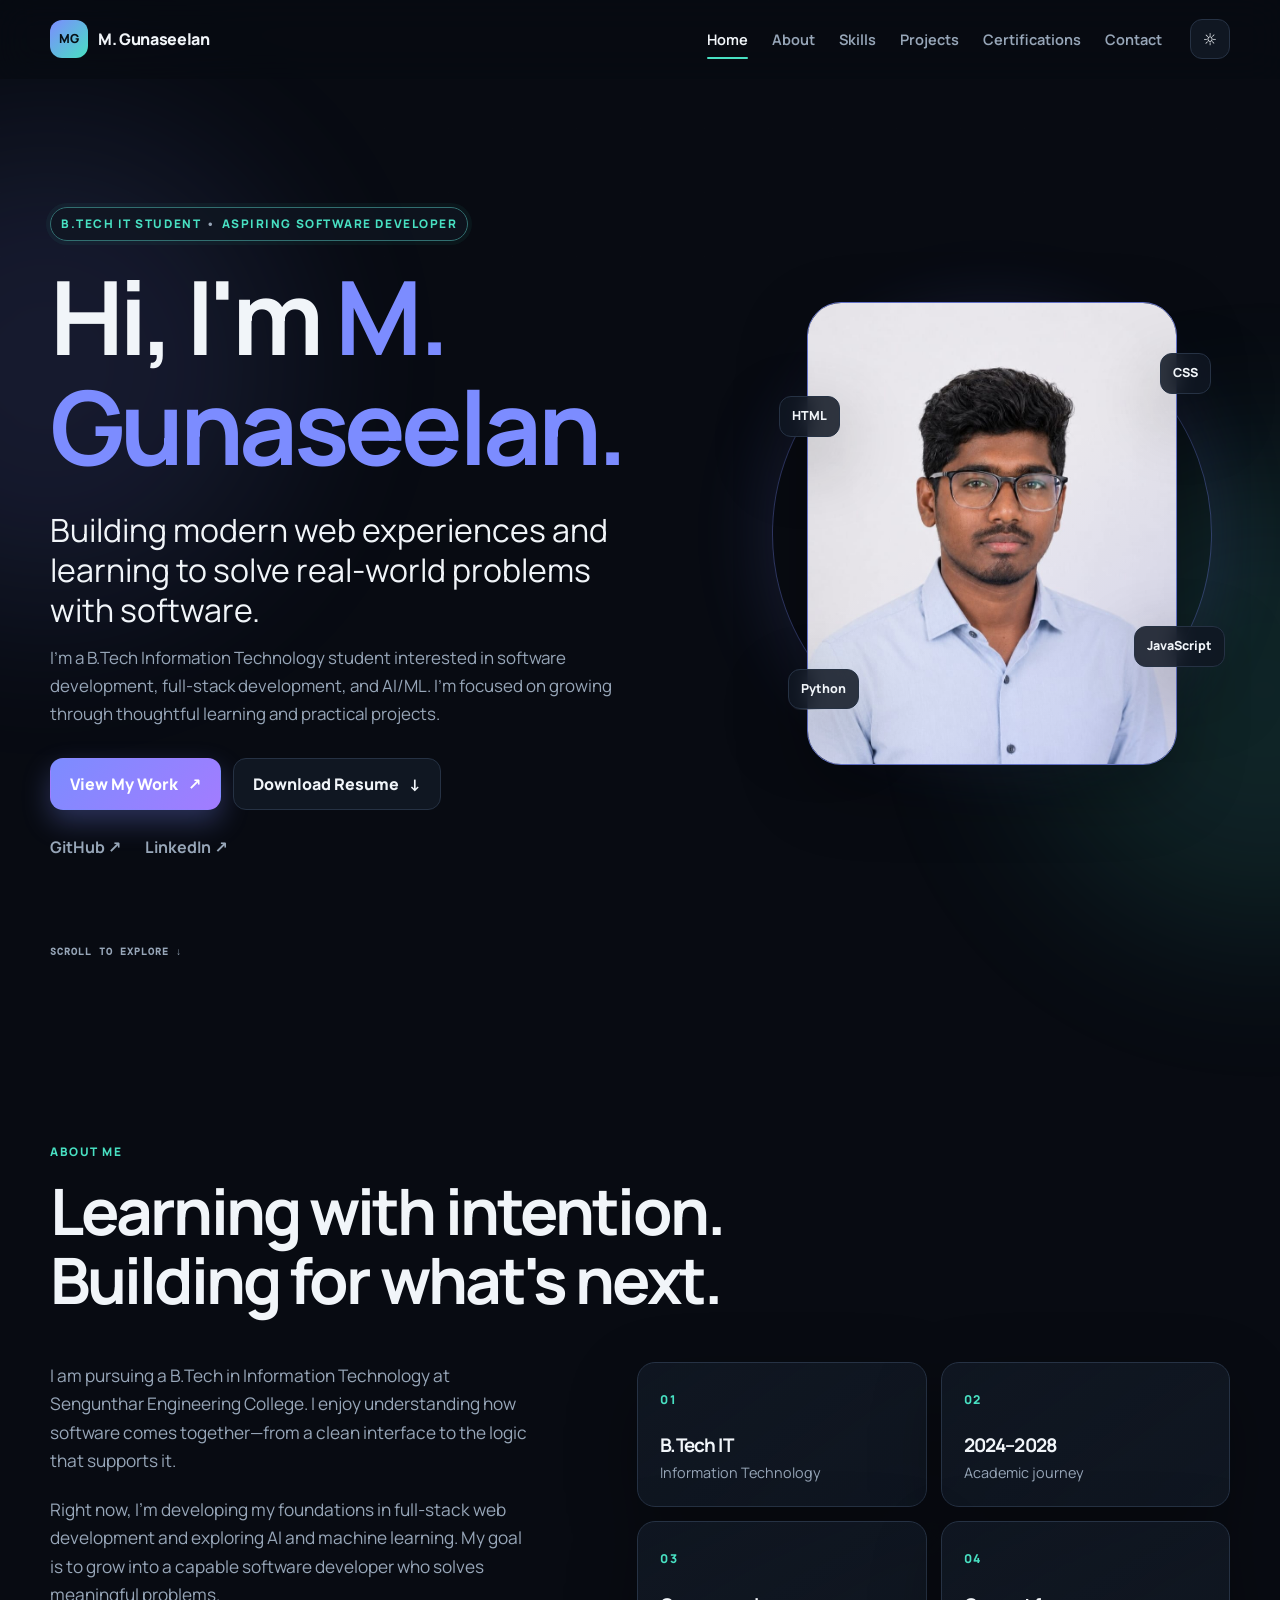
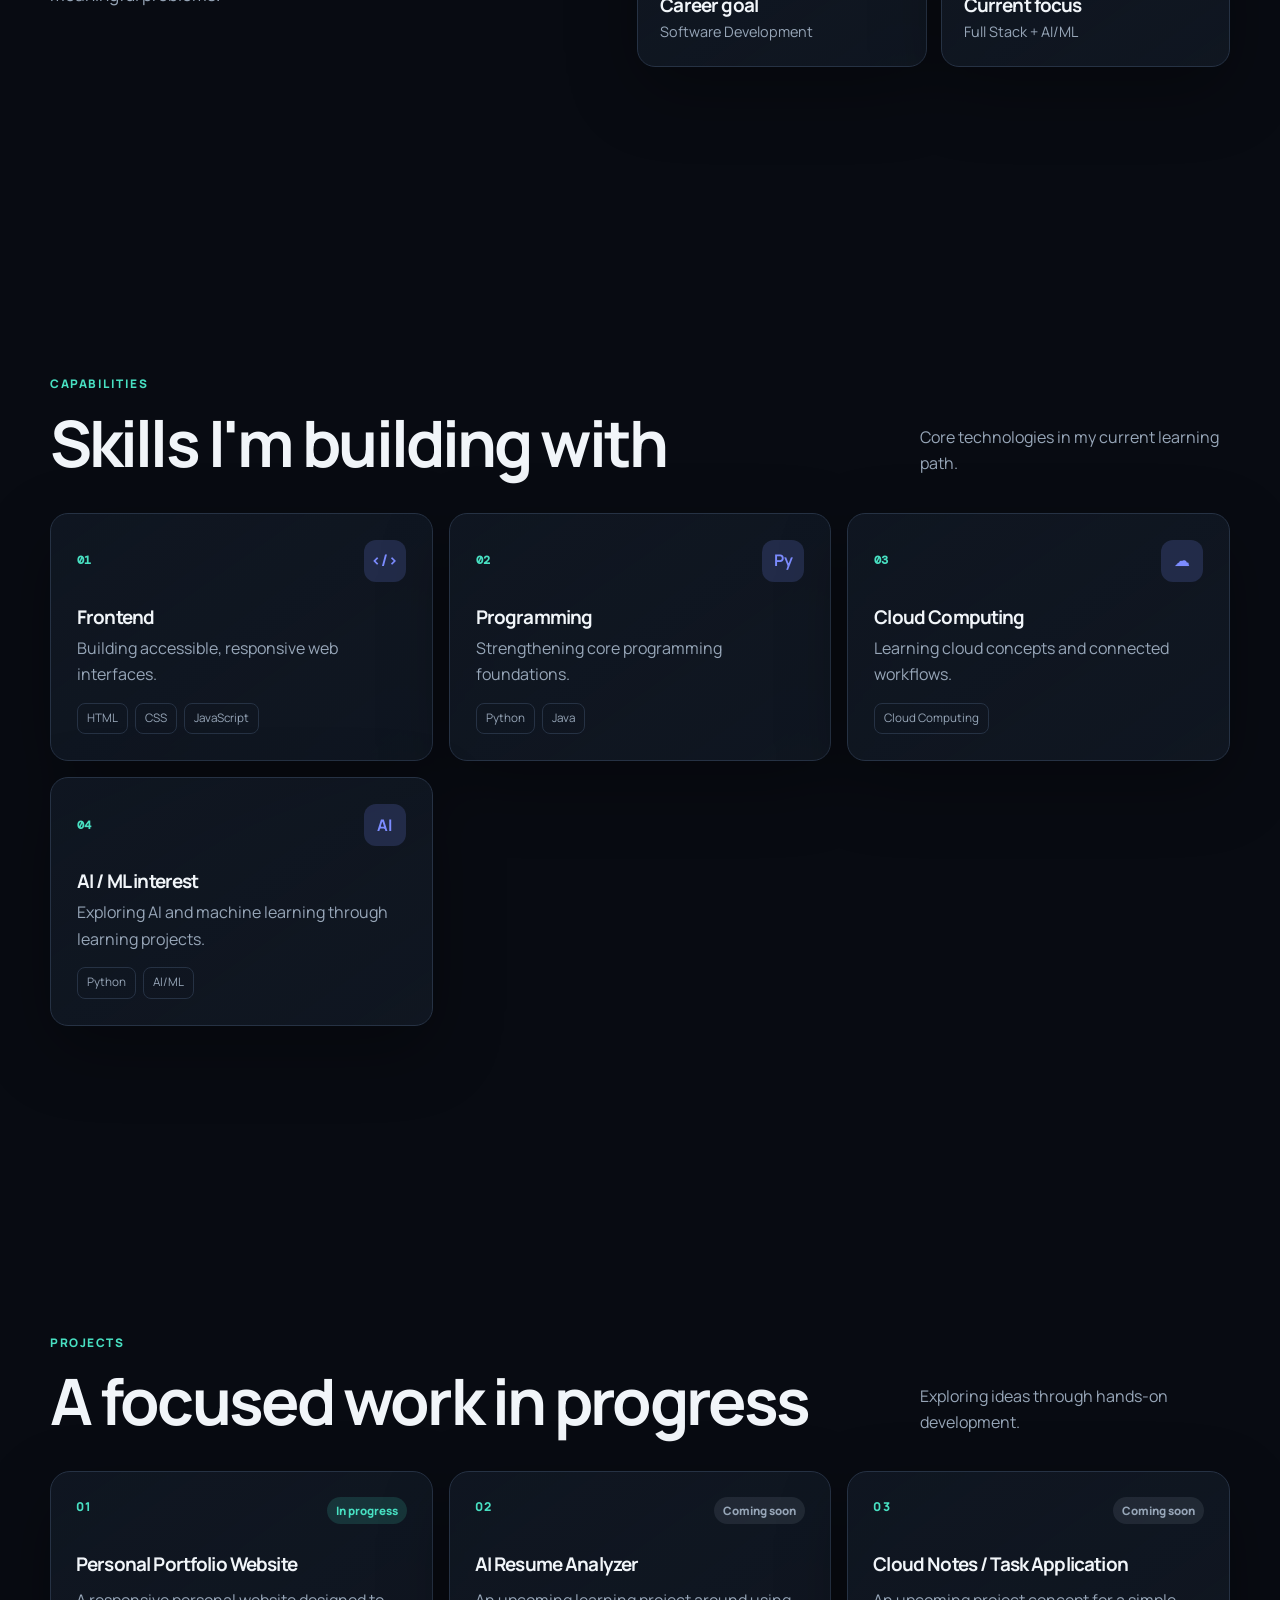
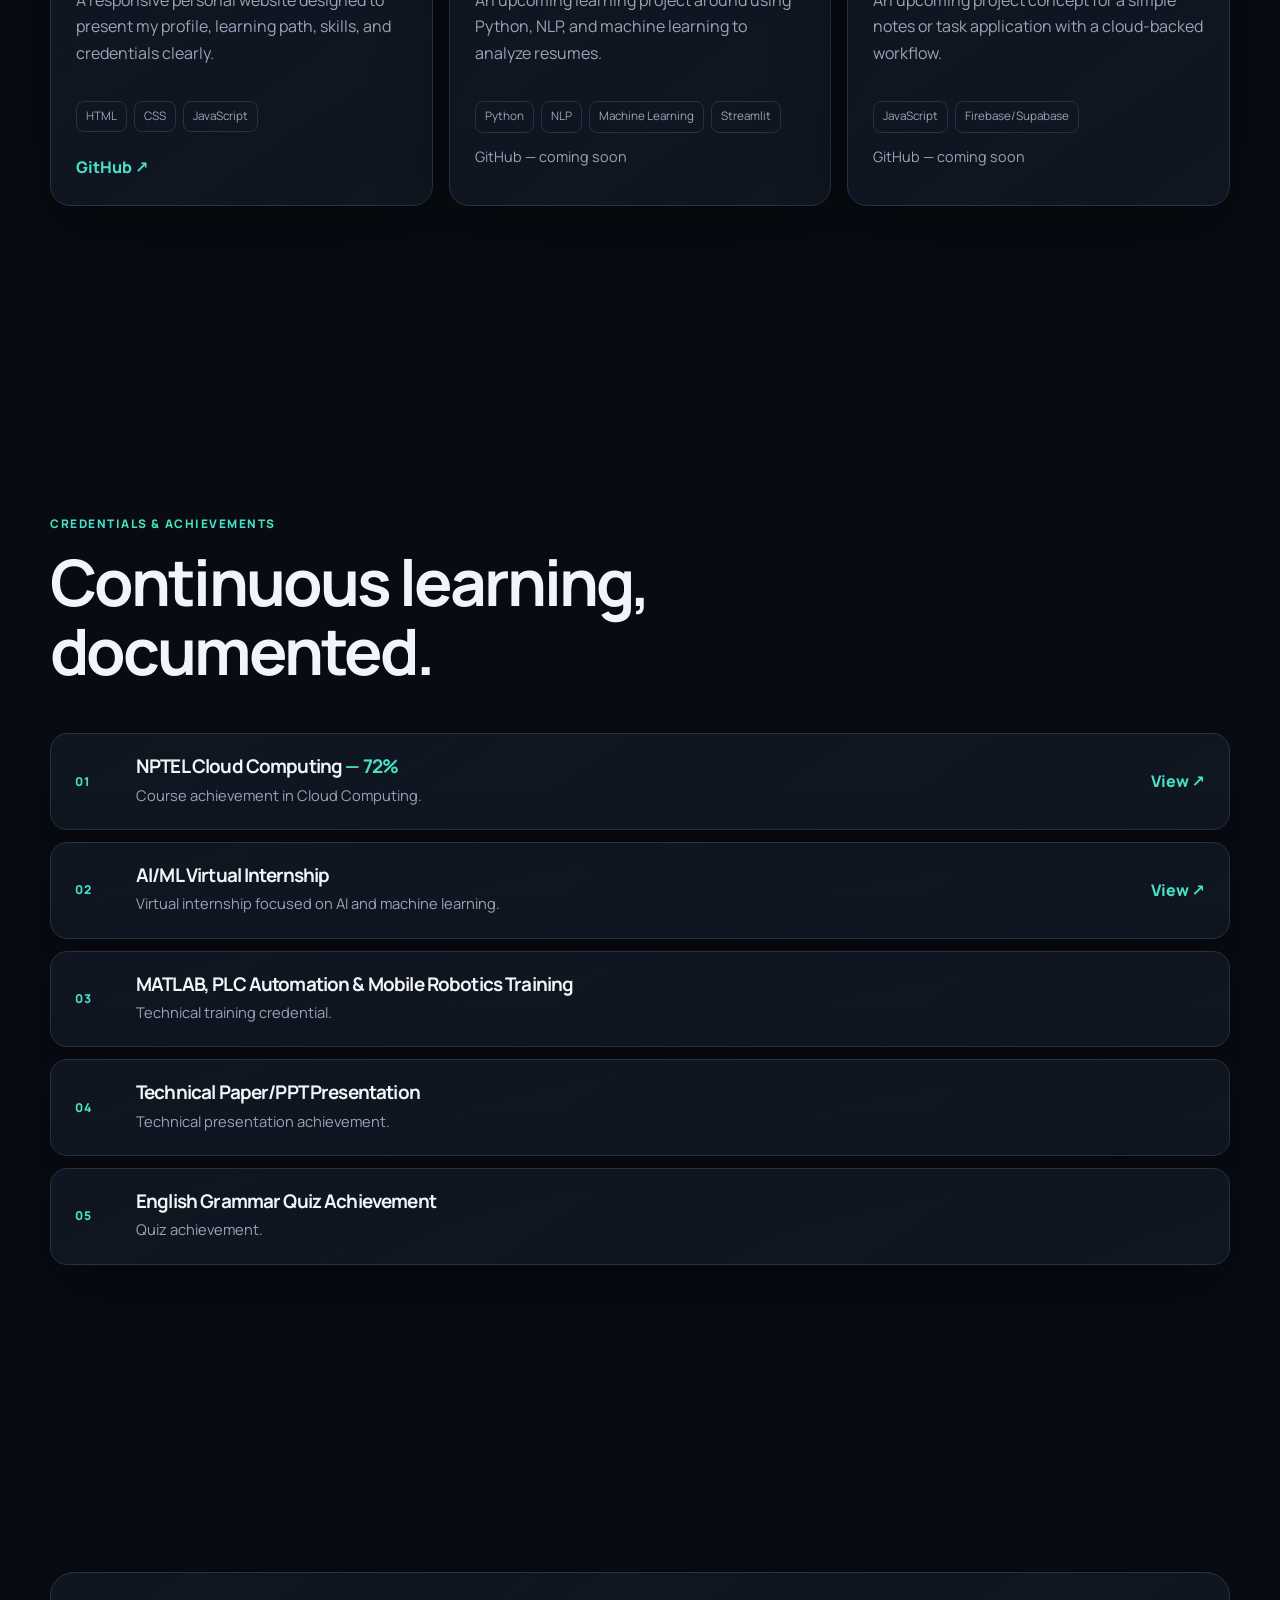
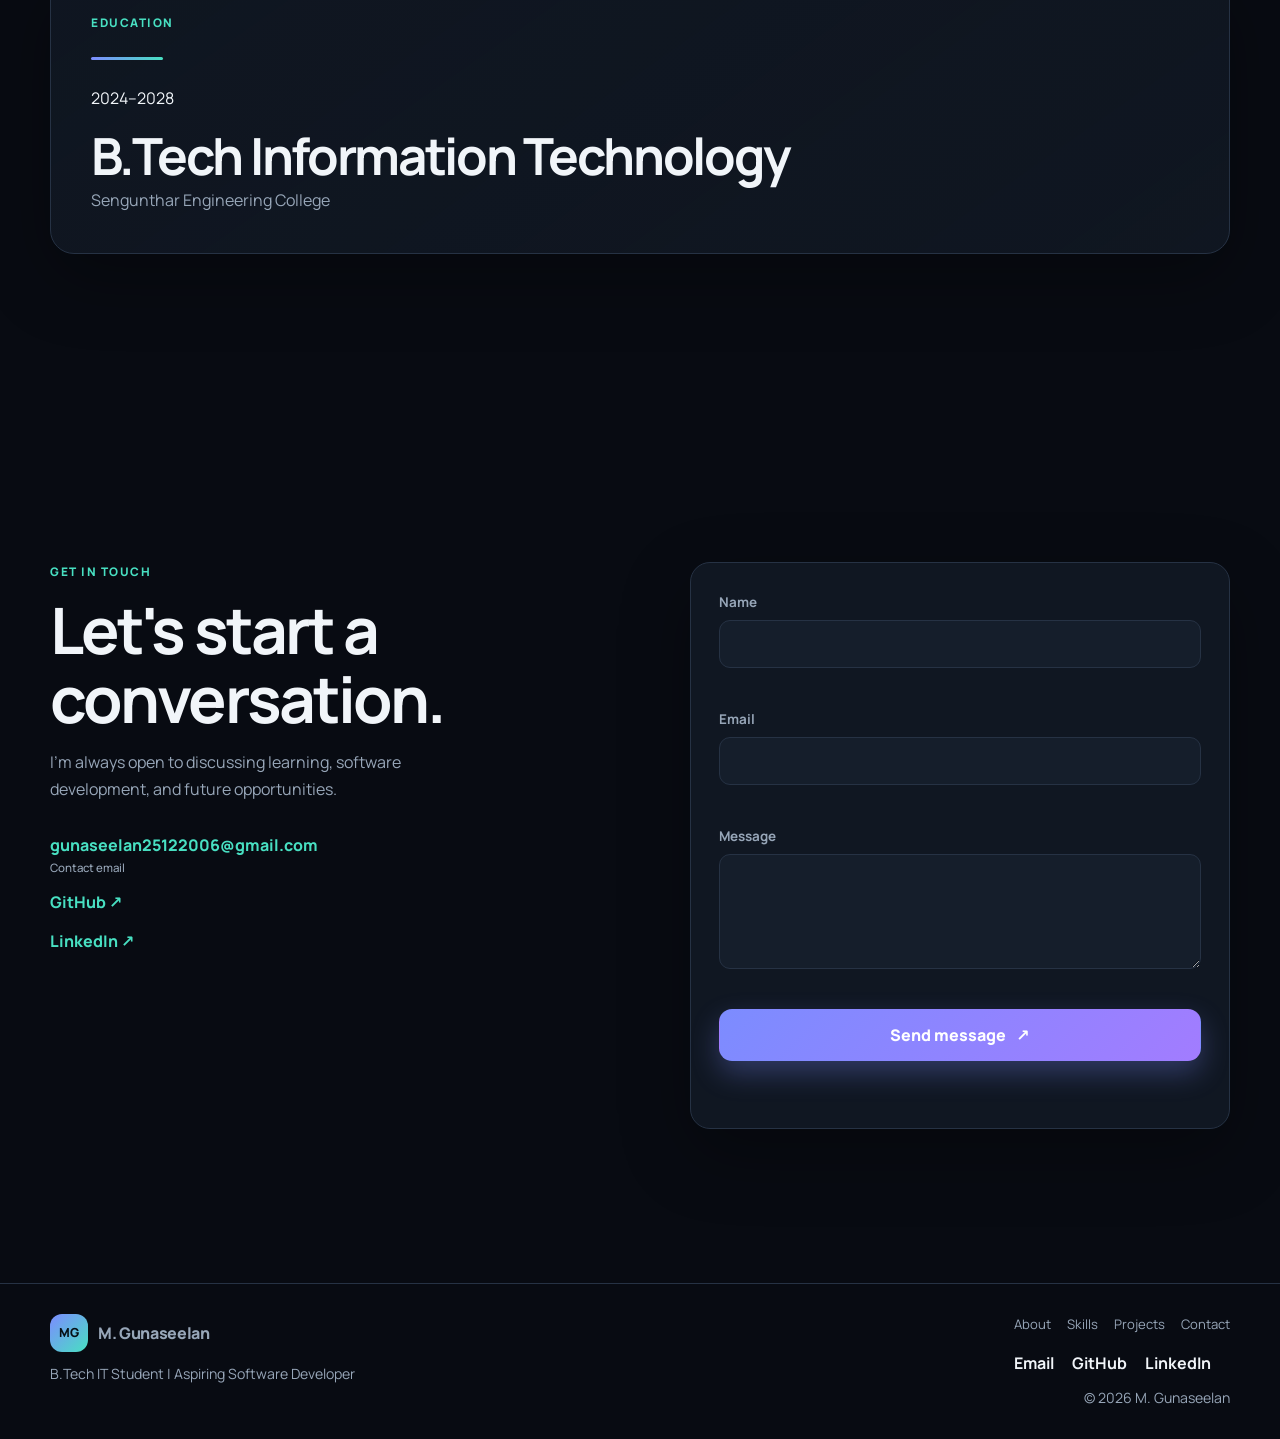
==== index.html @ 649015e6 "Initial portfolio upload" ====
<!doctype html>
<html lang="en">
  <head>
    <meta charset="UTF-8" />
    <meta name="viewport" content="width=device-width, initial-scale=1" />
    <meta
      name="description"
      content="M. Gunaseelan — B.Tech Information Technology student and aspiring software developer."
    />
    <title>M. Gunaseelan | Software Developer</title>
    <link rel="preconnect" href="https://fonts.googleapis.com" />
    <link rel="preconnect" href="https://fonts.gstatic.com" crossorigin />
    <link
      href="https://fonts.googleapis.com/css2?family=DM+Mono:wght@400;500;700&family=Manrope:wght@400;500;600;700;800&display=swap"
      rel="stylesheet"
    />
    <link rel="stylesheet" href="style.css" />
  </head>
  <body>
    <div class="scroll-progress" aria-hidden="true"><span></span></div>
    <div class="ambient ambient-one" aria-hidden="true"></div>
    <div class="ambient ambient-two" aria-hidden="true"></div>
    <header class="site-header">
      <nav class="nav container" aria-label="Primary navigation">
        <a class="brand" href="#home"
          ><span class="brand-mark">MG</span><span>M. Gunaseelan</span></a
        >
        <button
          class="menu-toggle"
          type="button"
          aria-label="Open navigation menu"
          aria-expanded="false"
          aria-controls="nav-menu"
        >
          <span></span><span></span><span></span>
        </button>
        <div class="nav-menu" id="nav-menu">
          <a class="nav-link active" href="#home">Home</a
          ><a class="nav-link" href="#about">About</a
          ><a class="nav-link" href="#skills">Skills</a
          ><a class="nav-link" href="#projects">Projects</a
          ><a class="nav-link" href="#certifications">Certifications</a
          ><a class="nav-link" href="#contact">Contact</a>
        </div>
        <button class="theme-toggle" type="button" aria-label="Switch theme">
          <span class="theme-icon">☼</span>
        </button>
      </nav>
    </header>
    <main>
      <section class="hero container" id="home">
        <div class="hero-copy">
          <p class="eyebrow reveal hero-enter">
            B.Tech IT Student <span>•</span> Aspiring Software Developer
          </p>
          <h1 class="reveal hero-enter">Hi, I'm <span>M. Gunaseelan.</span></h1>
          <p class="hero-statement reveal hero-enter">
            Building modern web experiences and learning to solve real-world
            problems with software.
          </p>
          <p class="intro reveal hero-enter">
            I'm a B.Tech Information Technology student interested in software
            development, full-stack development, and AI/ML. I'm focused on
            growing through thoughtful learning and practical projects.
          </p>
          <div class="hero-actions reveal hero-enter">
            <a class="button primary" href="#projects"
              >View My Work <span>↗</span></a
            ><a class="button secondary" href="resume.pdf" download
              >Download Resume <span>↓</span></a
            >
          </div>
          <div class="socials reveal hero-enter">
            <a
              href="https://github.com/gunaseelan25122006-hash"
              target="_blank"
              rel="noopener noreferrer"
              >GitHub ↗</a
            ><a
              href="https://www.linkedin.com/in/gunaseelan-m-55933233a"
              target="_blank"
              rel="noopener noreferrer"
              >LinkedIn ↗</a
            >
          </div>
        </div>
        <div class="hero-visual reveal hero-enter">
          <div class="photo-orbit" aria-hidden="true"></div>
          <div class="photo-frame">
            <img
              src="assets/profile-photo.jpg"
              alt="Portrait of M. Gunaseelan"
            />
          </div>
          <span class="tech-badge html-b">HTML</span
          ><span class="tech-badge css-b">CSS</span
          ><span class="tech-badge js-b">JavaScript</span
          ><span class="tech-badge py-b">Python</span>
        </div>
      </section>
      <section class="section container" id="about">
        <div class="section-title reveal">
          <p class="eyebrow">About me</p>
          <h2>Learning with intention.<br />Building for what's next.</h2>
        </div>
        <div class="about-grid">
          <div class="about-copy reveal">
            <p>
              I am pursuing a B.Tech in Information Technology at Sengunthar
              Engineering College. I enjoy understanding how software comes
              together—from a clean interface to the logic that supports it.
            </p>
            <p>
              Right now, I'm developing my foundations in full-stack web
              development and exploring AI and machine learning. My goal is to
              grow into a capable software developer who solves meaningful
              problems.
            </p>
          </div>
          <div class="info-grid">
            <article class="info-card reveal">
              <span>01</span>
              <h3>B.Tech IT</h3>
              <p>Information Technology</p>
            </article>
            <article class="info-card reveal">
              <span>02</span>
              <h3>2024–2028</h3>
              <p>Academic journey</p>
            </article>
            <article class="info-card reveal">
              <span>03</span>
              <h3>Career goal</h3>
              <p>Software Development</p>
            </article>
            <article class="info-card reveal">
              <span>04</span>
              <h3>Current focus</h3>
              <p>Full Stack + AI/ML</p>
            </article>
          </div>
        </div>
      </section>
      <section class="section container" id="skills">
        <div class="section-head reveal">
          <div>
            <p class="eyebrow">Capabilities</p>
            <h2>Skills I'm building with</h2>
          </div>
          <p>Core technologies in my current learning path.</p>
        </div>
        <div class="skills-grid">
          <article class="skill-card skill-category reveal">
            <div class="category-top"><span>01</span><b>&lt;/&gt;</b></div>
            <h3>Frontend</h3>
            <p>Building accessible, responsive web interfaces.</p>
            <div class="tags">
              <span>HTML</span><span>CSS</span><span>JavaScript</span>
            </div>
          </article>
          <article class="skill-card skill-category reveal">
            <div class="category-top"><span>02</span><b>Py</b></div>
            <h3>Programming</h3>
            <p>Strengthening core programming foundations.</p>
            <div class="tags"><span>Python</span><span>Java</span></div>
          </article>
          <article class="skill-card skill-category reveal">
            <div class="category-top"><span>03</span><b>☁</b></div>
            <h3>Cloud Computing</h3>
            <p>Learning cloud concepts and connected workflows.</p>
            <div class="tags"><span>Cloud Computing</span></div>
          </article>
          <article class="skill-card skill-category reveal">
            <div class="category-top"><span>04</span><b>AI</b></div>
            <h3>AI / ML interest</h3>
            <p>Exploring AI and machine learning through learning projects.</p>
            <div class="tags"><span>Python</span><span>AI/ML</span></div>
          </article>
        </div>
      </section>
      <section class="section container" id="projects">
        <div class="section-head reveal">
          <div>
            <p class="eyebrow">Projects</p>
            <h2>A focused work in progress</h2>
          </div>
          <p>Exploring ideas through hands-on development.</p>
        </div>
        <div class="projects-grid">
          <article class="project-card reveal">
            <div class="project-meta">
              <span>01</span><span class="status live">In progress</span>
            </div>
            <h3>Personal Portfolio Website</h3>
            <p>
              A responsive personal website designed to present my profile,
              learning path, skills, and credentials clearly.
            </p>
            <div class="tags">
              <span>HTML</span><span>CSS</span><span>JavaScript</span>
            </div>
            <a
              href="https://github.com/gunaseelan25122006-hash"
              target="_blank"
              rel="noopener noreferrer"
              >GitHub ↗</a
            >
          </article>
          <article class="project-card reveal">
            <div class="project-meta">
              <span>02</span><span class="status">Coming soon</span>
            </div>
            <h3>AI Resume Analyzer</h3>
            <p>
              An upcoming learning project around using Python, NLP, and machine
              learning to analyze resumes.
            </p>
            <div class="tags">
              <span>Python</span><span>NLP</span><span>Machine Learning</span
              ><span>Streamlit</span>
            </div>
            <p class="muted">GitHub — coming soon</p>
          </article>
          <article class="project-card reveal">
            <div class="project-meta">
              <span>03</span><span class="status">Coming soon</span>
            </div>
            <h3>Cloud Notes / Task Application</h3>
            <p>
              An upcoming project concept for a simple notes or task application
              with a cloud-backed workflow.
            </p>
            <div class="tags">
              <span>JavaScript</span><span>Firebase/Supabase</span>
            </div>
            <p class="muted">GitHub — coming soon</p>
          </article>
        </div>
      </section>
      <section class="section container" id="certifications">
        <div class="section-title reveal">
          <p class="eyebrow">Credentials & achievements</p>
          <h2>Continuous learning,<br />documented.</h2>
        </div>
        <div class="credential-list">
          <article class="credential reveal">
            <span>01</span>
            <div>
              <h3>NPTEL Cloud Computing <em>— 72%</em></h3>
              <p>Course achievement in Cloud Computing.</p>
            </div>
            <a
              href="certificates/nptel26cs55.pdf"
              target="_blank"
              rel="noopener noreferrer"
              >View ↗</a
            >
          </article>
          <article class="credential reveal">
            <span>02</span>
            <div>
              <h3>AI/ML Virtual Internship</h3>
              <p>Virtual internship focused on AI and machine learning.</p>
            </div>
            <a
              href="certificates/ai-ml-virtual-internship.pdf"
              target="_blank"
              rel="noopener noreferrer"
              >View ↗</a
            >
          </article>
          <article class="credential reveal">
            <span>03</span>
            <div>
              <h3>MATLAB, PLC Automation & Mobile Robotics Training</h3>
              <p>Technical training credential.</p>
            </div>
          </article>
          <article class="credential reveal">
            <span>04</span>
            <div>
              <h3>Technical Paper/PPT Presentation</h3>
              <p>Technical presentation achievement.</p>
            </div>
          </article>
          <article class="credential reveal">
            <span>05</span>
            <div>
              <h3>English Grammar Quiz Achievement</h3>
              <p>Quiz achievement.</p>
            </div>
          </article>
        </div>
      </section>
      <section class="section container" id="education">
        <div class="education-card reveal">
          <p class="eyebrow">Education</p>
          <span class="education-line"></span>
          <p>2024–2028</p>
          <h2>B.Tech Information Technology</h2>
          <p>Sengunthar Engineering College</p>
        </div>
      </section>
      <section class="section container contact" id="contact">
        <div class="contact-intro reveal">
          <p class="eyebrow">Get in touch</p>
          <h2>Let's start a conversation.</h2>
          <p>
            I'm always open to discussing learning, software development, and
            future opportunities.
          </p>
          <div class="contact-links">
            <a href="mailto:gunaseelan25122006@gmail.com"
              >gunaseelan25122006@gmail.com <small>Contact email</small></a
            ><a
              href="https://github.com/gunaseelan25122006-hash"
              target="_blank"
              rel="noopener noreferrer"
              >GitHub ↗</a
            ><a
              href="https://www.linkedin.com/in/gunaseelan-m-55933233a"
              target="_blank"
              rel="noopener noreferrer"
              >LinkedIn ↗</a
            >
          </div>
        </div>
        <form class="contact-form reveal" novalidate>
          <label for="name"
            >Name<input
              id="name"
              name="name"
              autocomplete="name"
              required /><small></small></label
          ><label for="email"
            >Email<input
              id="email"
              name="email"
              type="email"
              autocomplete="email"
              required /><small></small></label
          ><label for="message"
            >Message<textarea
              id="message"
              name="message"
              rows="4"
              required
            ></textarea
            ><small></small></label
          ><button class="button primary" type="submit">
            Send message <span>↗</span>
          </button>
          <p class="form-message" role="status"></p>
        </form>
      </section>
    </main>
    <footer>
      <div class="container footer-content">
        <div>
          <a class="brand" href="#home"
            ><span class="brand-mark">MG</span><span>M. Gunaseelan</span></a
          >
          <p>B.Tech IT Student | Aspiring Software Developer</p>
        </div>
        <div class="footer-right">
          <nav class="footer-nav" aria-label="Footer navigation">
            <a href="#about">About</a><a href="#skills">Skills</a
            ><a href="#projects">Projects</a><a href="#contact">Contact</a>
          </nav>
          <div>
            <a href="mailto:gunaseelan25122006@gmail.com">Email</a
            ><a
              href="https://github.com/gunaseelan25122006-hash"
              target="_blank"
              rel="noopener noreferrer"
              >GitHub</a
            ><a
              href="https://www.linkedin.com/in/gunaseelan-m-55933233a"
              target="_blank"
              rel="noopener noreferrer"
              >LinkedIn</a
            >
          </div>
          <p>© <span id="year"></span> M. Gunaseelan</p>
        </div>
      </div>
    </footer>
    <button class="back-top" type="button" aria-label="Back to top">↑</button>
    <script src="script.js"></script>
  </body>
</html>
---- style.css ----
:root {
  color-scheme: dark;
  --bg: #080b12;
  --surface: #101722;
  --surface-2: #151e2b;
  --text: #f1f5f9;
  --muted: #97a6b8;
  --line: #263244;
  --primary: #7c8cff;
  --accent: #48e0c2;
  --shadow: 0 24px 70px rgba(0, 0, 0, 0.3);
}
[data-theme="light"] {
  color-scheme: light;
  --bg: #f5f7fb;
  --surface: #fff;
  --surface-2: #edf1f8;
  --text: #111827;
  --muted: #536174;
  --line: #d9e0ec;
  --primary: #4f5fe6;
  --accent: #0e9f88;
  --shadow: 0 20px 55px rgba(37, 52, 85, 0.12);
}
* {
  box-sizing: border-box;
}
html {
  scroll-behavior: smooth;
}
body {
  margin: 0;
  background: var(--bg);
  color: var(--text);
  font:
    16px/1.65 Inter,
    ui-sans-serif,
    system-ui,
    -apple-system,
    "Segoe UI",
    sans-serif;
  overflow-x: hidden;
}
body:before {
  content: "";
  position: fixed;
  inset: 0;
  pointer-events: none;
  opacity: 0.2;
  background-image:
    linear-gradient(rgba(255, 255, 255, 0.03) 1px, transparent 1px),
    linear-gradient(90deg, rgba(255, 255, 255, 0.03) 1px, transparent 1px);
  background-size: 64px 64px;
  mask-image: linear-gradient(to bottom, black, transparent 75%);
}
a {
  color: inherit;
  text-decoration: none;
}
button,
input,
textarea {
  font: inherit;
}
.container {
  width: min(1180px, calc(100% - 48px));
  margin-inline: auto;
}
.scroll-progress {
  position: fixed;
  inset: 0 0 auto;
  height: 3px;
  z-index: 100;
}
.scroll-progress span {
  display: block;
  height: 100%;
  transform: scaleX(0);
  transform-origin: left;
  background: linear-gradient(90deg, var(--primary), var(--accent));
}
.ambient {
  position: fixed;
  width: 30rem;
  height: 30rem;
  border-radius: 50%;
  filter: blur(90px);
  opacity: 0.12;
  pointer-events: none;
  z-index: -1;
}
.ambient-one {
  background: var(--primary);
  top: 8rem;
  left: -12rem;
  animation: drift 18s ease-in-out infinite alternate;
}
.ambient-two {
  background: var(--accent);
  right: -14rem;
  top: 50%;
  animation: drift 22s ease-in-out infinite alternate-reverse;
}
@keyframes drift {
  to {
    transform: translate(55px, 35px) scale(1.08);
  }
}
.site-header {
  position: sticky;
  top: 0;
  z-index: 20;
  border-bottom: 1px solid transparent;
  background: rgba(8, 11, 18, 0.58);
  backdrop-filter: blur(18px);
  transition: 0.25s;
}
.site-header.scrolled {
  background: color-mix(in srgb, var(--bg) 88%, transparent);
  border-color: var(--line);
}
.nav {
  min-height: 78px;
  display: flex;
  align-items: center;
  gap: 28px;
}
.brand {
  display: inline-flex;
  align-items: center;
  gap: 10px;
  font-weight: 800;
  letter-spacing: -0.02em;
}
.brand-mark {
  display: grid;
  place-items: center;
  width: 38px;
  height: 38px;
  border-radius: 12px;
  background: linear-gradient(135deg, var(--primary), var(--accent));
  color: #071016;
  font-size: 0.78rem;
}
.nav-menu {
  display: flex;
  align-items: center;
  gap: 24px;
  margin-left: auto;
  color: var(--muted);
  font-size: 0.91rem;
  font-weight: 650;
}
.nav-link {
  position: relative;
  padding: 8px 0;
  transition: color 0.2s;
}
.nav-link:hover,
.nav-link.active {
  color: var(--text);
}
.nav-link.active:after {
  content: "";
  position: absolute;
  left: 0;
  right: 0;
  bottom: 0;
  height: 2px;
  border-radius: 2px;
  background: var(--accent);
}
.theme-toggle,
.menu-toggle {
  border: 1px solid var(--line);
  background: var(--surface);
  color: var(--text);
  cursor: pointer;
}
.theme-toggle {
  width: 40px;
  height: 40px;
  border-radius: 12px;
}
.menu-toggle {
  display: none;
  width: 42px;
  height: 40px;
  border-radius: 12px;
  padding: 9px;
}
.menu-toggle span {
  display: block;
  height: 2px;
  background: currentColor;
  margin: 4px 0;
  transition: 0.2s;
}
.hero {
  min-height: calc(100vh - 78px);
  display: grid;
  grid-template-columns: 1.12fr 0.88fr;
  align-items: center;
  gap: clamp(35px, 8vw, 100px);
  padding-block: clamp(72px, 10vw, 140px);
}
.eyebrow {
  margin: 0 0 14px;
  color: var(--accent);
  font-size: 0.74rem;
  font-weight: 800;
  letter-spacing: 0.13em;
  text-transform: uppercase;
}
.eyebrow span {
  color: var(--muted);
  padding: 0 5px;
}
h1,
h2,
h3,
p {
  overflow-wrap: break-word;
}
h1,
h2,
h3 {
  margin: 0;
  line-height: 1.08;
  letter-spacing: -0.045em;
}
h1 {
  max-width: 10ch;
  font-size: clamp(3.5rem, 8vw, 7.3rem);
}
h1 span {
  color: var(--primary);
}
h2 {
  font-size: clamp(2.2rem, 5vw, 4.3rem);
}
h3 {
  font-size: 1.18rem;
}
.hero-statement {
  max-width: 650px;
  margin: 28px 0 14px;
  font-size: clamp(1.35rem, 2.5vw, 2rem);
  line-height: 1.25;
}
.intro {
  max-width: 620px;
  margin: 0;
  color: var(--muted);
  font-size: 1.06rem;
}
.hero-actions,
.socials {
  display: flex;
  flex-wrap: wrap;
  align-items: center;
  gap: 12px;
}
.hero-actions {
  margin-top: 30px;
}
.socials {
  margin-top: 24px;
  gap: 24px;
  color: var(--muted);
  font-weight: 700;
}
.socials a:hover {
  color: var(--accent);
}
.button {
  display: inline-flex;
  align-items: center;
  justify-content: center;
  gap: 10px;
  min-height: 48px;
  padding: 12px 19px;
  border: 1px solid transparent;
  border-radius: 13px;
  font-weight: 800;
  cursor: pointer;
  transition:
    transform 0.2s,
    box-shadow 0.2s;
}
.button:hover {
  transform: translateY(-3px);
}
.button.primary {
  background: linear-gradient(135deg, var(--primary), #a27cff);
  color: #fff;
  box-shadow: 0 12px 28px color-mix(in srgb, var(--primary) 30%, transparent);
}
.button.secondary {
  border-color: var(--line);
  background: var(--surface);
  color: var(--text);
}
.hero-visual {
  position: relative;
  min-height: 475px;
  display: grid;
  place-items: center;
}
.photo-frame {
  position: relative;
  width: min(370px, 74vw);
  aspect-ratio: 4/5;
  border: 1px solid color-mix(in srgb, var(--primary) 70%, var(--line));
  border-radius: 34px;
  overflow: hidden;
  background: var(--surface);
  box-shadow: var(--shadow);
  animation: float 7s ease-in-out infinite;
}
.photo-frame:after {
  content: "";
  position: absolute;
  inset: 0;
  background: linear-gradient(
    145deg,
    transparent 45%,
    rgba(124, 140, 255, 0.18)
  );
  pointer-events: none;
}
.photo-frame img {
  display: block;
  width: 100%;
  height: 100%;
  object-fit: cover;
  object-position: center top;
}
.photo-orbit {
  position: absolute;
  width: min(440px, 85vw);
  aspect-ratio: 1;
  border: 1px solid color-mix(in srgb, var(--primary) 35%, transparent);
  border-radius: 50%;
  transform: rotate(-20deg);
  box-shadow: 0 0 80px color-mix(in srgb, var(--primary) 17%, transparent);
}
.photo-orbit:after {
  content: "";
  position: absolute;
  width: 9px;
  height: 9px;
  right: 9%;
  top: 18%;
  border-radius: 50%;
  background: var(--accent);
  box-shadow: 0 0 18px var(--accent);
}
.tech-badge {
  position: absolute;
  padding: 9px 12px;
  border: 1px solid var(--line);
  border-radius: 12px;
  background: color-mix(in srgb, var(--surface) 86%, transparent);
  backdrop-filter: blur(10px);
  font-size: 0.78rem;
  font-weight: 800;
  box-shadow: var(--shadow);
}
.html-b {
  left: 5%;
  top: 21%;
}
.css-b {
  right: 4%;
  top: 12%;
}
.js-b {
  right: 1%;
  bottom: 22%;
}
.py-b {
  left: 7%;
  bottom: 13%;
}
@keyframes float {
  50% {
    transform: translateY(-9px);
  }
}
.section {
  padding-block: clamp(95px, 12vw, 160px);
  scroll-margin-top: 78px;
}
.section-title {
  margin-bottom: 48px;
}
.section-head {
  display: flex;
  align-items: end;
  justify-content: space-between;
  gap: 30px;
  margin-bottom: 36px;
}
.section-head > p {
  max-width: 310px;
  margin: 0;
  color: var(--muted);
}
.about-grid {
  display: grid;
  grid-template-columns: 0.9fr 1.1fr;
  gap: clamp(35px, 8vw, 110px);
}
.about-copy {
  color: var(--muted);
  font-size: 1.08rem;
}
.about-copy p {
  margin: 0 0 20px;
}
.info-grid {
  display: grid;
  grid-template-columns: repeat(2, 1fr);
  gap: 14px;
}
.info-card,
.skill-card,
.project-card,
.credential,
.education-card {
  border: 1px solid var(--line);
  background: linear-gradient(
    145deg,
    color-mix(in srgb, var(--surface) 94%, transparent),
    color-mix(in srgb, var(--surface-2) 60%, transparent)
  );
  box-shadow: var(--shadow);
}
.info-card {
  padding: 22px;
  border-radius: 18px;
}
.info-card span,
.project-meta > span:first-child,
.credential > span {
  color: var(--accent);
  font-size: 0.76rem;
  font-weight: 800;
  letter-spacing: 0.12em;
}
.info-card h3 {
  margin-top: 24px;
}
.info-card p {
  margin: 5px 0 0;
  color: var(--muted);
  font-size: 0.9rem;
}
.skills-grid {
  display: grid;
  grid-template-columns: repeat(3, 1fr);
  gap: 16px;
}
.skill-card {
  padding: 26px;
  border-radius: 18px;
  transition:
    transform 0.25s,
    border-color 0.25s;
}
.skill-card:hover,
.project-card:hover,
.info-card:hover {
  transform: translateY(-5px);
  border-color: color-mix(in srgb, var(--primary) 70%, var(--line));
}
.skill-card b {
  display: grid;
  place-items: center;
  width: 42px;
  height: 42px;
  margin-bottom: 24px;
  border-radius: 12px;
  background: color-mix(in srgb, var(--primary) 18%, transparent);
  color: var(--primary);
}
.skill-card p {
  margin: 8px 0 15px;
  color: var(--muted);
}
.skill-card small {
  color: var(--accent);
  font-weight: 750;
}
.projects-grid {
  display: grid;
  grid-template-columns: repeat(3, 1fr);
  gap: 16px;
}
.project-card {
  min-height: 335px;
  display: flex;
  flex-direction: column;
  padding: 25px;
  border-radius: 20px;
  transition:
    transform 0.25s,
    border-color 0.25s;
}
.project-meta {
  display: flex;
  justify-content: space-between;
  gap: 12px;
}
.status {
  padding: 4px 9px;
  border-radius: 99px;
  background: color-mix(in srgb, var(--muted) 13%, transparent);
  color: var(--muted);
  font-size: 0.72rem;
  font-weight: 800;
}
.status.live {
  background: color-mix(in srgb, var(--accent) 15%, transparent);
  color: var(--accent);
}
.project-card h3 {
  margin-top: 30px;
}
.project-card > p {
  margin: 12px 0;
  color: var(--muted);
}
.tags {
  display: flex;
  flex-wrap: wrap;
  gap: 7px;
  margin-top: auto;
  padding-top: 22px;
}
.tags span {
  padding: 5px 9px;
  border: 1px solid var(--line);
  border-radius: 8px;
  color: var(--muted);
  font-size: 0.73rem;
}
.project-card > a {
  margin-top: 22px;
  color: var(--accent);
  font-weight: 800;
}
.muted {
  color: var(--muted) !important;
  font-size: 0.9rem;
}
.credential-list {
  display: grid;
  gap: 12px;
}
.credential {
  display: grid;
  grid-template-columns: 45px 1fr auto;
  align-items: center;
  gap: 16px;
  padding: 22px 24px;
  border-radius: 17px;
}
.credential h3 em {
  font-style: normal;
  color: var(--accent);
}
.credential p {
  margin: 6px 0 0;
  color: var(--muted);
  font-size: 0.92rem;
}
.credential a {
  color: var(--accent);
  font-weight: 800;
}
.education-card {
  padding: 40px;
  border-radius: 24px;
}
.education-line {
  display: block;
  width: 72px;
  height: 3px;
  margin: 25px 0;
  background: linear-gradient(90deg, var(--primary), var(--accent));
  border-radius: 3px;
}
.education-card h2 {
  margin: 8px 0 4px;
  font-size: clamp(2rem, 4vw, 3.4rem);
}
.education-card > p:last-child {
  margin: 0;
  color: var(--muted);
}
.contact {
  display: grid;
  grid-template-columns: 1fr 1fr;
  gap: clamp(35px, 8vw, 100px);
  align-items: start;
}
.contact-intro > p:not(.eyebrow) {
  color: var(--muted);
  max-width: 450px;
}
.contact-links {
  display: grid;
  gap: 12px;
  margin-top: 30px;
}
.contact-links a {
  color: var(--accent);
  font-weight: 750;
}
.contact-links small {
  display: block;
  color: var(--muted);
  font-size: 0.72rem;
  font-weight: 500;
}
.contact-form {
  display: grid;
  gap: 17px;
  padding: 28px;
  border: 1px solid var(--line);
  border-radius: 20px;
  background: var(--surface);
  box-shadow: var(--shadow);
}
label {
  display: grid;
  gap: 7px;
  color: var(--muted);
  font-size: 0.84rem;
  font-weight: 700;
}
input,
textarea {
  width: 100%;
  border: 1px solid var(--line);
  border-radius: 11px;
  background: var(--surface-2);
  color: var(--text);
  padding: 12px 14px;
  outline: 0;
  transition:
    border 0.2s,
    box-shadow 0.2s;
  resize: vertical;
}
input:focus,
textarea:focus {
  border-color: var(--primary);
  box-shadow: 0 0 0 3px color-mix(in srgb, var(--primary) 20%, transparent);
}
label small {
  min-height: 16px;
  color: #fb7185;
  font-size: 0.75rem;
}
.form-message {
  min-height: 22px;
  margin: 0;
  color: var(--accent);
  font-size: 0.85rem;
}
footer {
  border-top: 1px solid var(--line);
  padding: 30px 0;
  color: var(--muted);
}
.footer-content {
  display: flex;
  justify-content: space-between;
  gap: 24px;
}
.footer-content p {
  margin: 10px 0 0;
  font-size: 0.88rem;
}
.footer-right {
  text-align: right;
}
.footer-right > div {
  display: flex;
  gap: 18px;
  color: var(--text);
  font-weight: 700;
}
.footer-right a:hover {
  color: var(--accent);
}
.back-top {
  position: fixed;
  right: 22px;
  bottom: 22px;
  width: 44px;
  height: 44px;
  border: 1px solid var(--line);
  border-radius: 13px;
  background: var(--surface);
  color: var(--text);
  cursor: pointer;
  opacity: 0;
  transform: translateY(14px);
  pointer-events: none;
  transition: 0.25s;
  z-index: 15;
}
.back-top.visible {
  opacity: 1;
  transform: none;
  pointer-events: auto;
}
.reveal {
  opacity: 0;
  transform: translateY(18px);
  transition:
    opacity 0.65s ease,
    transform 0.65s ease;
}
.reveal.is-visible {
  opacity: 1;
  transform: none;
}
@media (max-width: 900px) {
  .container {
    width: min(100% - 36px, 700px);
  }
  .nav {
    min-height: 70px;
  }
  .menu-toggle {
    display: block;
    order: 2;
    margin-left: auto;
  }
  .theme-toggle {
    order: 3;
  }
  .nav-menu {
    position: absolute;
    top: 70px;
    left: 18px;
    right: 18px;
    display: grid;
    gap: 4px;
    padding: 10px;
    border: 1px solid var(--line);
    border-radius: 16px;
    background: var(--surface);
    box-shadow: var(--shadow);
    opacity: 0;
    transform: translateY(-8px);
    pointer-events: none;
    transition: 0.2s;
  }
  .nav-menu.open {
    opacity: 1;
    transform: none;
    pointer-events: auto;
  }
  .nav-link {
    padding: 11px 12px;
    border-radius: 10px;
  }
  .nav-link.active:after {
    display: none;
  }
  .nav-link.active {
    background: color-mix(in srgb, var(--primary) 12%, transparent);
  }
  .hero {
    grid-template-columns: 1fr;
    min-height: auto;
    padding-block: 95px 80px;
  }
  .hero-visual {
    order: -1;
    min-height: 380px;
  }
  .photo-frame {
    width: min(310px, 72vw);
  }
  .photo-orbit {
    width: min(370px, 86vw);
  }
  .about-grid,
  .contact {
    grid-template-columns: 1fr;
  }
  .skills-grid,
  .projects-grid {
    grid-template-columns: repeat(2, 1fr);
  }
  .section-head {
    align-items: start;
    flex-direction: column;
  }
  .section {
    padding-block: 88px;
  }
}
@media (max-width: 560px) {
  .container {
    width: calc(100% - 32px);
  }
  .brand > span:last-child {
    display: none;
  }
  h1 {
    font-size: clamp(3rem, 15vw, 4.5rem);
  }
  .hero-statement {
    font-size: 1.3rem;
  }
  .hero-visual {
    min-height: 315px;
  }
  .photo-frame {
    width: min(260px, 74vw);
    border-radius: 26px;
  }
  .photo-orbit {
    width: min(310px, 90vw);
  }
  .tech-badge {
    padding: 7px 9px;
    font-size: 0.68rem;
  }
  .html-b {
    left: 0;
  }
  .css-b {
    right: 0;
  }
  .js-b {
    right: -2%;
    bottom: 16%;
  }
  .py-b {
    left: 1%;
    bottom: 8%;
  }
  .hero-actions .button {
    width: 100%;
  }
  .skills-grid,
  .projects-grid,
  .info-grid {
    grid-template-columns: 1fr;
  }
  .credential {
    grid-template-columns: 30px 1fr;
  }
  .credential > a {
    grid-column: 2;
  }
  .footer-content {
    flex-direction: column;
  }
  .footer-right {
    text-align: left;
  }
  .footer-right > div {
    justify-content: flex-start;
  }
}
@media (prefers-reduced-motion: reduce) {
  *,
  *:before {
    scroll-behavior: auto !important;
    animation: none !important;
    transition: none !important;
  }
  .reveal {
    opacity: 1;
    transform: none;
  }
}
@media (pointer: fine) and (prefers-reduced-motion: no-preference) {
  body.cursor-enabled {
    cursor: none;
  }
  body.cursor-enabled a,
  body.cursor-enabled button,
  body.cursor-enabled input,
  body.cursor-enabled textarea {
    cursor: none;
  }
  .cursor-dot,
  .cursor-ring {
    position: fixed;
    pointer-events: none;
    z-index: 200;
    border-radius: 50%;
    transform: translate(-50%, -50%);
    opacity: 0;
    transition:
      opacity 0.2s,
      transform 0.2s;
  }
  .cursor-dot {
    width: 6px;
    height: 6px;
    background: var(--accent);
  }
  .cursor-ring {
    width: 30px;
    height: 30px;
    border: 1px solid color-mix(in srgb, var(--accent) 75%, transparent);
    background: color-mix(in srgb, var(--accent) 8%, transparent);
  }
  .cursor-ring.hover {
    transform: translate(-50%, -50%) scale(1.55);
    background: color-mix(in srgb, var(--accent) 14%, transparent);
  }
}
.hero-copy:before {
  content: "AVAILABLE FOR INTERNSHIP";
  display: inline-flex;
  align-items: center;
  gap: 8px;
  margin-bottom: 16px;
  padding: 6px 10px;
  border: 1px solid color-mix(in srgb, var(--accent) 35%, var(--line));
  border-radius: 999px;
  color: var(--accent);
  font:
    700 0.68rem "DM Mono",
    monospace;
  letter-spacing: 0.08em;
}
.hero-copy:before {
  box-shadow: 0 0 0 4px color-mix(in srgb, var(--accent) 5%, transparent);
}
.hero-copy:before {
  background: color-mix(in srgb, var(--surface) 72%, transparent);
}
.project-card.featured {
  grid-column: span 2;
  min-height: 370px;
  background: linear-gradient(
    135deg,
    color-mix(in srgb, var(--primary) 13%, var(--surface)),
    var(--surface)
  );
}
.project-card.featured h3 {
  font-size: clamp(1.5rem, 3vw, 2.4rem);
}
@media (max-width: 900px) {
  .project-card.featured {
    grid-column: span 2;
  }
}
@media (max-width: 560px) {
  .project-card.featured {
    grid-column: auto;
  }
}
.hero-role {
  margin: 0 0 13px;
  color: var(--primary);
  font:
    800 0.86rem "DM Mono",
    monospace;
  letter-spacing: 0.06em;
  text-transform: uppercase;
}
.hero-role + .hero-statement {
  margin-top: 0;
}
.hero-copy:before {
  content: none;
  display: none;
}
.hero-copy > .eyebrow:first-child {
  display: inline-flex;
  align-items: center;
  margin-bottom: 20px;
  padding: 6px 10px;
  border: 1px solid color-mix(in srgb, var(--accent) 35%, var(--line));
  border-radius: 999px;
  background: color-mix(in srgb, var(--surface) 72%, transparent);
  box-shadow: 0 0 0 4px color-mix(in srgb, var(--accent) 5%, transparent);
}
.hero {
  position: relative;
}
.hero:after {
  content: "SCROLL TO EXPLORE  ↓";
  position: absolute;
  left: 0;
  bottom: 30px;
  color: var(--muted);
  font:
    700 0.62rem "DM Mono",
    monospace;
  letter-spacing: 0.1em;
}
.hero-role {
  color: var(--primary);
}
body {
  font-family:
    Manrope,
    Inter,
    ui-sans-serif,
    system-ui,
    -apple-system,
    "Segoe UI",
    sans-serif;
}
.category-top {
  display: flex;
  align-items: center;
  justify-content: space-between;
}
.category-top > span {
  font:
    800 0.72rem "DM Mono",
    monospace;
  color: var(--accent);
}
.skill-category .category-top b {
  margin: 0;
}
.skill-category h3 {
  margin-top: 25px;
}
.skill-category .tags {
  margin-top: 10px;
  padding-top: 0;
}
.developer-activity {
  display: flex;
  align-items: center;
  justify-content: space-between;
  gap: 24px;
  margin-top: 18px;
  padding: 24px 26px;
  border: 1px solid var(--line);
  border-radius: 18px;
  background: color-mix(in srgb, var(--surface) 60%, transparent);
}
.developer-activity h3 {
  margin: 4px 0 0;
  font-size: 1.05rem;
}
.developer-activity .eyebrow {
  margin: 0;
  font-size: 0.65rem;
}
@media (max-width: 560px) {
  .developer-activity {
    align-items: start;
    flex-direction: column;
  }
  .developer-activity .button {
    width: auto;
  }
}
.footer-nav {
  display: flex;
  flex-wrap: wrap;
  justify-content: flex-end;
  gap: 16px;
  margin-bottom: 14px;
  color: var(--muted);
  font-size: 0.82rem;
}
.footer-nav a:hover {
  color: var(--accent);
}
@media (max-width: 560px) {
  .footer-nav {
    justify-content: flex-start;
  }
}
@media (max-width: 560px) {
  h1 {
    max-width: none;
    font-size: clamp(2.35rem, 12vw, 4.5rem);
  }
  h1 span {
    white-space: nowrap;
  }
}
:root {
  --background: var(--bg);
  --surface-hover: var(--surface-2);
  --text-primary: var(--text);
  --text-secondary: var(--muted);
  --muted-text: var(--muted);
  --accent-soft: color-mix(in srgb, var(--primary) 18%, transparent);
  --border: var(--line);
  --radius: 18px;
  --spacing: clamp(24px, 4vw, 64px);
}
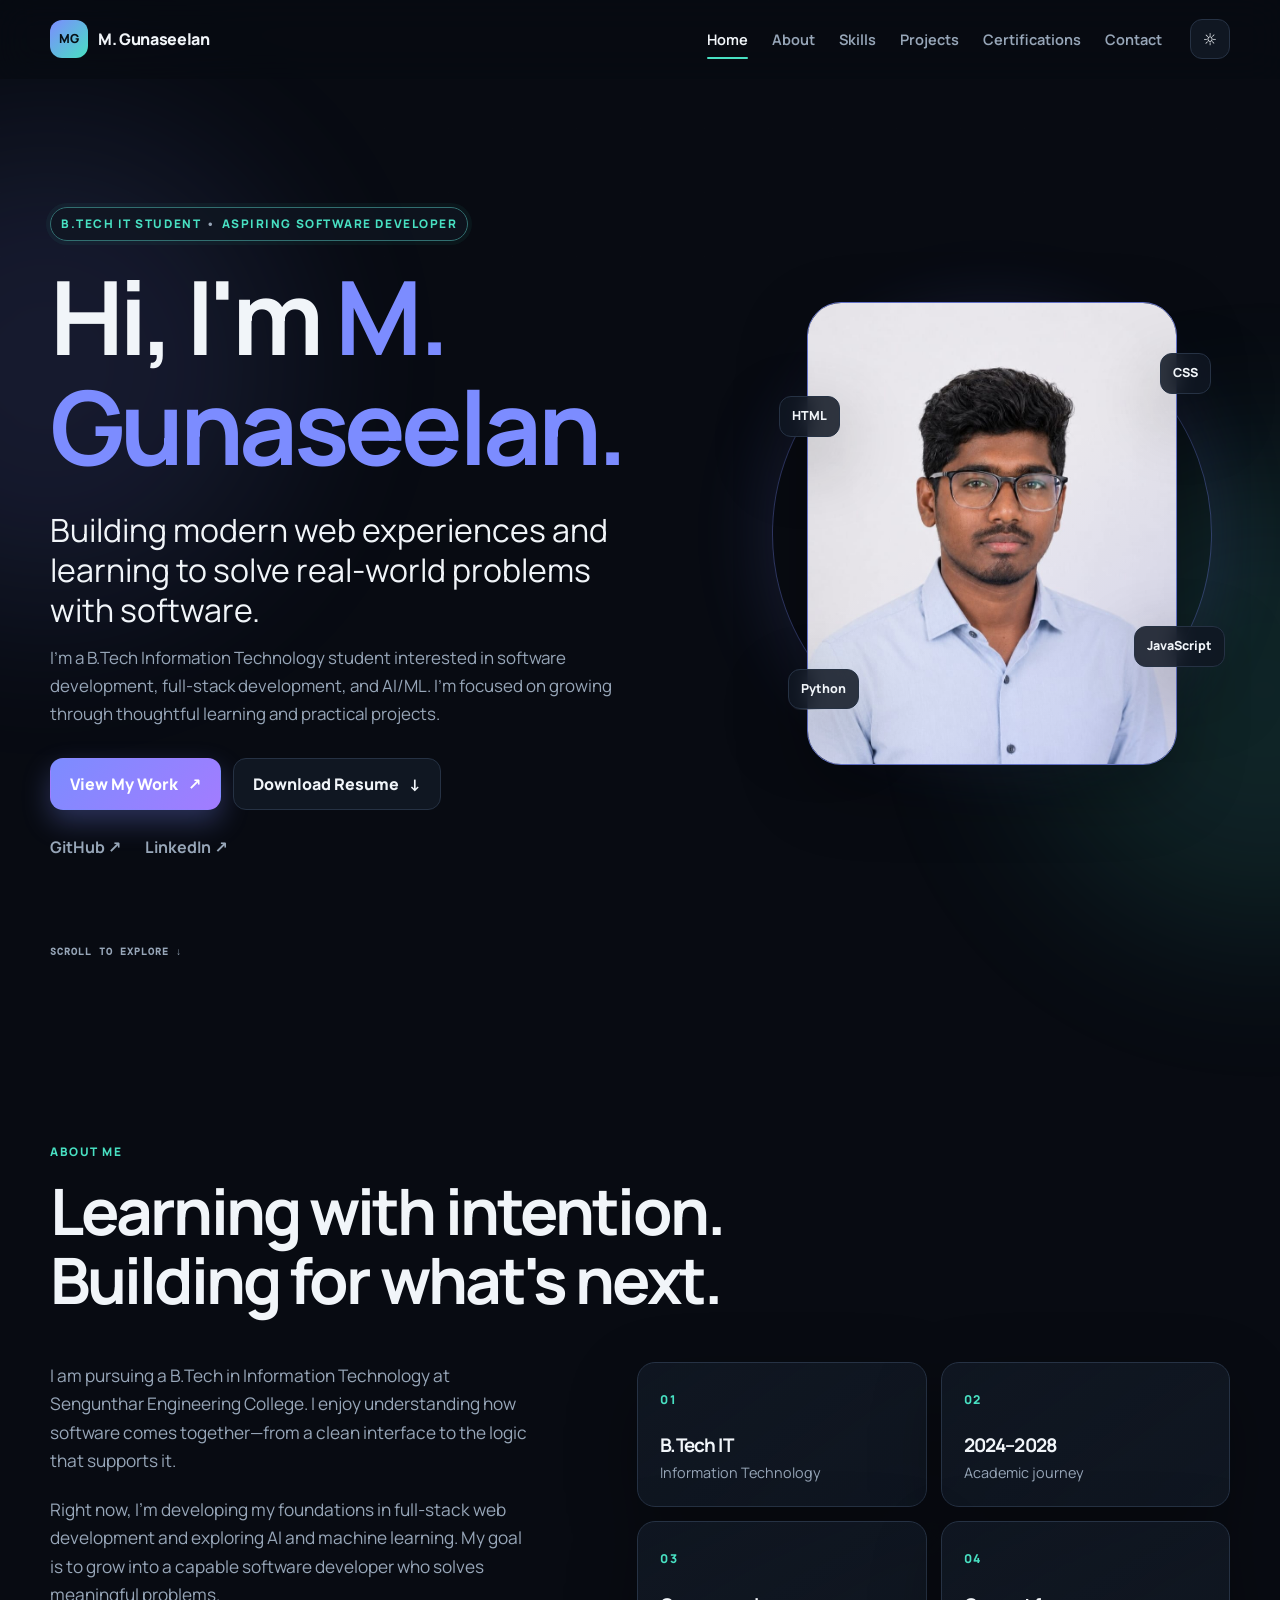
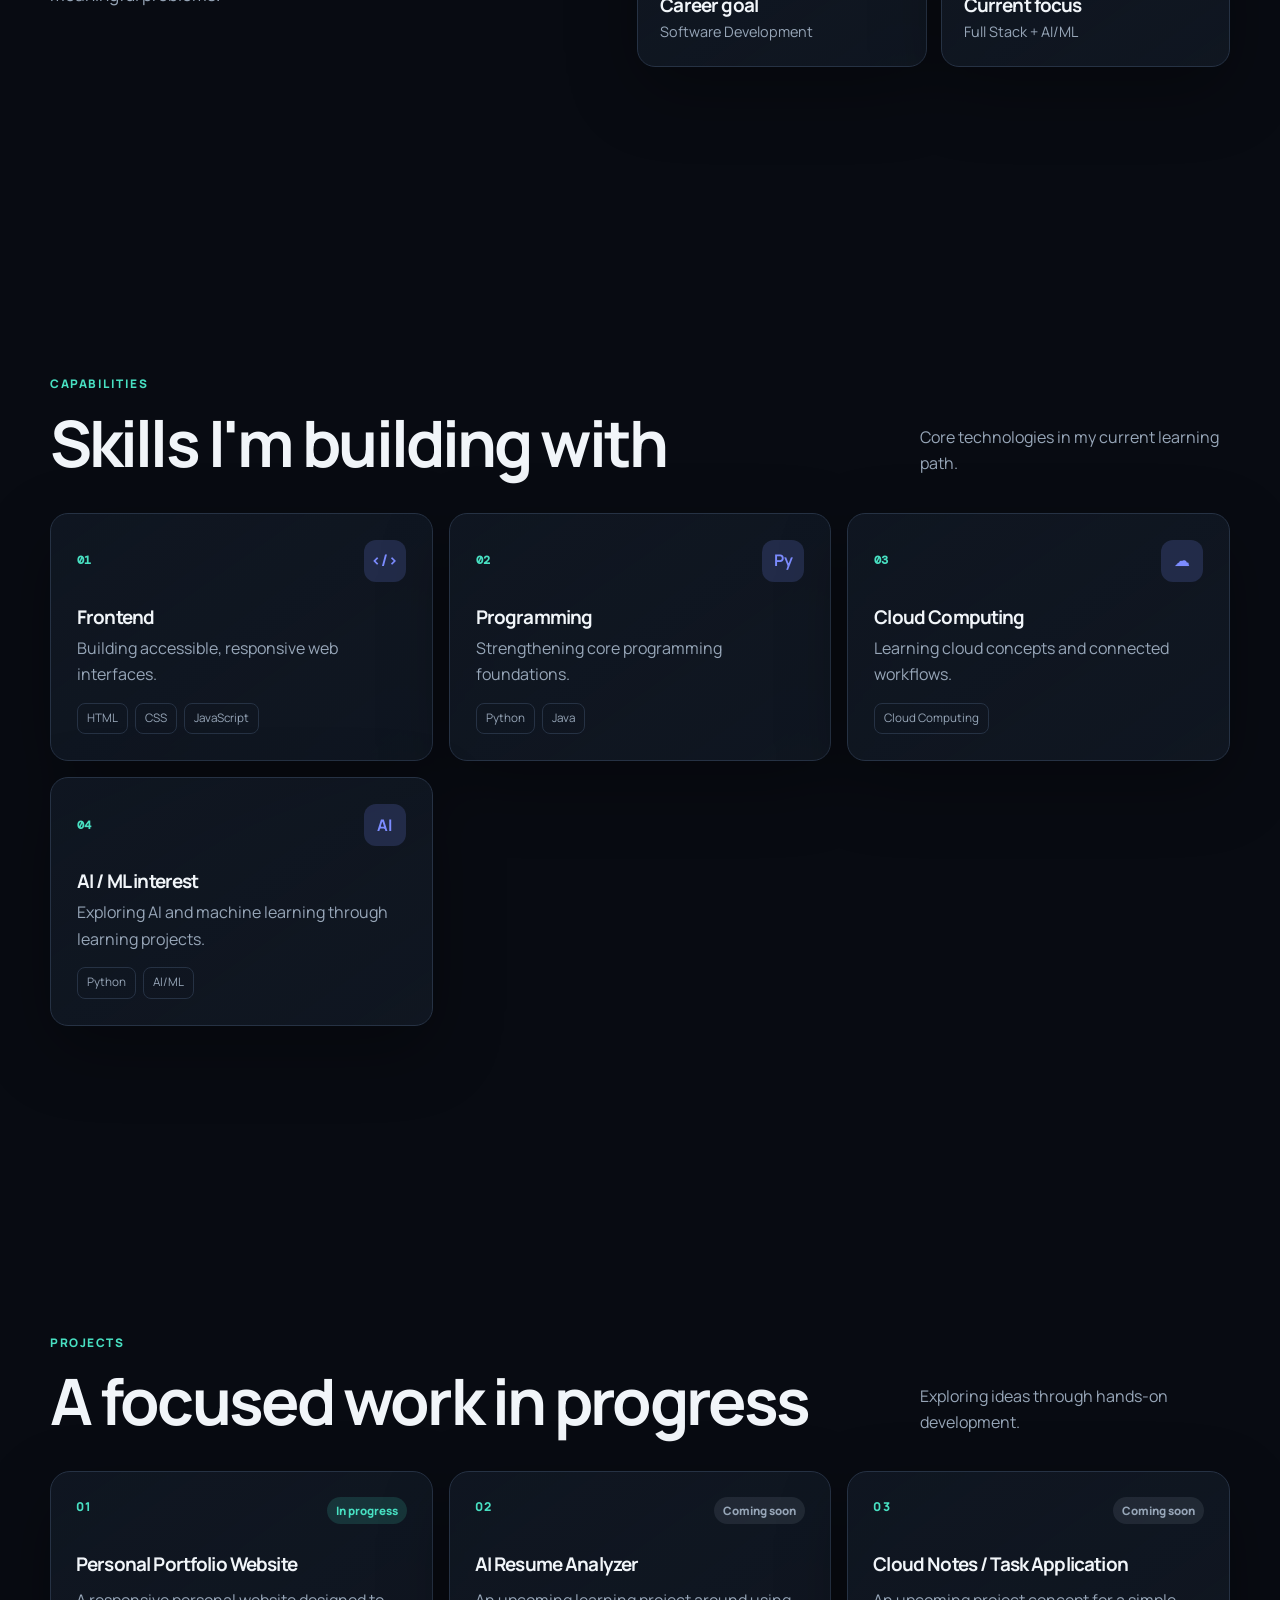
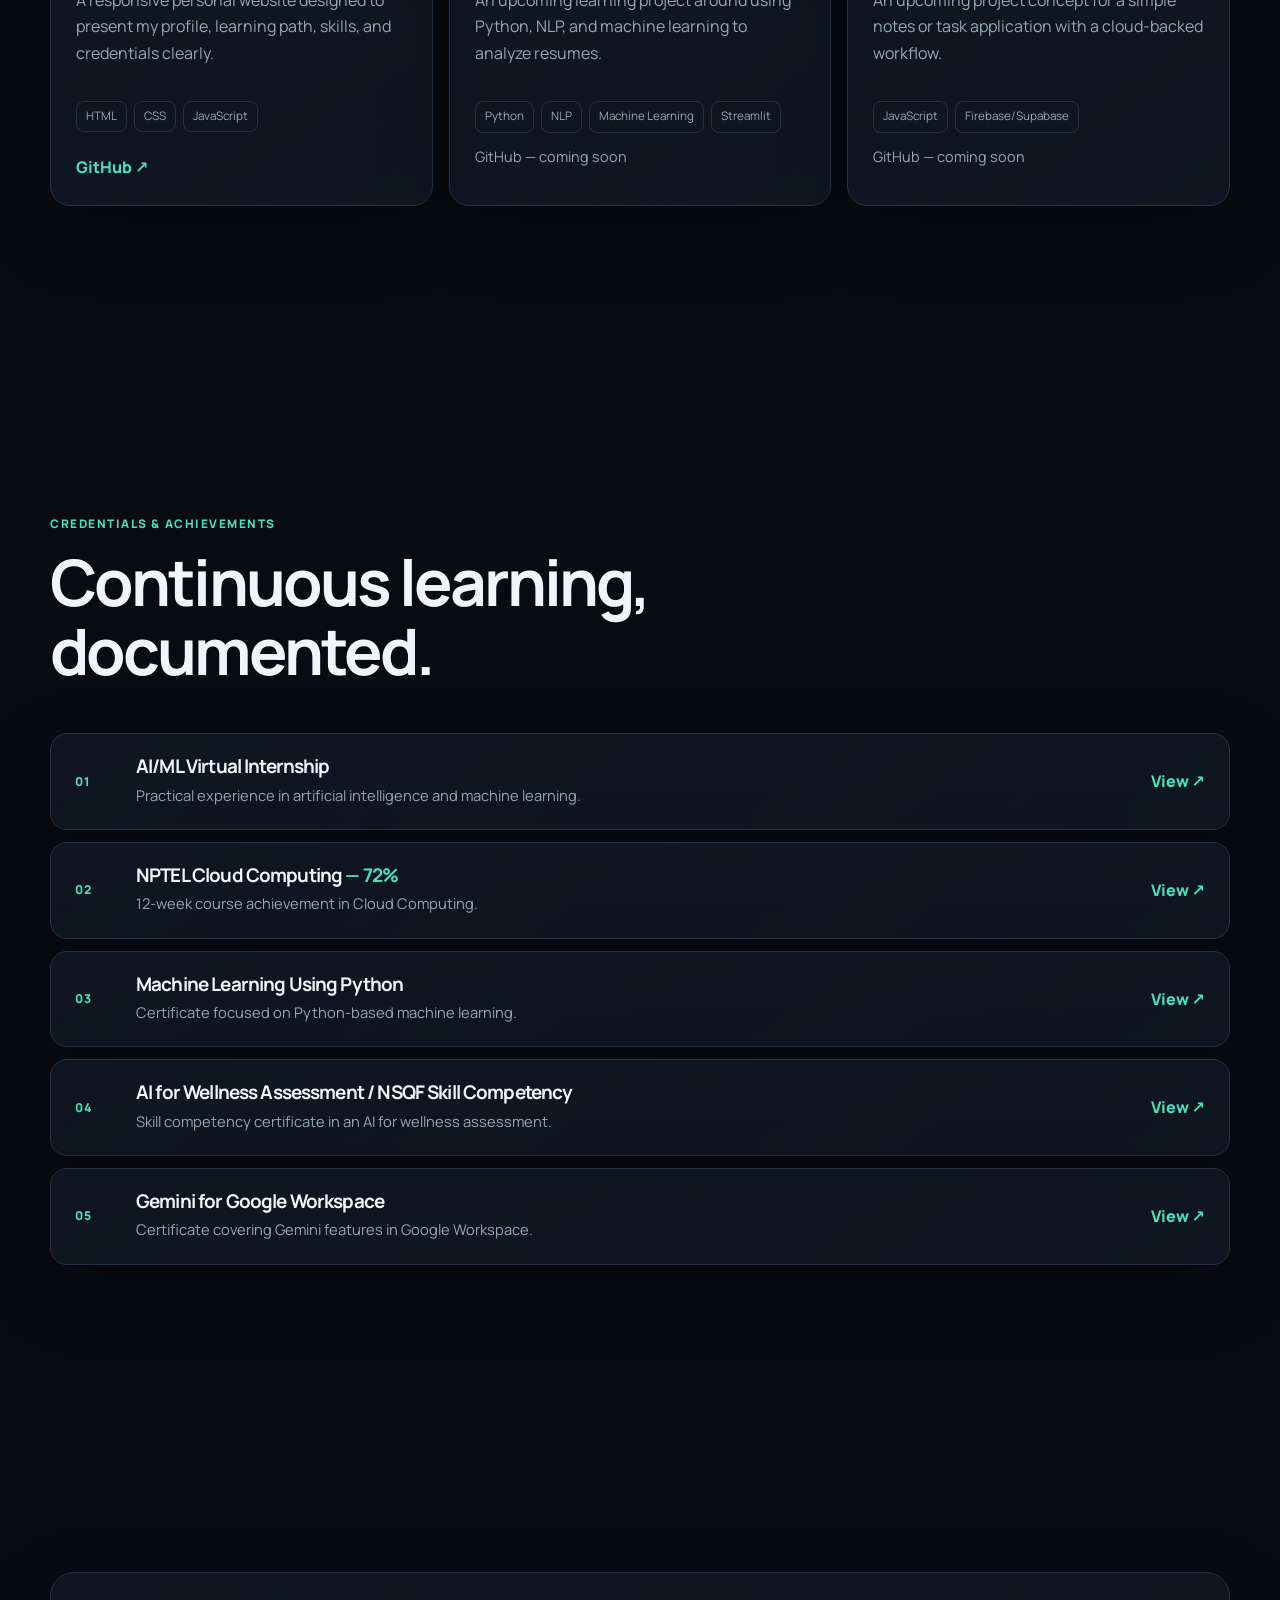
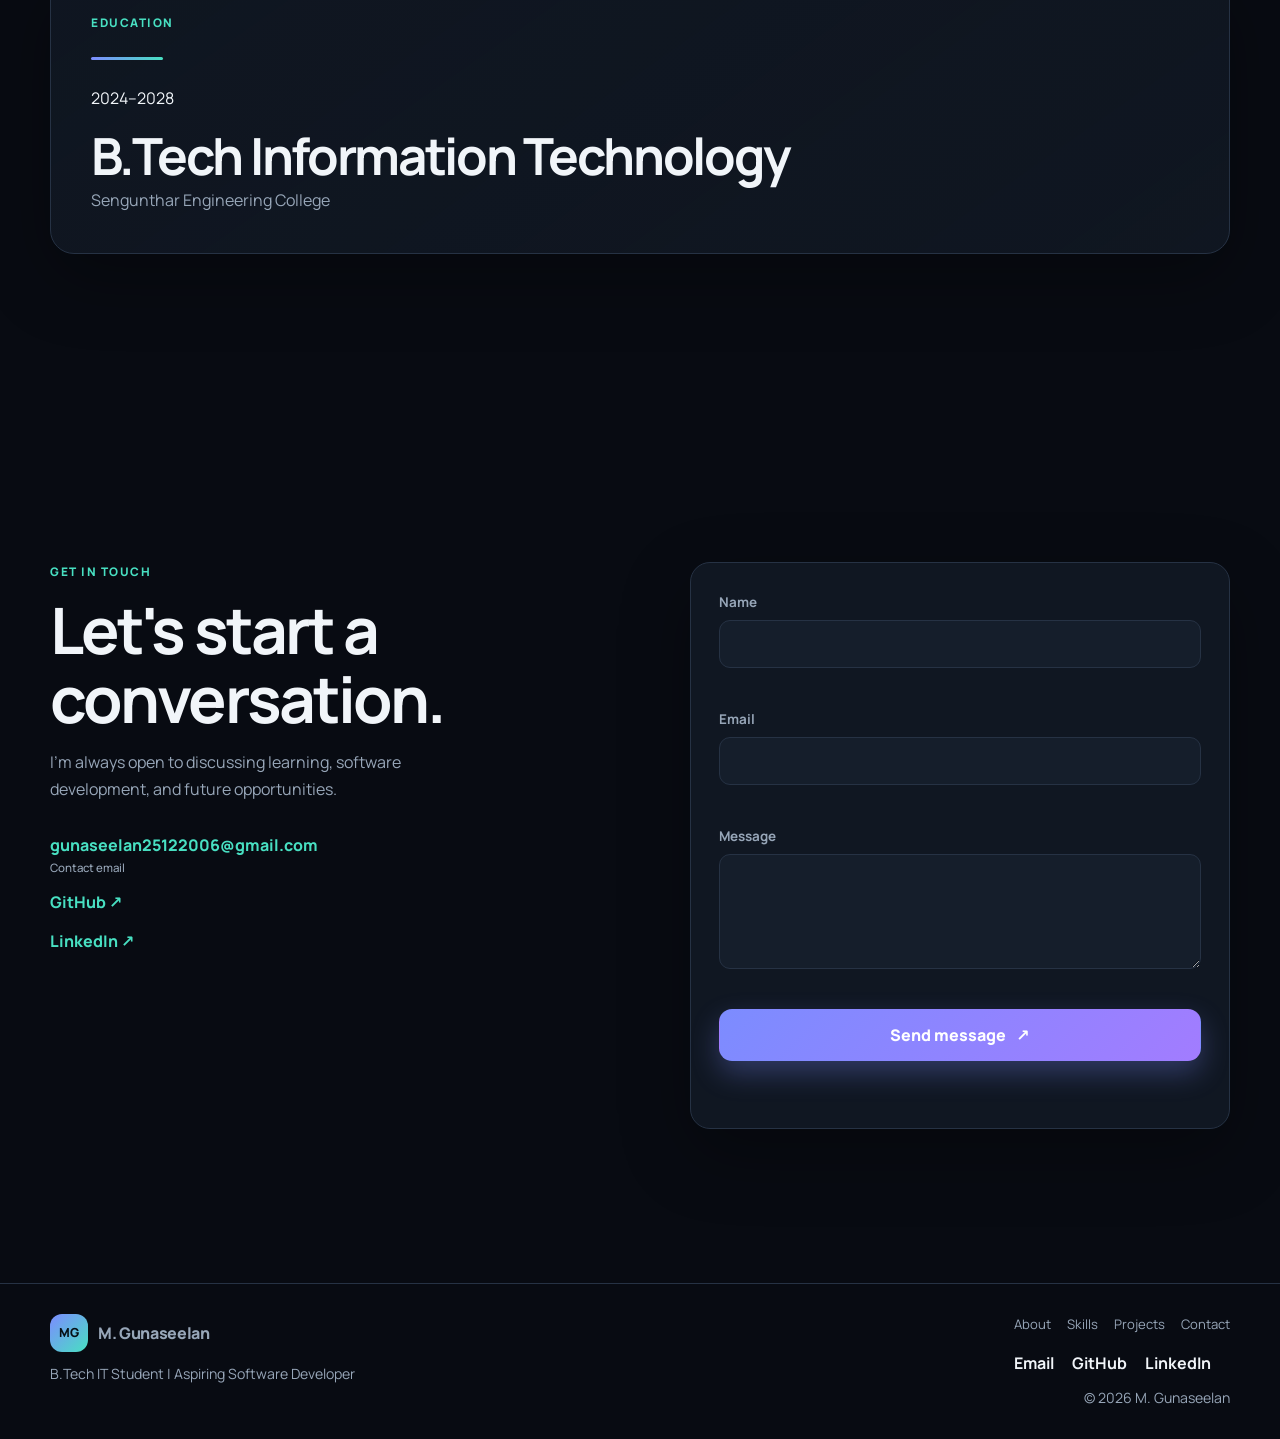
==== commit 8731bbdc: "updated portfolio" ====
--- a/index.html
+++ b/index.html
@@ -246,11 +246,11 @@
           <article class="credential reveal">
             <span>01</span>
             <div>
-              <h3>NPTEL Cloud Computing <em>— 72%</em></h3>
-              <p>Course achievement in Cloud Computing.</p>
-            </div>
-            <a
-              href="certificates/nptel26cs55.pdf"
+              <h3>AI/ML Virtual Internship</h3>
+              <p>Practical experience in artificial intelligence and machine learning.</p>
+            </div>
+            <a
+              href="certificates/ai-ml-virtual-internship.pdf"
               target="_blank"
               rel="noopener noreferrer"
               >View ↗</a
@@ -259,11 +259,11 @@
           <article class="credential reveal">
             <span>02</span>
             <div>
-              <h3>AI/ML Virtual Internship</h3>
-              <p>Virtual internship focused on AI and machine learning.</p>
-            </div>
-            <a
-              href="certificates/ai-ml-virtual-internship.pdf"
+              <h3>NPTEL Cloud Computing <em>— 72%</em></h3>
+              <p>12-week course achievement in Cloud Computing.</p>
+            </div>
+            <a
+              href="certificates/nptel26cs55.pdf"
               target="_blank"
               rel="noopener noreferrer"
               >View ↗</a
@@ -272,23 +272,41 @@
           <article class="credential reveal">
             <span>03</span>
             <div>
-              <h3>MATLAB, PLC Automation & Mobile Robotics Training</h3>
-              <p>Technical training credential.</p>
-            </div>
+              <h3>Machine Learning Using Python</h3>
+              <p>Certificate focused on Python-based machine learning.</p>
+            </div>
+            <a
+              href="certificates/machine-learning-using-python.pdf"
+              target="_blank"
+              rel="noopener noreferrer"
+              >View ↗</a
+            >
           </article>
           <article class="credential reveal">
             <span>04</span>
             <div>
-              <h3>Technical Paper/PPT Presentation</h3>
-              <p>Technical presentation achievement.</p>
-            </div>
+              <h3>AI for Wellness Assessment / NSQF Skill Competency</h3>
+              <p>Skill competency certificate in an AI for wellness assessment.</p>
+            </div>
+            <a
+              href="certificates/sec-certificate.pdf"
+              target="_blank"
+              rel="noopener noreferrer"
+              >View ↗</a
+            >
           </article>
           <article class="credential reveal">
             <span>05</span>
             <div>
-              <h3>English Grammar Quiz Achievement</h3>
-              <p>Quiz achievement.</p>
-            </div>
+              <h3>Gemini for Google Workspace</h3>
+              <p>Certificate covering Gemini features in Google Workspace.</p>
+            </div>
+            <a
+              href="certificates/gemini-for-google-workspace.pdf"
+              target="_blank"
+              rel="noopener noreferrer"
+              >View ↗</a
+            >
           </article>
         </div>
       </section>
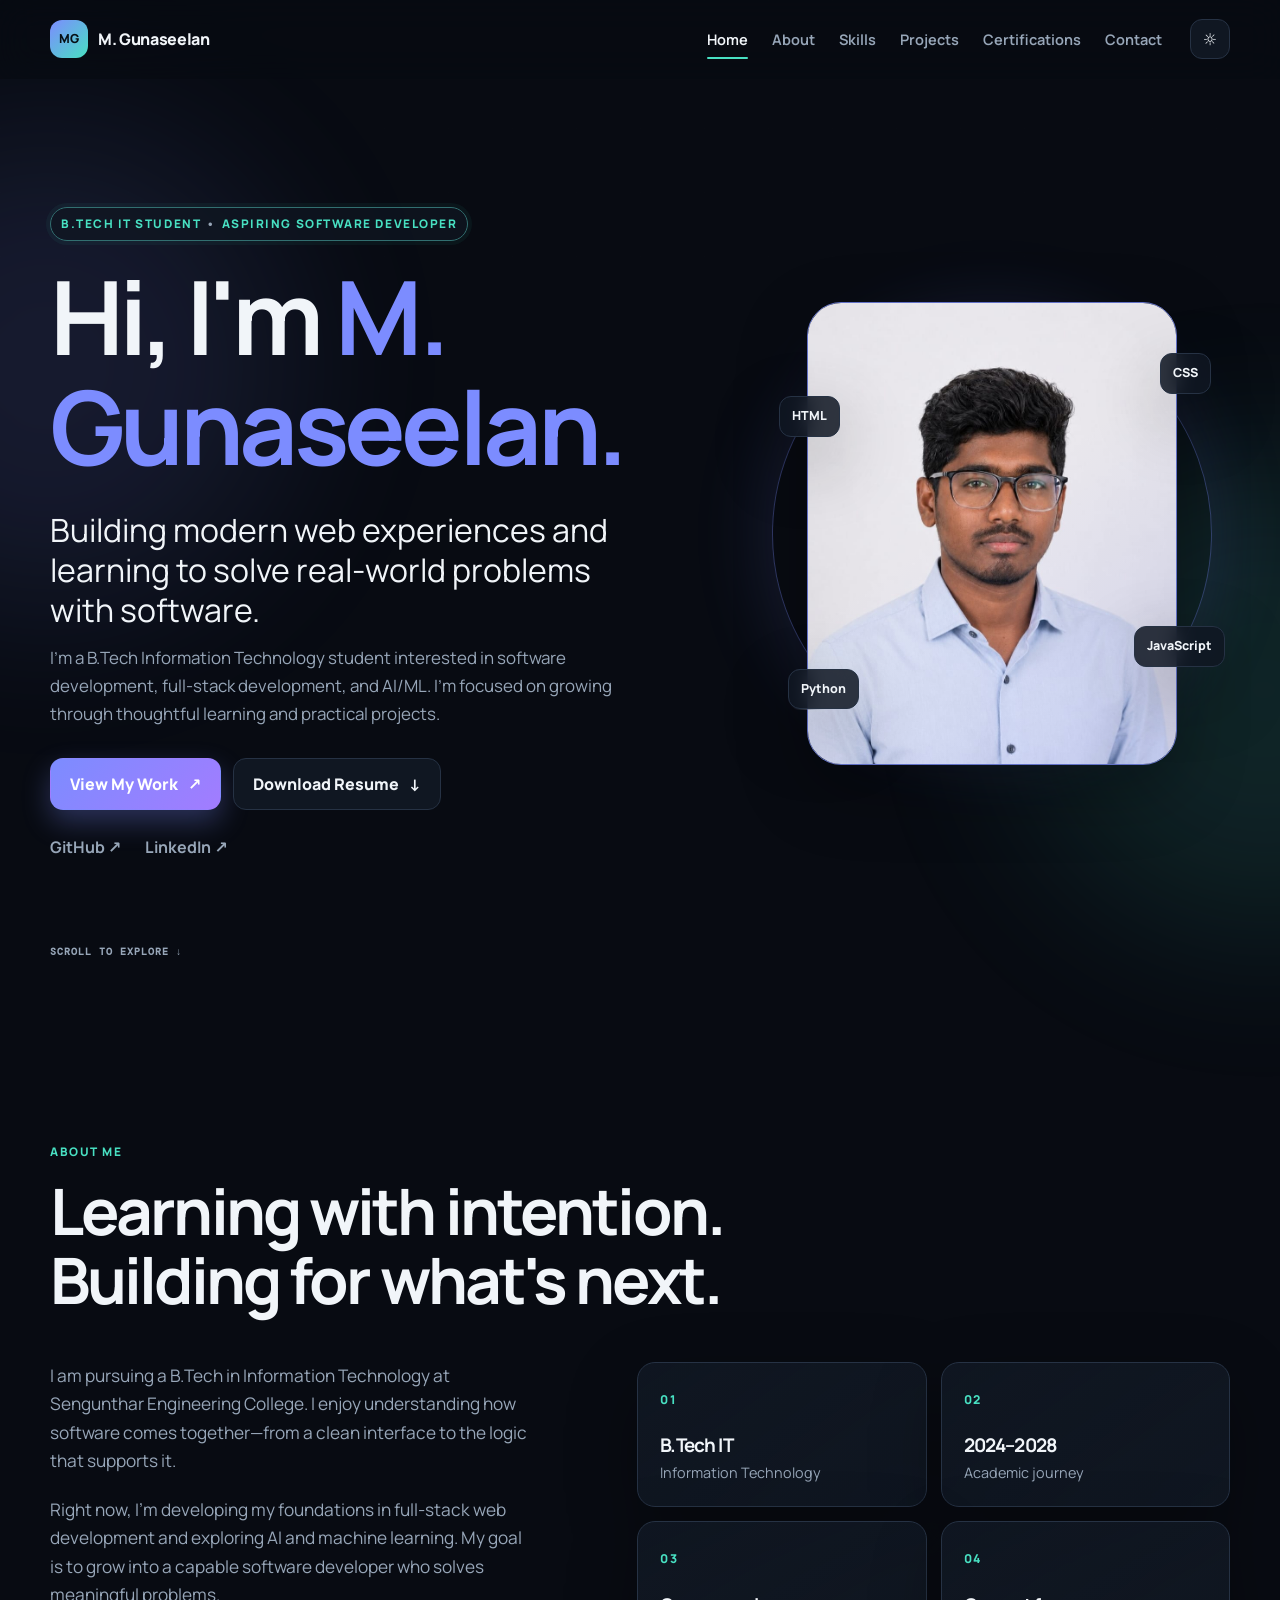
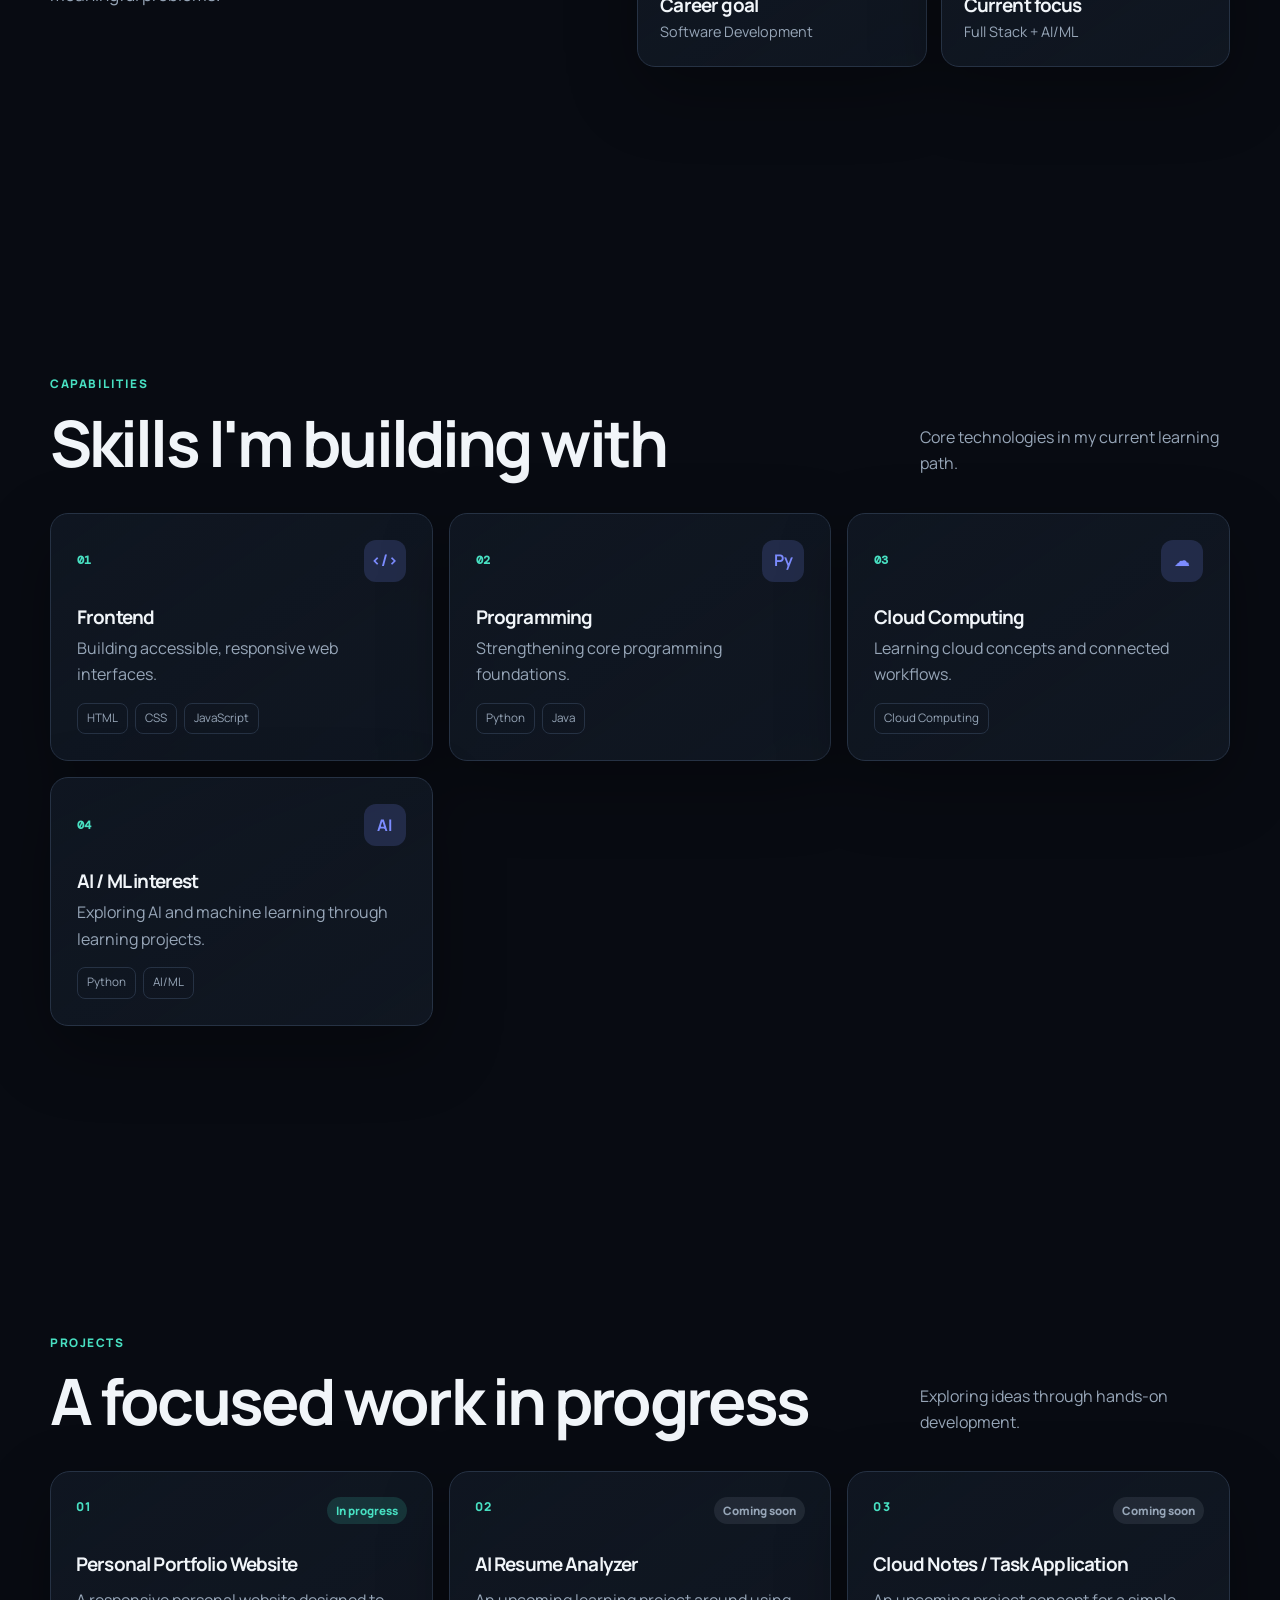
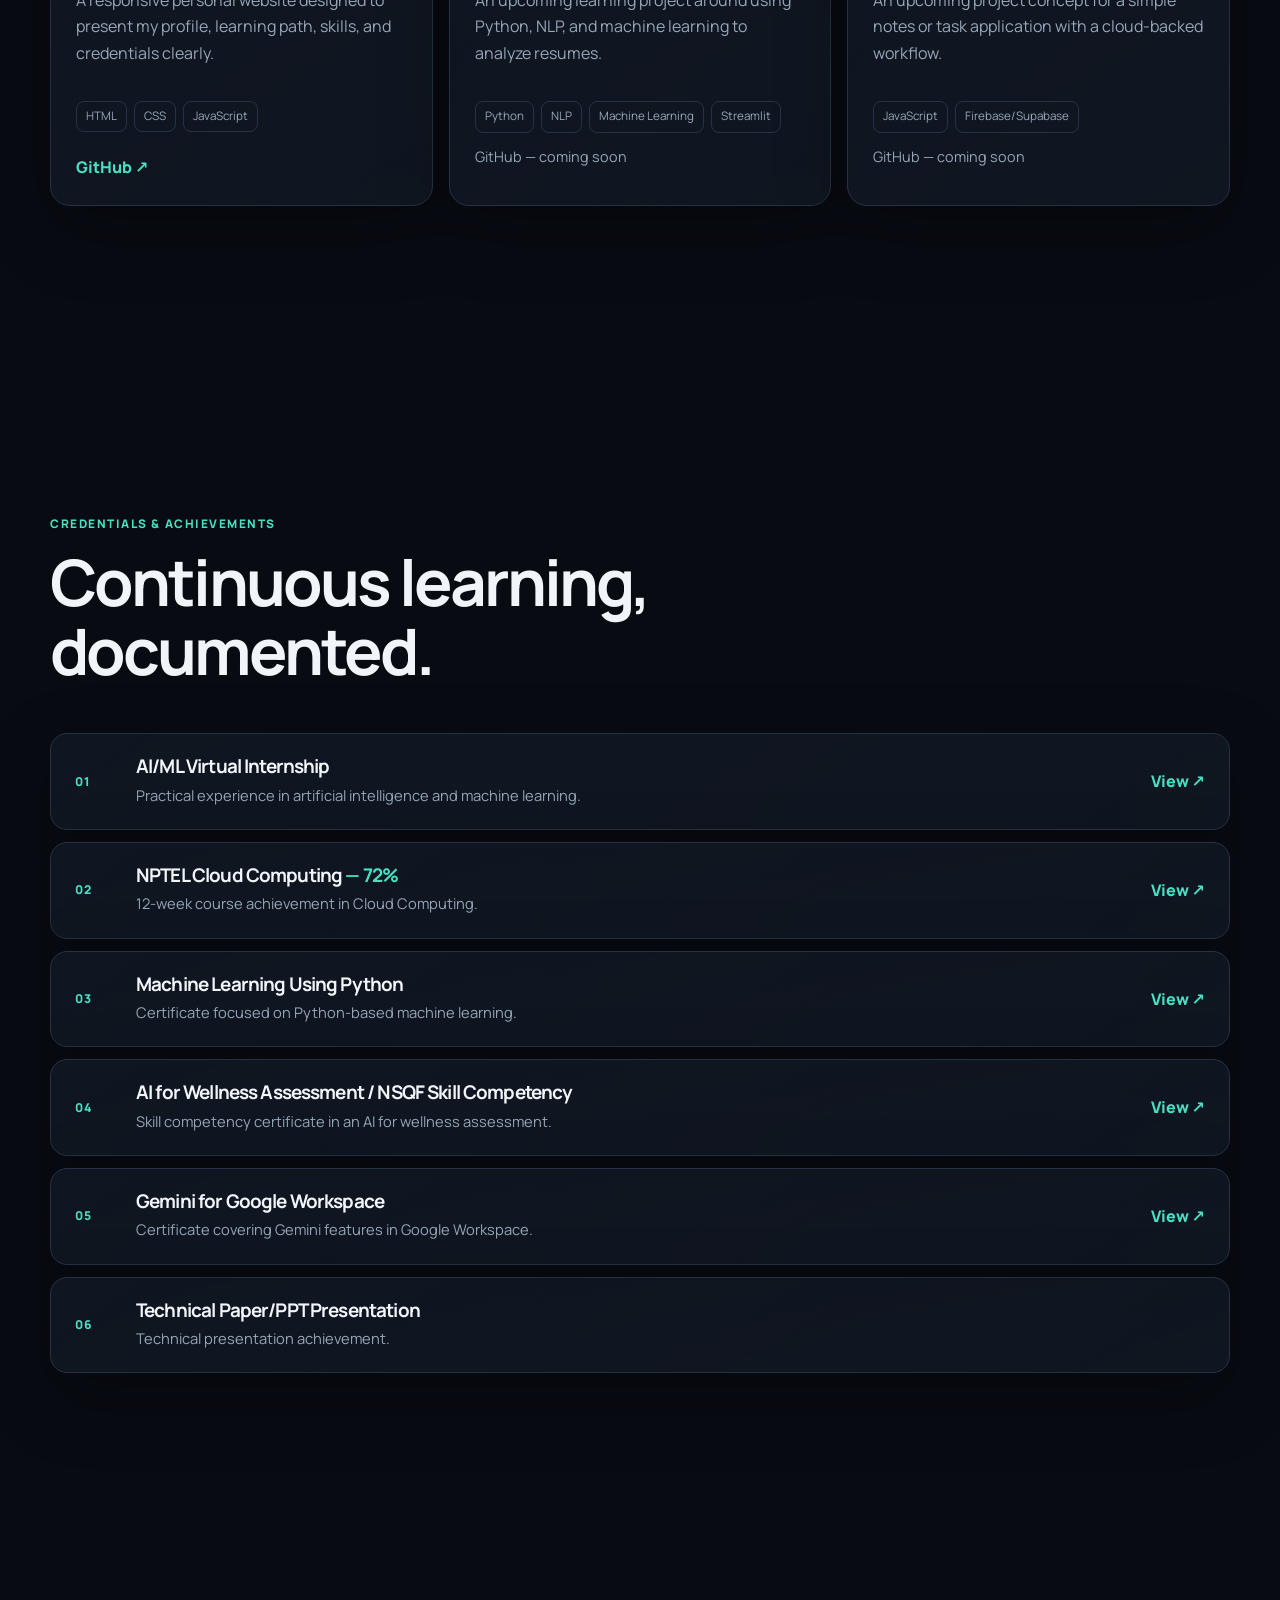
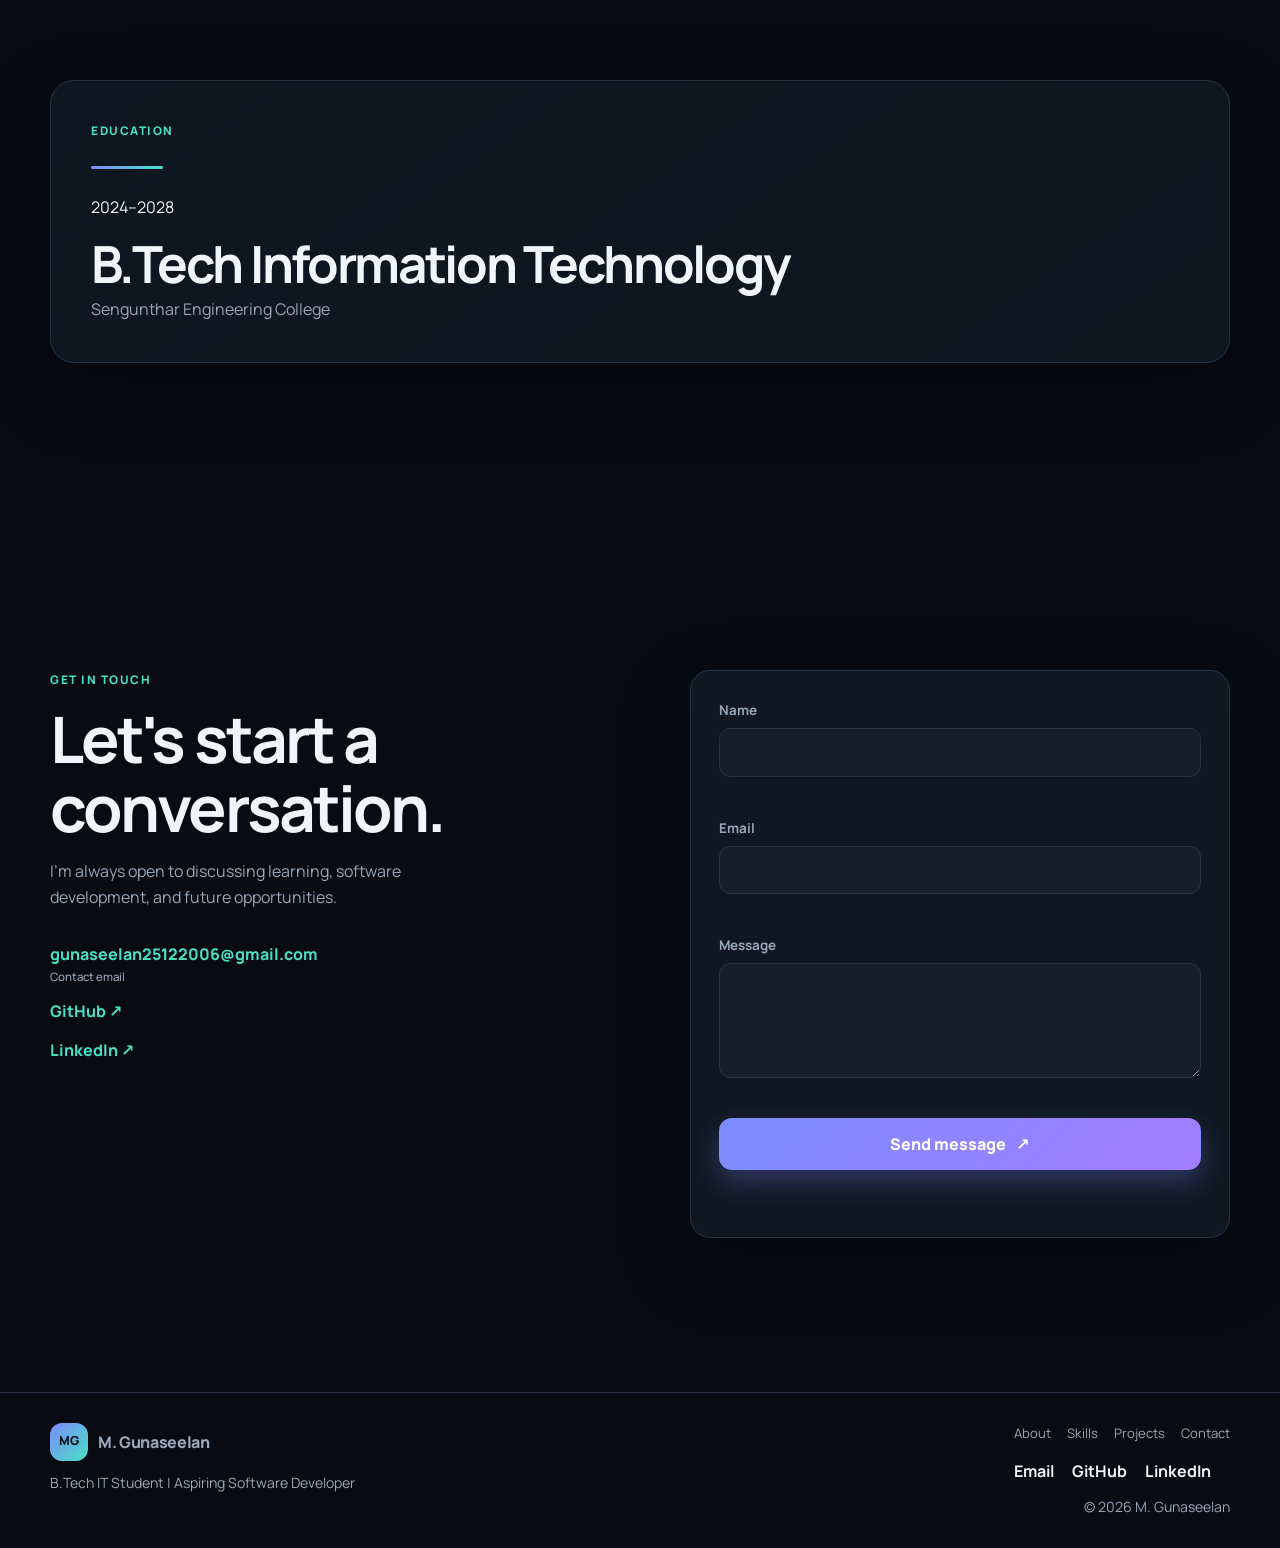
==== commit d1a49e61: "updated portfolio" ====
--- a/index.html
+++ b/index.html
@@ -308,6 +308,13 @@
               >View ↗</a
             >
           </article>
+          <article class="credential reveal">
+            <span>06</span>
+            <div>
+              <h3>Technical Paper/PPT Presentation</h3>
+              <p>Technical presentation achievement.</p>
+            </div>
+          </article>
         </div>
       </section>
       <section class="section container" id="education">
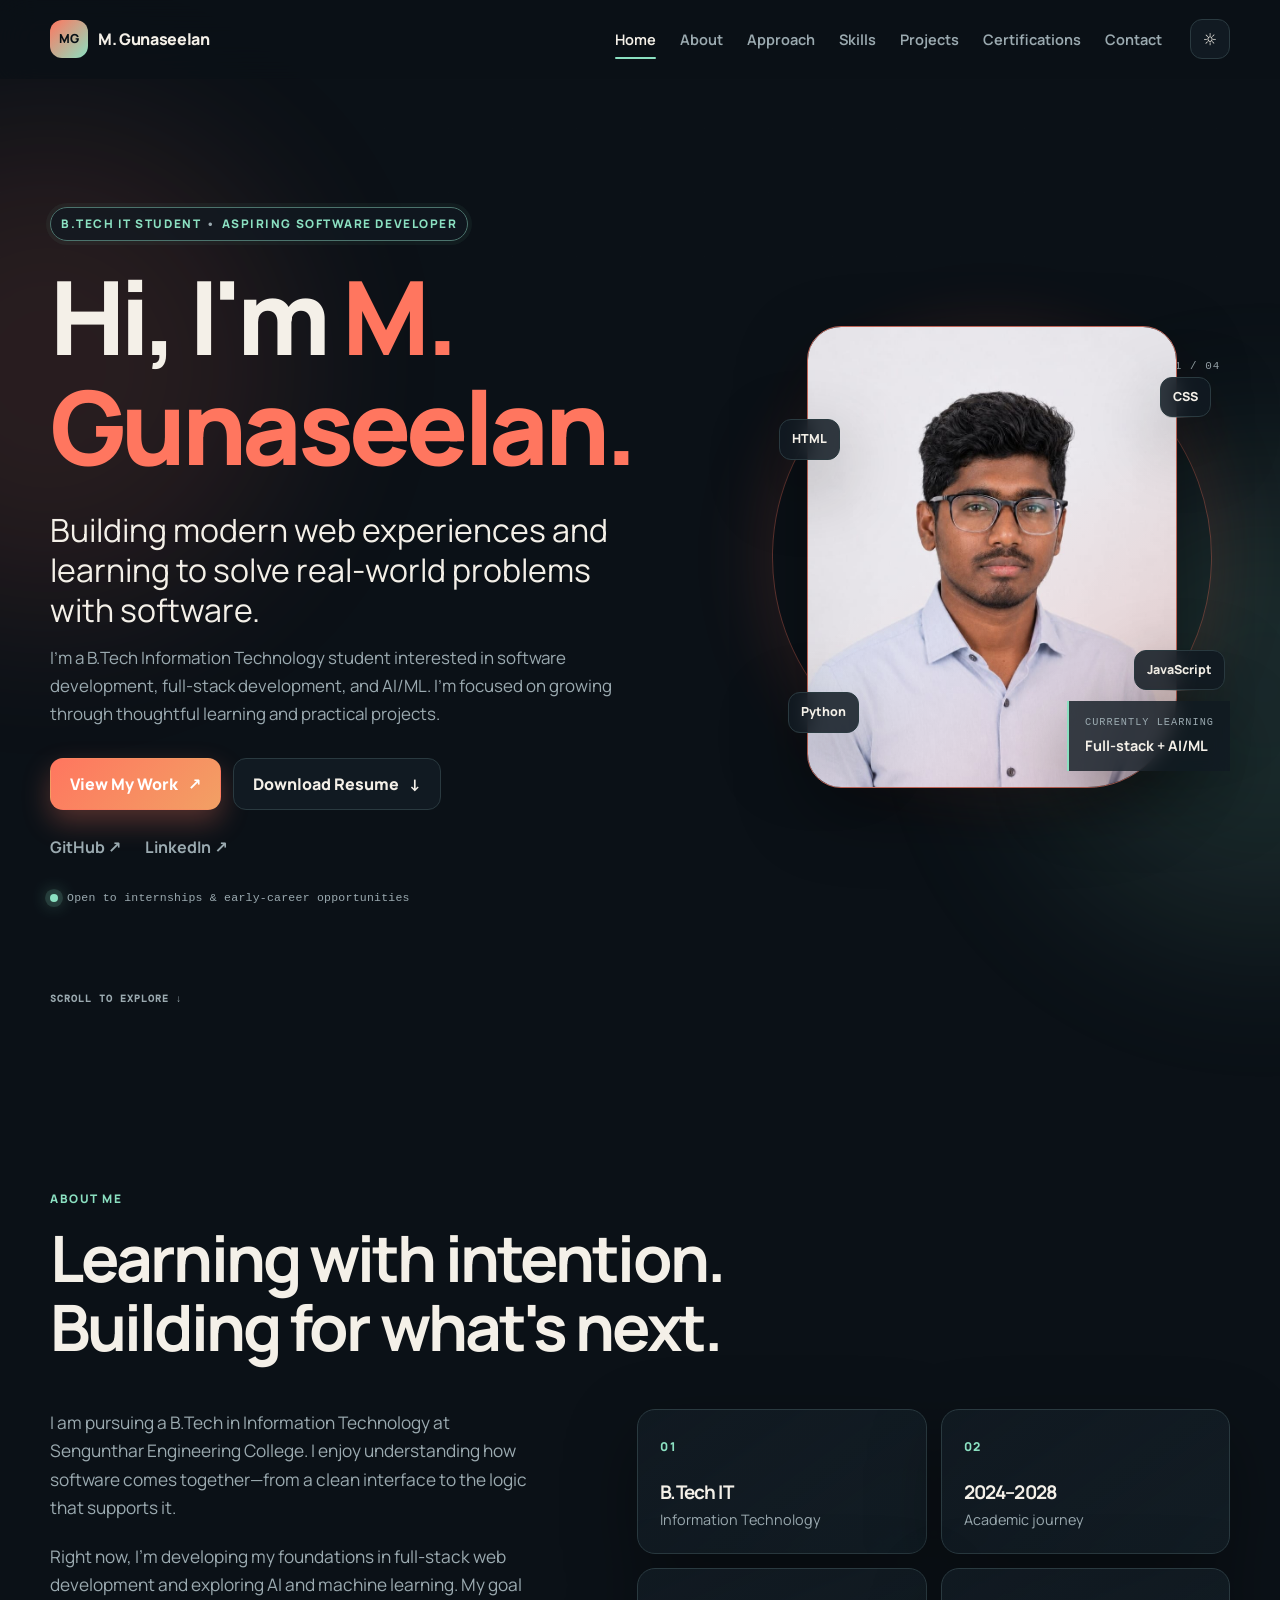
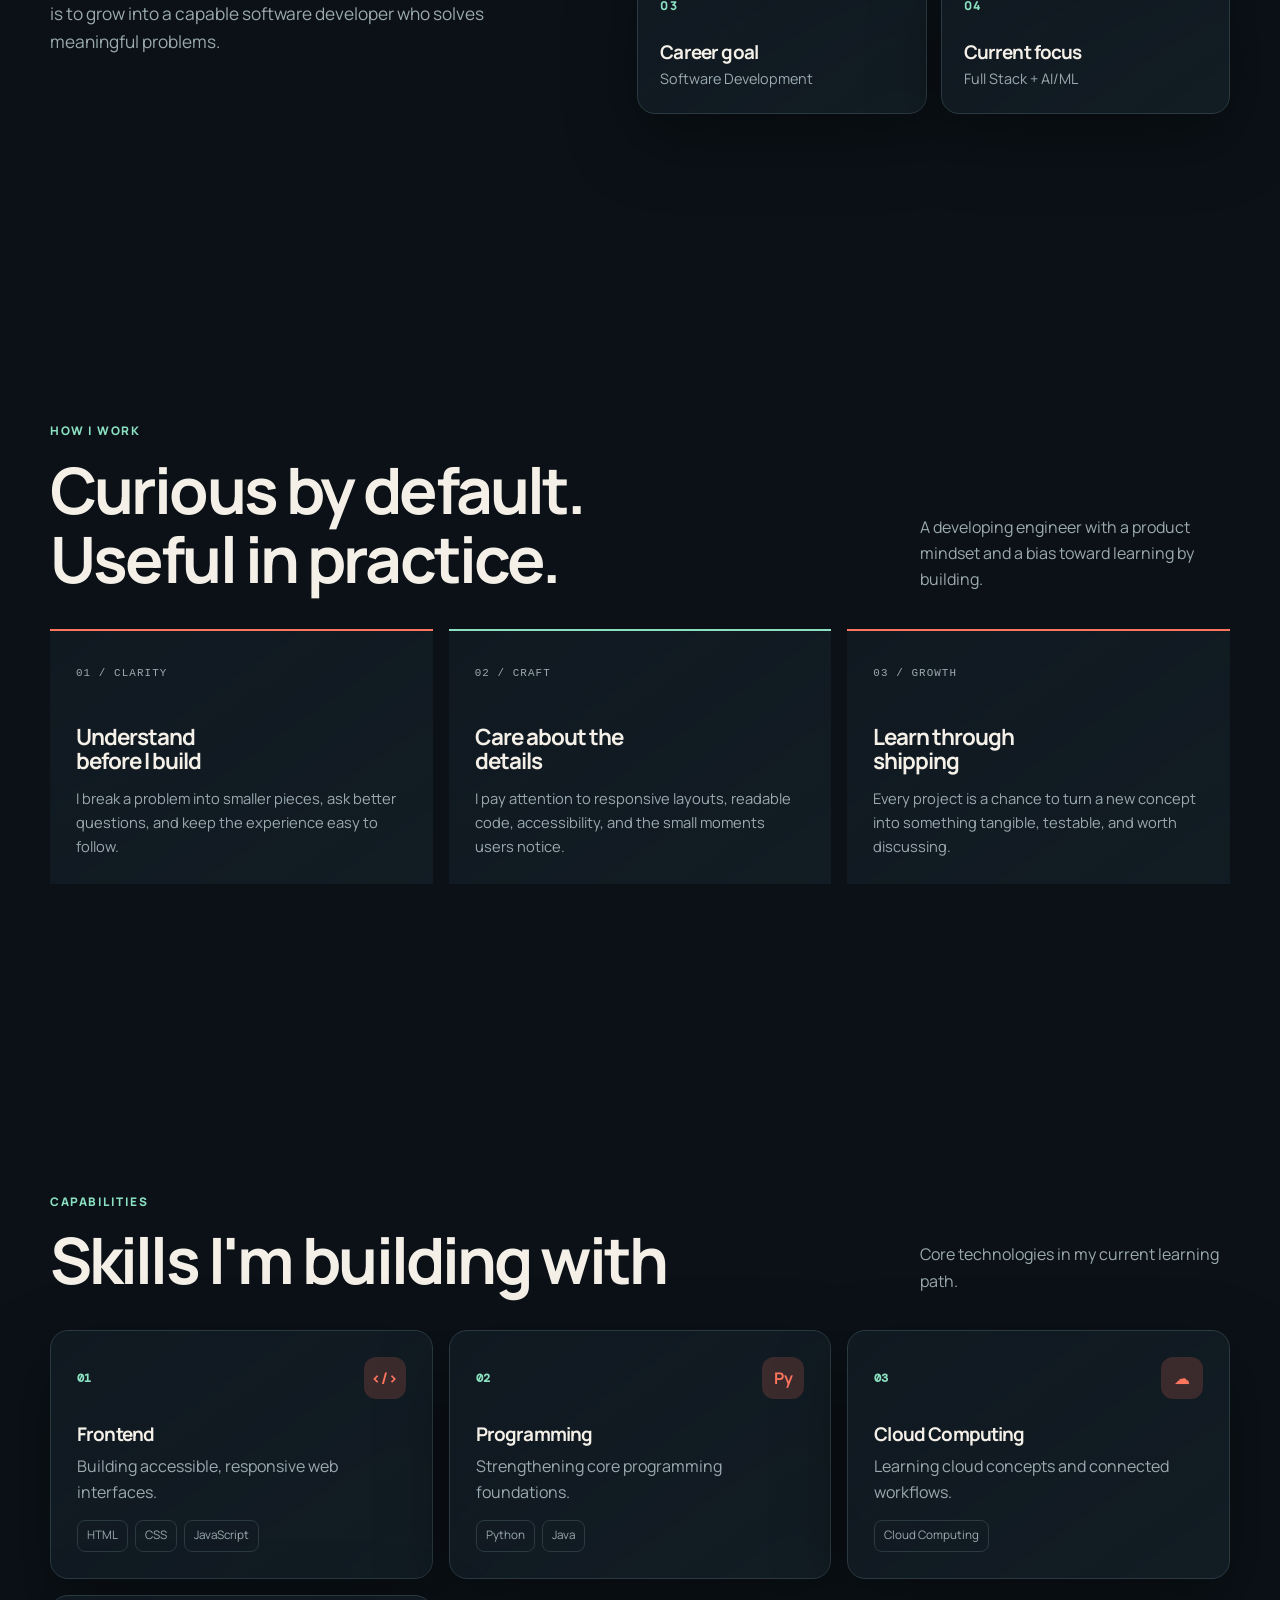
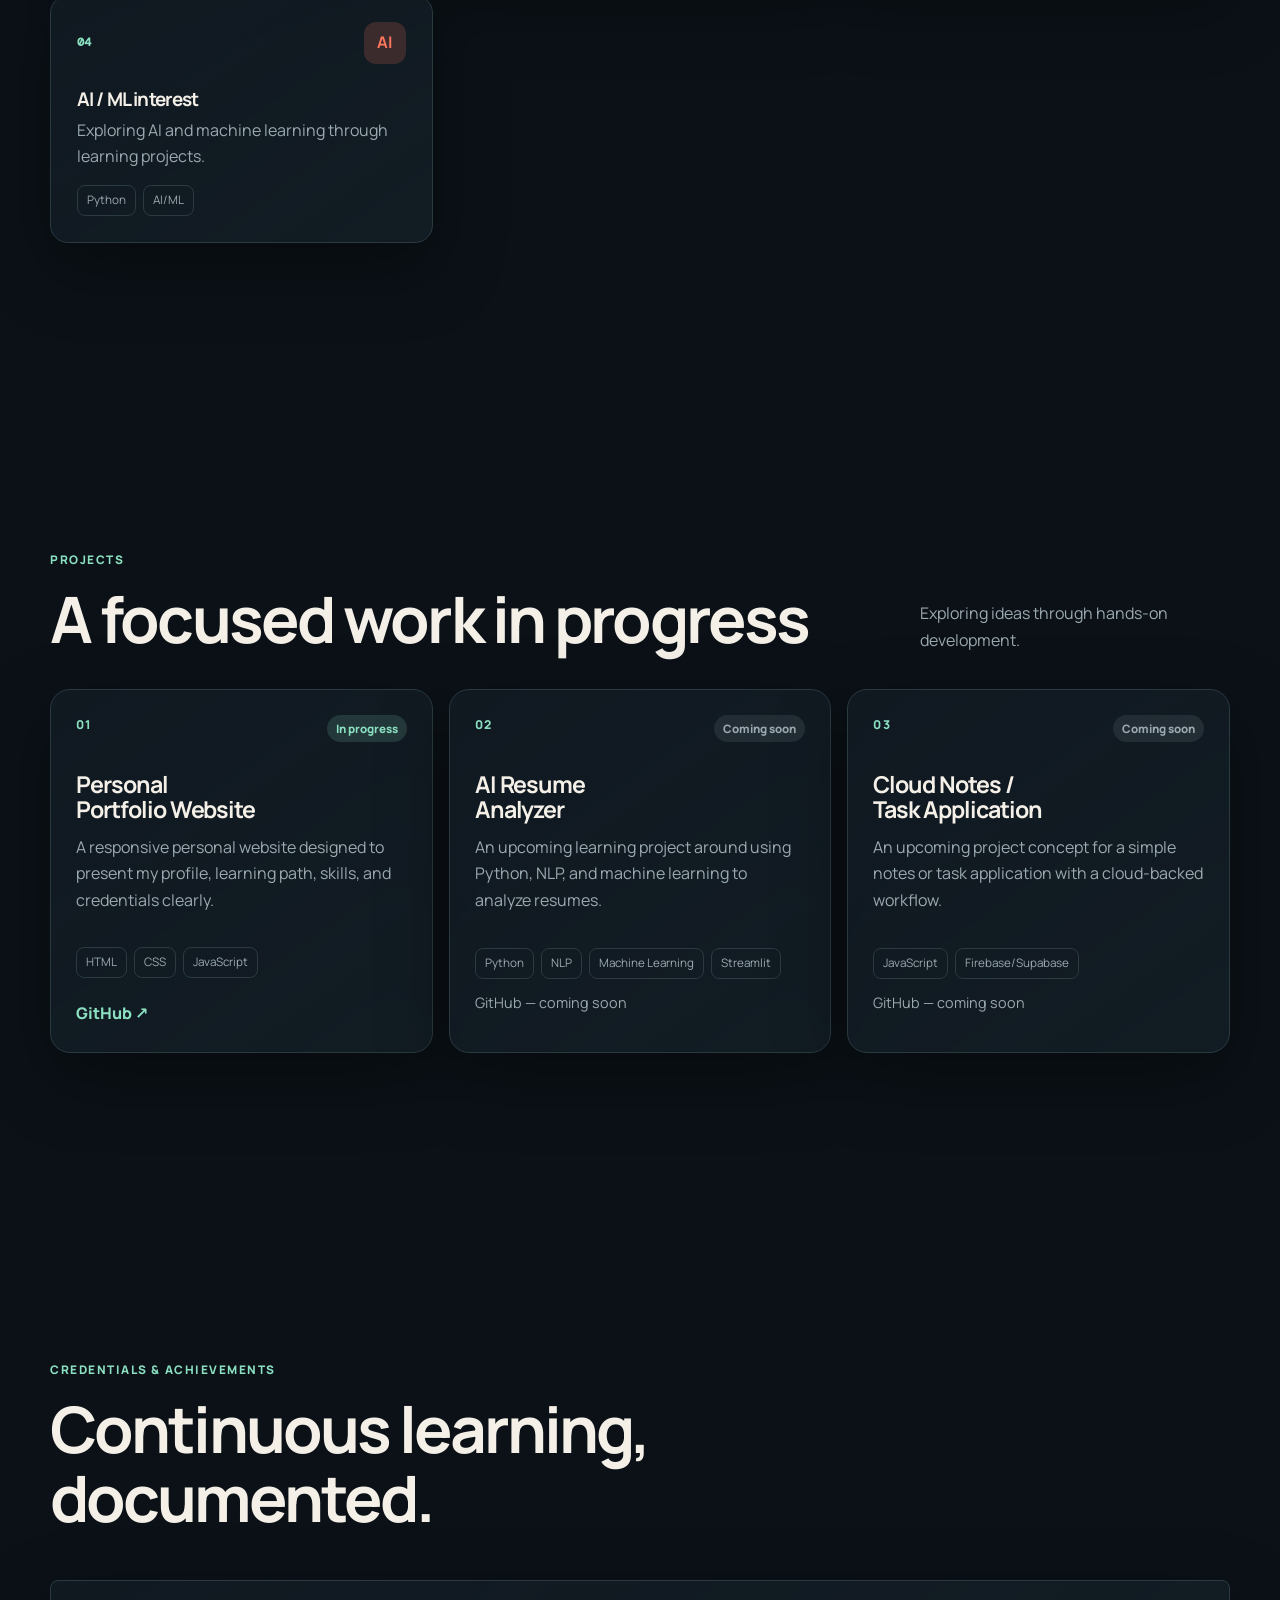
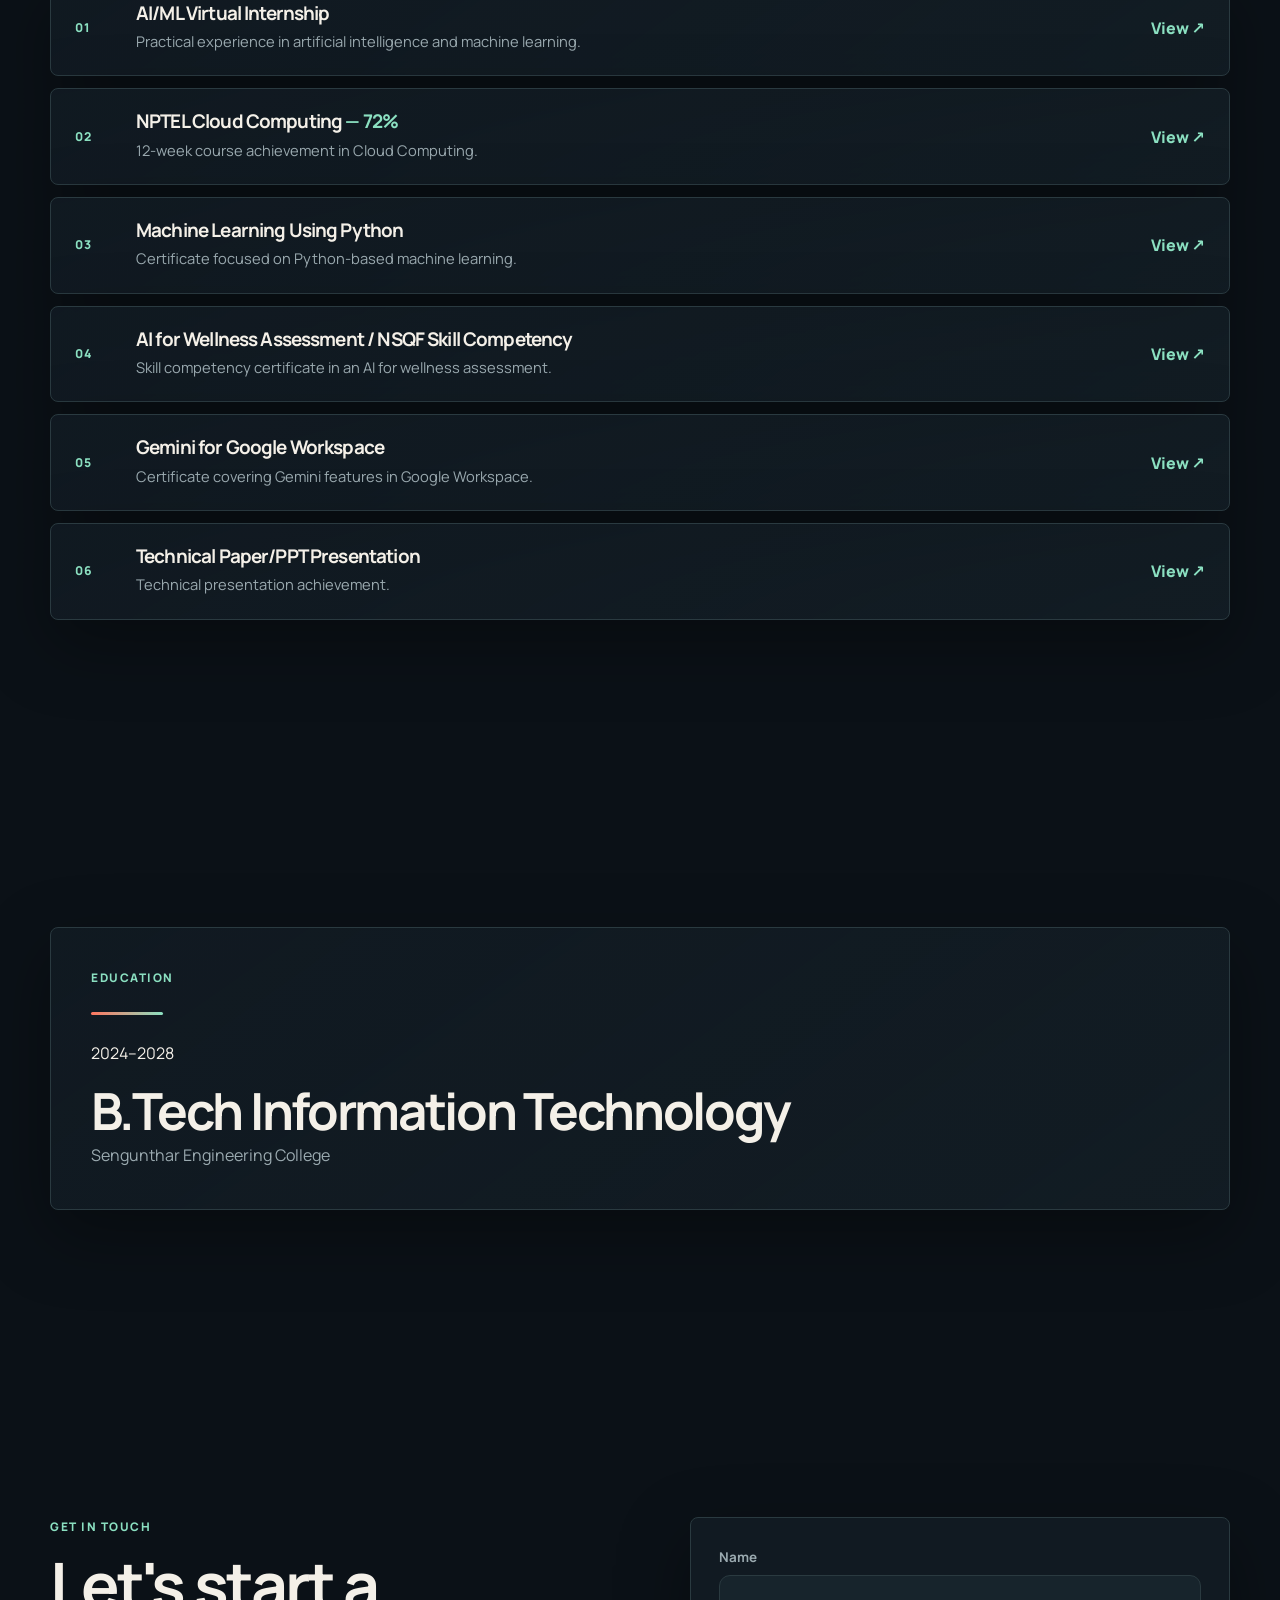
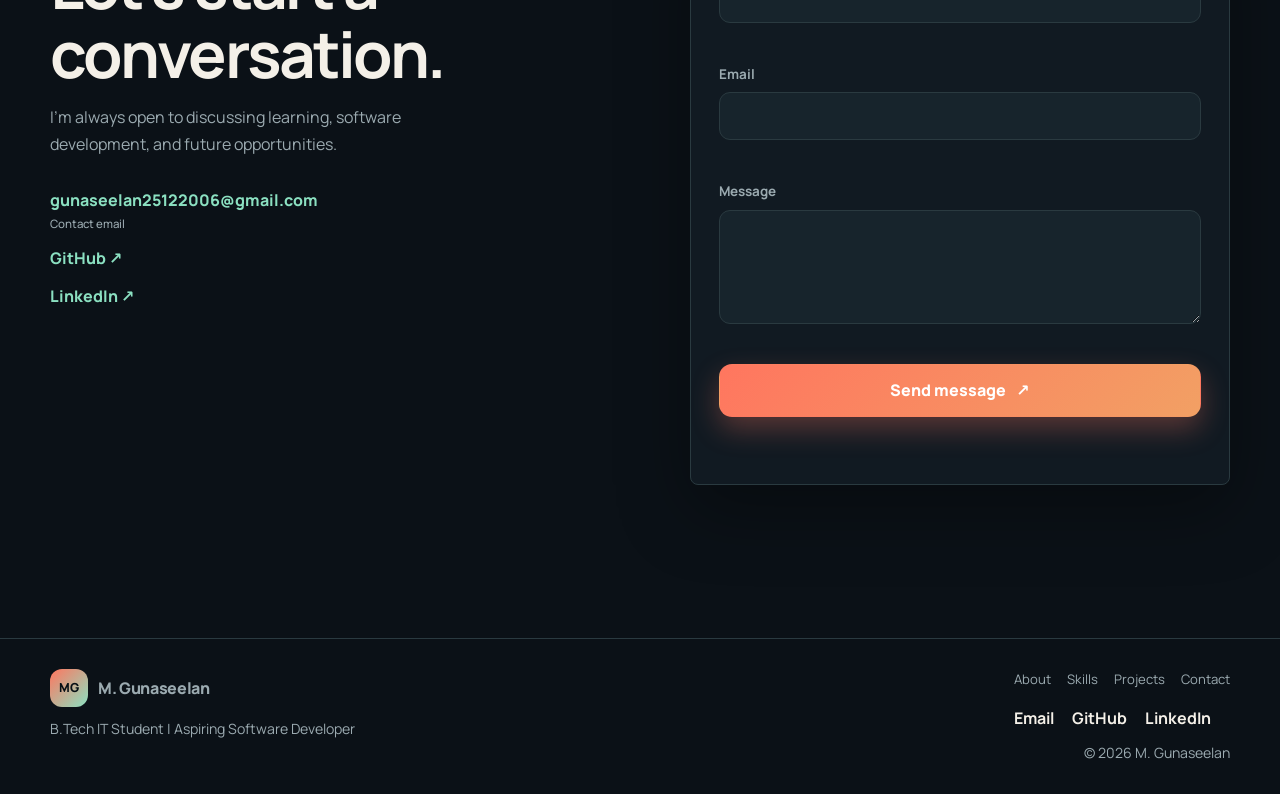
==== commit c5c34fca: "updated portfolio" ====
--- a/index.html
+++ b/index.html
@@ -37,6 +37,7 @@
         <div class="nav-menu" id="nav-menu">
           <a class="nav-link active" href="#home">Home</a
           ><a class="nav-link" href="#about">About</a
+          ><a class="nav-link" href="#approach">Approach</a
           ><a class="nav-link" href="#skills">Skills</a
           ><a class="nav-link" href="#projects">Projects</a
           ><a class="nav-link" href="#certifications">Certifications</a
@@ -83,6 +84,10 @@
               >LinkedIn ↗</a
             >
           </div>
+          <div class="hero-note reveal hero-enter">
+            <span class="availability-dot"></span>
+            <span>Open to internships & early-career opportunities</span>
+          </div>
         </div>
         <div class="hero-visual reveal hero-enter">
           <div class="photo-orbit" aria-hidden="true"></div>
@@ -96,6 +101,10 @@
           ><span class="tech-badge css-b">CSS</span
           ><span class="tech-badge js-b">JavaScript</span
           ><span class="tech-badge py-b">Python</span>
+          <div class="visual-caption">
+            <span>Currently learning</span>
+            <strong>Full-stack + AI/ML</strong>
+          </div>
         </div>
       </section>
       <section class="section container" id="about">
@@ -141,6 +150,32 @@
           </div>
         </div>
       </section>
+      <section class="section container" id="approach">
+        <div class="section-head reveal">
+          <div>
+            <p class="eyebrow">How I work</p>
+            <h2>Curious by default.<br />Useful in practice.</h2>
+          </div>
+          <p>A developing engineer with a product mindset and a bias toward learning by building.</p>
+        </div>
+        <div class="principles-grid">
+          <article class="principle reveal">
+            <span>01 / CLARITY</span>
+            <h3>Understand before I build</h3>
+            <p>I break a problem into smaller pieces, ask better questions, and keep the experience easy to follow.</p>
+          </article>
+          <article class="principle reveal">
+            <span>02 / CRAFT</span>
+            <h3>Care about the details</h3>
+            <p>I pay attention to responsive layouts, readable code, accessibility, and the small moments users notice.</p>
+          </article>
+          <article class="principle reveal">
+            <span>03 / GROWTH</span>
+            <h3>Learn through shipping</h3>
+            <p>Every project is a chance to turn a new concept into something tangible, testable, and worth discussing.</p>
+          </article>
+        </div>
+      </section>
       <section class="section container" id="skills">
         <div class="section-head reveal">
           <div>
@@ -314,6 +349,12 @@
               <h3>Technical Paper/PPT Presentation</h3>
               <p>Technical presentation achievement.</p>
             </div>
+            <a
+              href=""
+              target="_blank"
+              rel="noopener noreferrer"
+              >View ↗</a
+            >
           </article>
         </div>
       </section>
--- a/style.css
+++ b/style.css
@@ -1,26 +1,26 @@
 :root {
   color-scheme: dark;
-  --bg: #080b12;
-  --surface: #101722;
-  --surface-2: #151e2b;
-  --text: #f1f5f9;
-  --muted: #97a6b8;
-  --line: #263244;
-  --primary: #7c8cff;
-  --accent: #48e0c2;
-  --shadow: 0 24px 70px rgba(0, 0, 0, 0.3);
+  --bg: #0b1117;
+  --surface: #111a22;
+  --surface-2: #17242c;
+  --text: #f4f0e8;
+  --muted: #9baab0;
+  --line: #2a3a40;
+  --primary: #ff765f;
+  --accent: #8be0c1;
+  --shadow: 0 24px 70px rgba(0, 0, 0, 0.34);
 }
 [data-theme="light"] {
   color-scheme: light;
-  --bg: #f5f7fb;
-  --surface: #fff;
-  --surface-2: #edf1f8;
-  --text: #111827;
-  --muted: #536174;
-  --line: #d9e0ec;
-  --primary: #4f5fe6;
-  --accent: #0e9f88;
-  --shadow: 0 20px 55px rgba(37, 52, 85, 0.12);
+  --bg: #f4f0e8;
+  --surface: #fffaf2;
+  --surface-2: #e9eee8;
+  --text: #17252a;
+  --muted: #5c6a6b;
+  --line: #d6ded9;
+  --primary: #df563e;
+  --accent: #167c69;
+  --shadow: 0 20px 55px rgba(43, 61, 56, 0.12);
 }
 * {
   box-sizing: border-box;
@@ -33,7 +33,7 @@
   background: var(--bg);
   color: var(--text);
   font:
-    16px/1.65 Inter,
+    16px/1.65 Manrope,
     ui-sans-serif,
     system-ui,
     -apple-system,
@@ -111,7 +111,7 @@
   top: 0;
   z-index: 20;
   border-bottom: 1px solid transparent;
-  background: rgba(8, 11, 18, 0.58);
+  background: rgba(11, 17, 23, 0.68);
   backdrop-filter: blur(18px);
   transition: 0.25s;
 }
@@ -232,6 +232,7 @@
 h1 {
   max-width: 10ch;
   font-size: clamp(3.5rem, 8vw, 7.3rem);
+  font-weight: 800;
 }
 h1 span {
   color: var(--primary);
@@ -272,6 +273,24 @@
 }
 .socials a:hover {
   color: var(--accent);
+}
+.hero-note {
+  display: flex;
+  align-items: center;
+  gap: 9px;
+  margin-top: 28px;
+  color: var(--muted);
+  font-family: "DM Mono", monospace;
+  font-size: 0.72rem;
+  letter-spacing: 0.02em;
+}
+.availability-dot {
+  width: 8px;
+  height: 8px;
+  border-radius: 50%;
+  background: var(--accent);
+  box-shadow: 0 0 0 5px color-mix(in srgb, var(--accent) 15%, transparent),
+    0 0 18px var(--accent);
 }
 .button {
   display: inline-flex;
@@ -292,7 +311,7 @@
   transform: translateY(-3px);
 }
 .button.primary {
-  background: linear-gradient(135deg, var(--primary), #a27cff);
+  background: linear-gradient(135deg, var(--primary), #f2a064);
   color: #fff;
   box-shadow: 0 12px 28px color-mix(in srgb, var(--primary) 30%, transparent);
 }
@@ -306,13 +325,23 @@
   min-height: 475px;
   display: grid;
   place-items: center;
+}
+.hero-visual:before {
+  content: "01 / 04";
+  position: absolute;
+  top: 8%;
+  right: 2%;
+  color: var(--muted);
+  font-family: "DM Mono", monospace;
+  font-size: 0.68rem;
+  letter-spacing: 0.1em;
 }
 .photo-frame {
   position: relative;
   width: min(370px, 74vw);
   aspect-ratio: 4/5;
   border: 1px solid color-mix(in srgb, var(--primary) 70%, var(--line));
-  border-radius: 34px;
+  border-radius: 34px 34px 90px 34px;
   overflow: hidden;
   background: var(--surface);
   box-shadow: var(--shadow);
@@ -325,7 +354,7 @@
   background: linear-gradient(
     145deg,
     transparent 45%,
-    rgba(124, 140, 255, 0.18)
+    rgba(255, 118, 95, 0.2)
   );
   pointer-events: none;
 }
@@ -383,6 +412,28 @@
   left: 7%;
   bottom: 13%;
 }
+.visual-caption {
+  position: absolute;
+  right: 0;
+  bottom: 5%;
+  display: grid;
+  gap: 3px;
+  padding: 13px 16px;
+  border-left: 2px solid var(--accent);
+  background: color-mix(in srgb, var(--surface) 82%, transparent);
+  backdrop-filter: blur(10px);
+  box-shadow: var(--shadow);
+}
+.visual-caption span {
+  color: var(--muted);
+  font-family: "DM Mono", monospace;
+  font-size: 0.64rem;
+  text-transform: uppercase;
+  letter-spacing: 0.1em;
+}
+.visual-caption strong {
+  font-size: 0.9rem;
+}
 @keyframes float {
   50% {
     transform: translateY(-9px);
@@ -418,6 +469,40 @@
 }
 .about-copy p {
   margin: 0 0 20px;
+}
+.principles-grid {
+  display: grid;
+  grid-template-columns: repeat(3, 1fr);
+  gap: 16px;
+}
+.principle {
+  min-height: 220px;
+  padding: 26px;
+  border-top: 2px solid var(--primary);
+  background: linear-gradient(
+    145deg,
+    color-mix(in srgb, var(--surface) 94%, transparent),
+    color-mix(in srgb, var(--surface-2) 60%, transparent)
+  );
+}
+.principle:nth-child(2) {
+  border-color: var(--accent);
+}
+.principle span {
+  color: var(--muted);
+  font-family: "DM Mono", monospace;
+  font-size: 0.68rem;
+  letter-spacing: 0.1em;
+}
+.principle h3 {
+  max-width: 12ch;
+  margin-top: 42px;
+  font-size: 1.4rem;
+}
+.principle p {
+  margin: 12px 0 0;
+  color: var(--muted);
+  font-size: 0.92rem;
 }
 .info-grid {
   display: grid;
@@ -437,6 +522,14 @@
   );
   box-shadow: var(--shadow);
 }
+.info-card,
+.skill-card,
+.project-card,
+.credential,
+.education-card,
+.contact-form {
+  border-radius: 8px;
+}
 .info-card {
   padding: 22px;
   border-radius: 18px;
@@ -527,6 +620,8 @@
 }
 .project-card h3 {
   margin-top: 30px;
+  max-width: 12ch;
+  font-size: 1.45rem;
 }
 .project-card > p {
   margin: 12px 0;
@@ -565,7 +660,7 @@
   align-items: center;
   gap: 16px;
   padding: 22px 24px;
-  border-radius: 17px;
+  border-radius: 8px;
 }
 .credential h3 em {
   font-style: normal;
@@ -582,7 +677,7 @@
 }
 .education-card {
   padding: 40px;
-  border-radius: 24px;
+  border-radius: 8px;
 }
 .education-line {
   display: block;
@@ -630,7 +725,7 @@
   gap: 17px;
   padding: 28px;
   border: 1px solid var(--line);
-  border-radius: 20px;
+  border-radius: 8px;
   background: var(--surface);
   box-shadow: var(--shadow);
 }
@@ -797,7 +892,8 @@
     grid-template-columns: 1fr;
   }
   .skills-grid,
-  .projects-grid {
+  .projects-grid,
+  .principles-grid {
     grid-template-columns: repeat(2, 1fr);
   }
   .section-head {
@@ -831,6 +927,16 @@
   .photo-orbit {
     width: min(310px, 90vw);
   }
+  .visual-caption {
+    right: 0;
+    bottom: 3%;
+    max-width: 66%;
+    padding: 10px 11px;
+    font-size: 0.78rem;
+  }
+  .visual-caption span {
+    font-size: 0.56rem;
+  }
   .tech-badge {
     padding: 7px 9px;
     font-size: 0.68rem;
@@ -854,7 +960,8 @@
   }
   .skills-grid,
   .projects-grid,
-  .info-grid {
+  .info-grid,
+  .principles-grid {
     grid-template-columns: 1fr;
   }
   .credential {
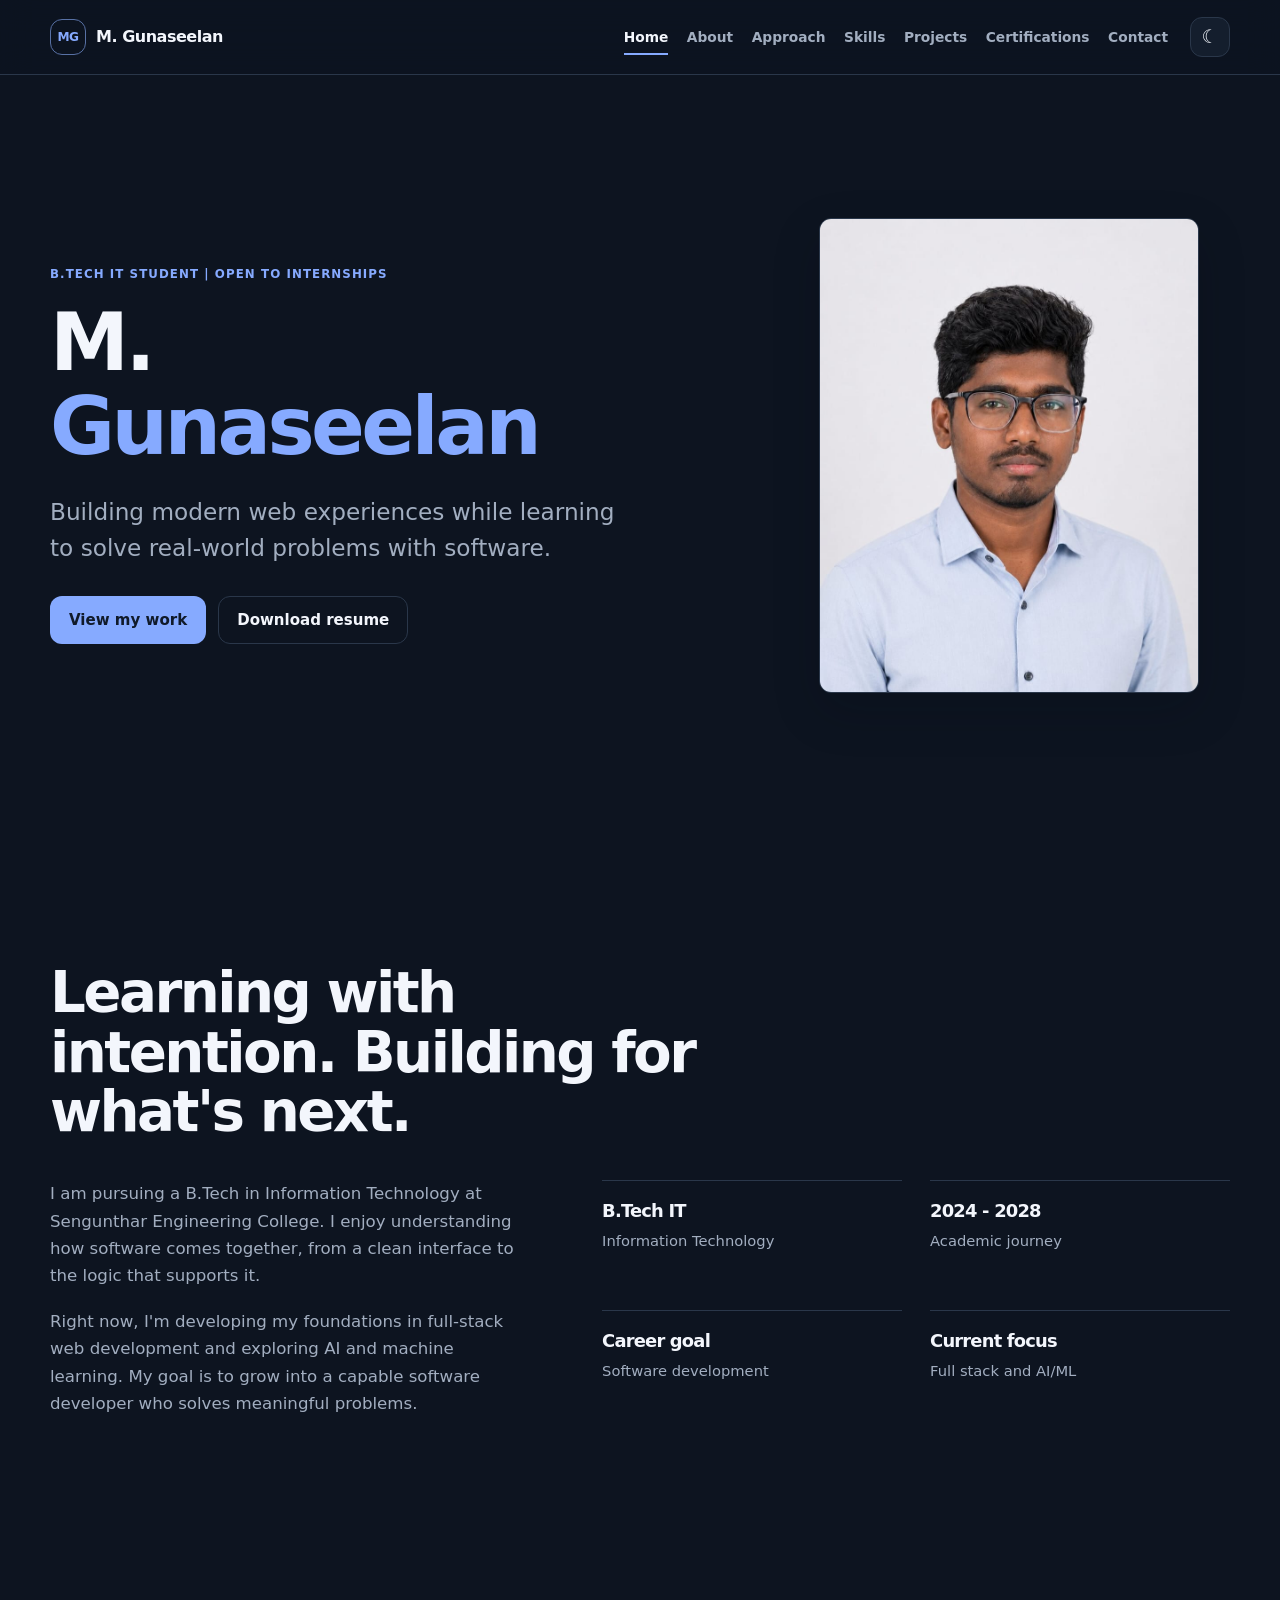
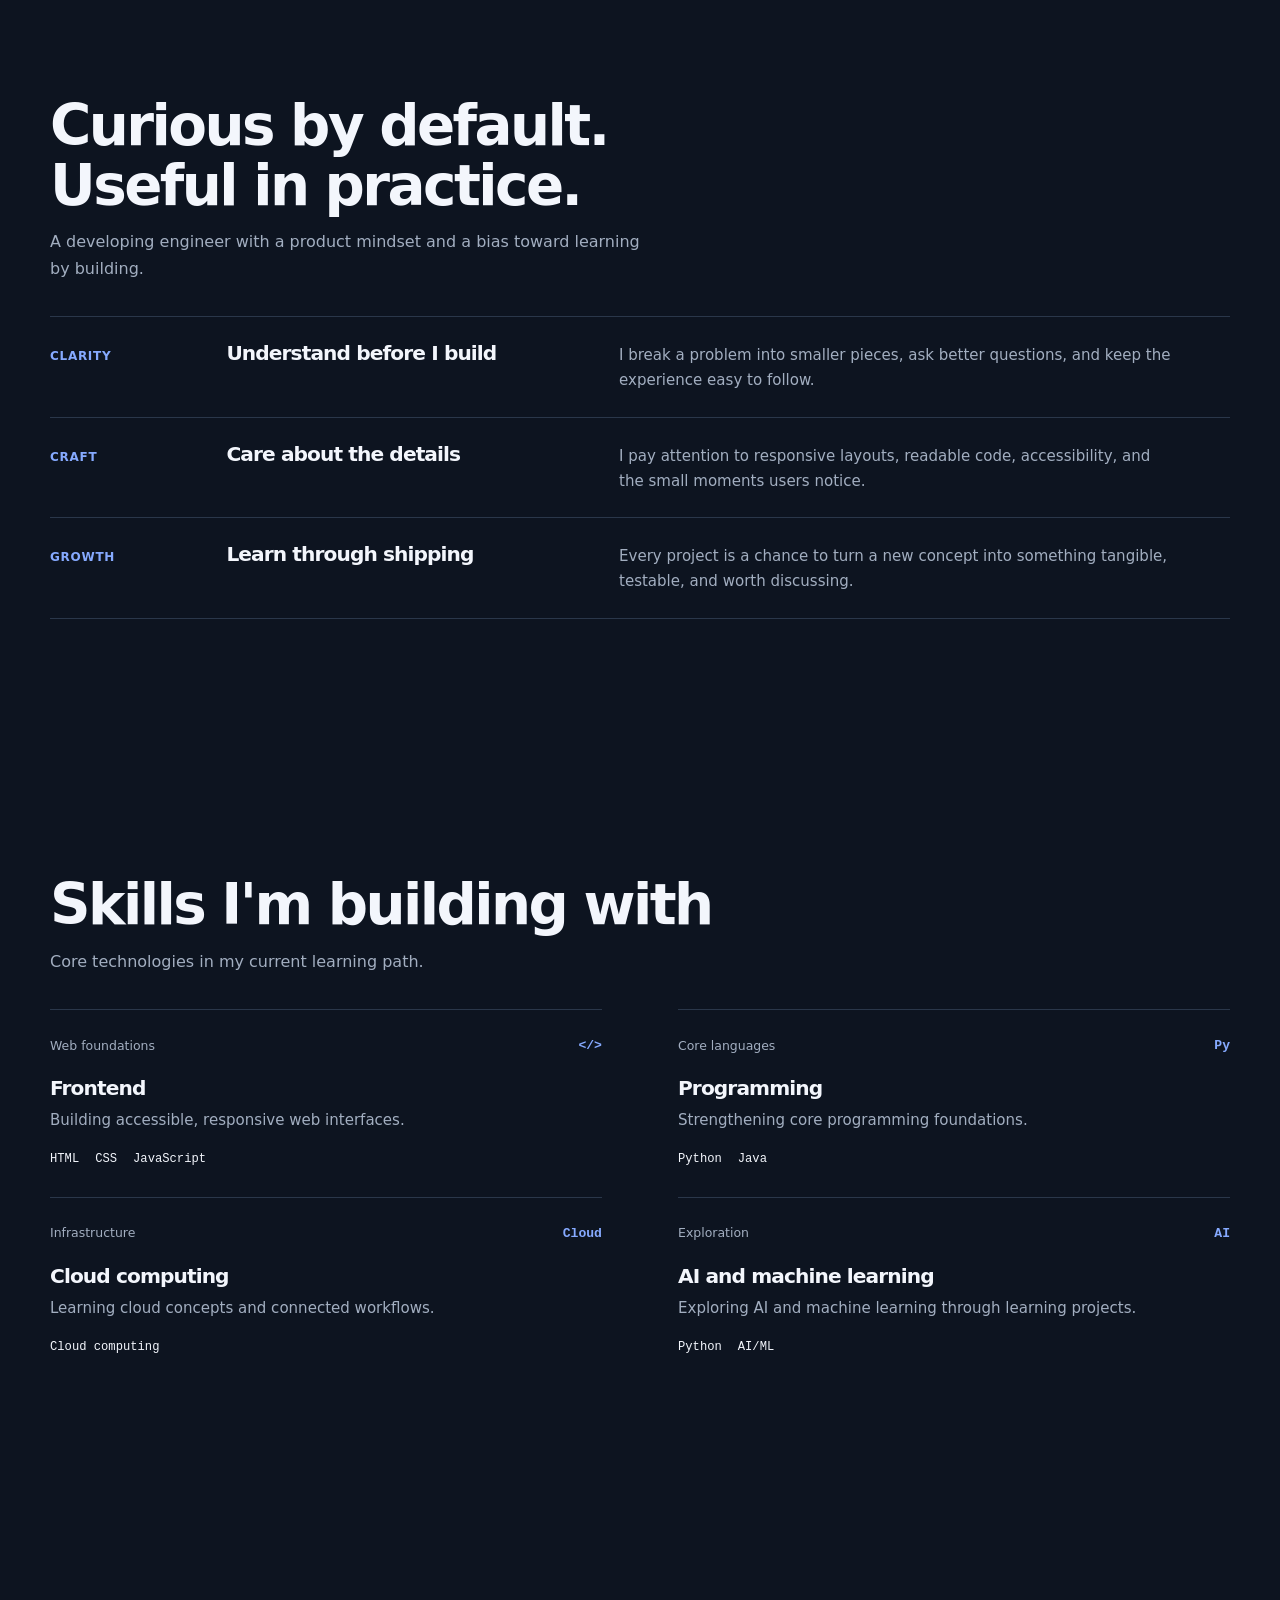
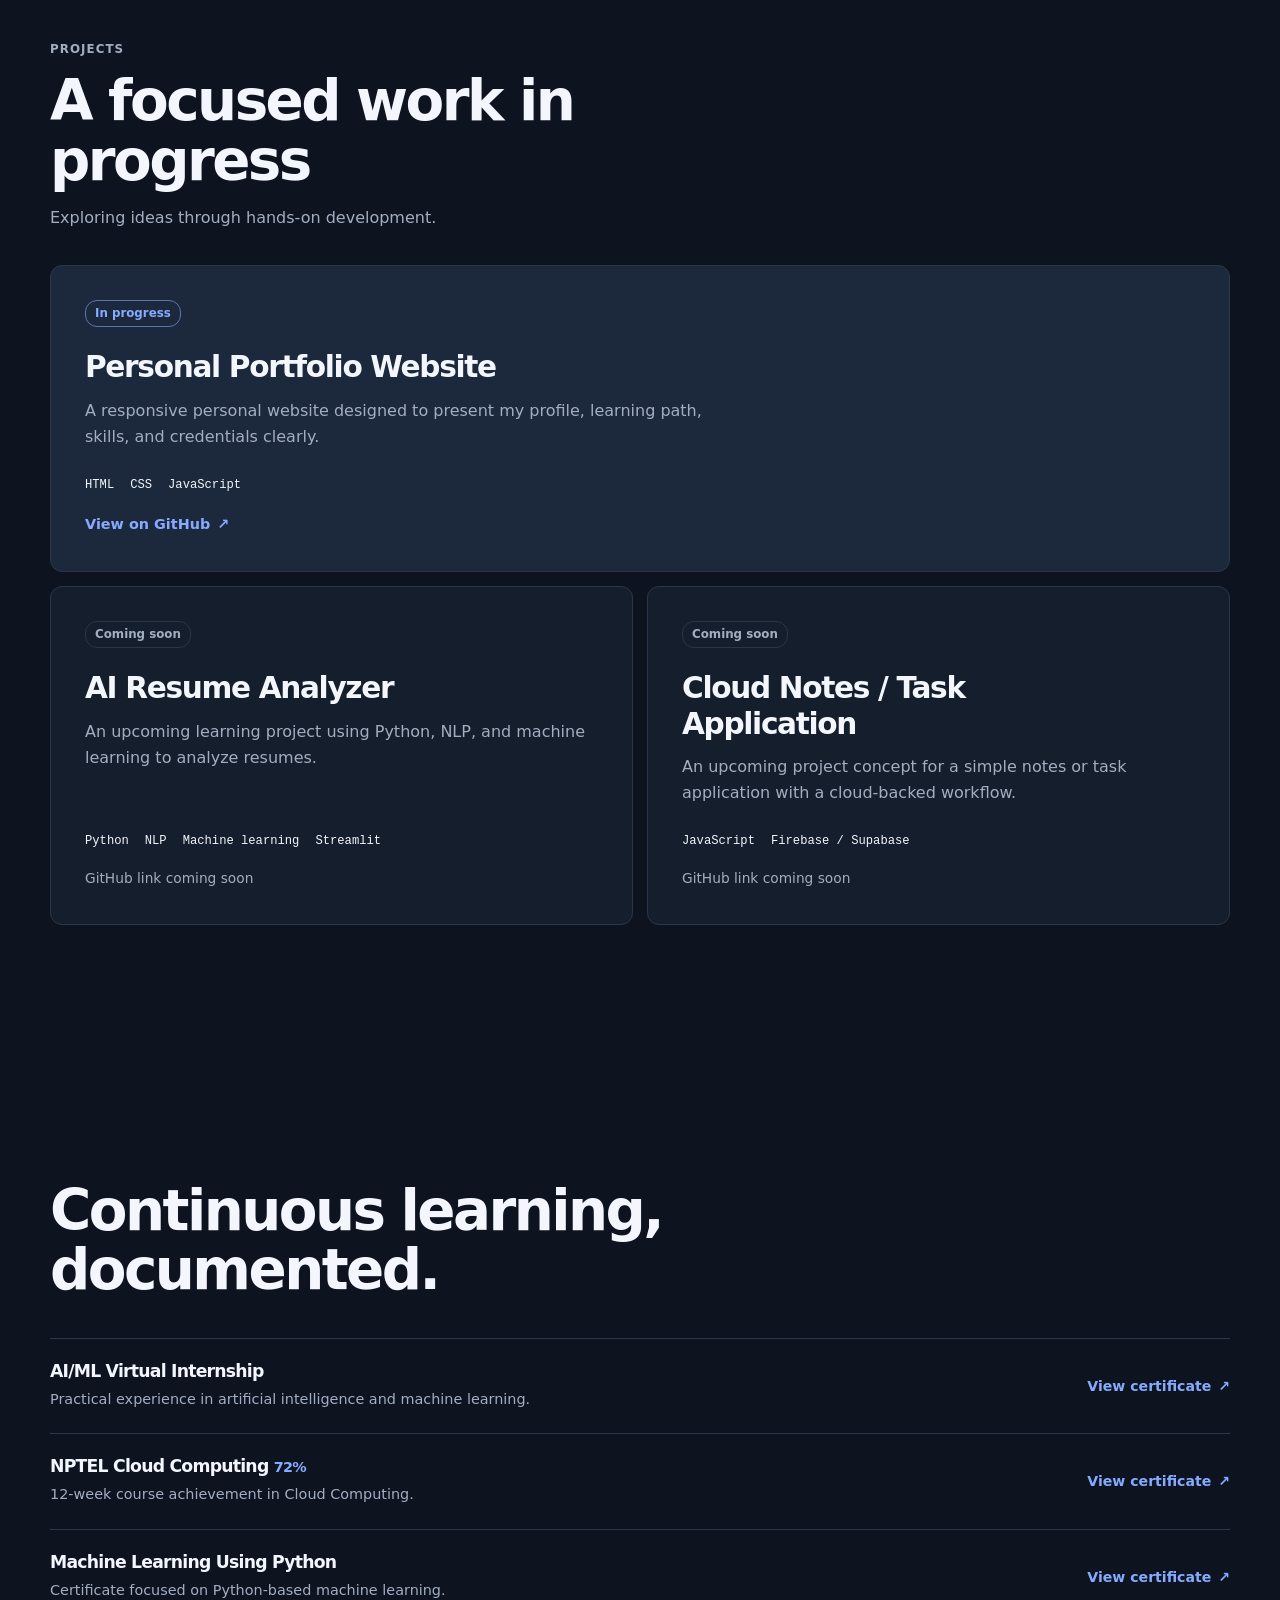
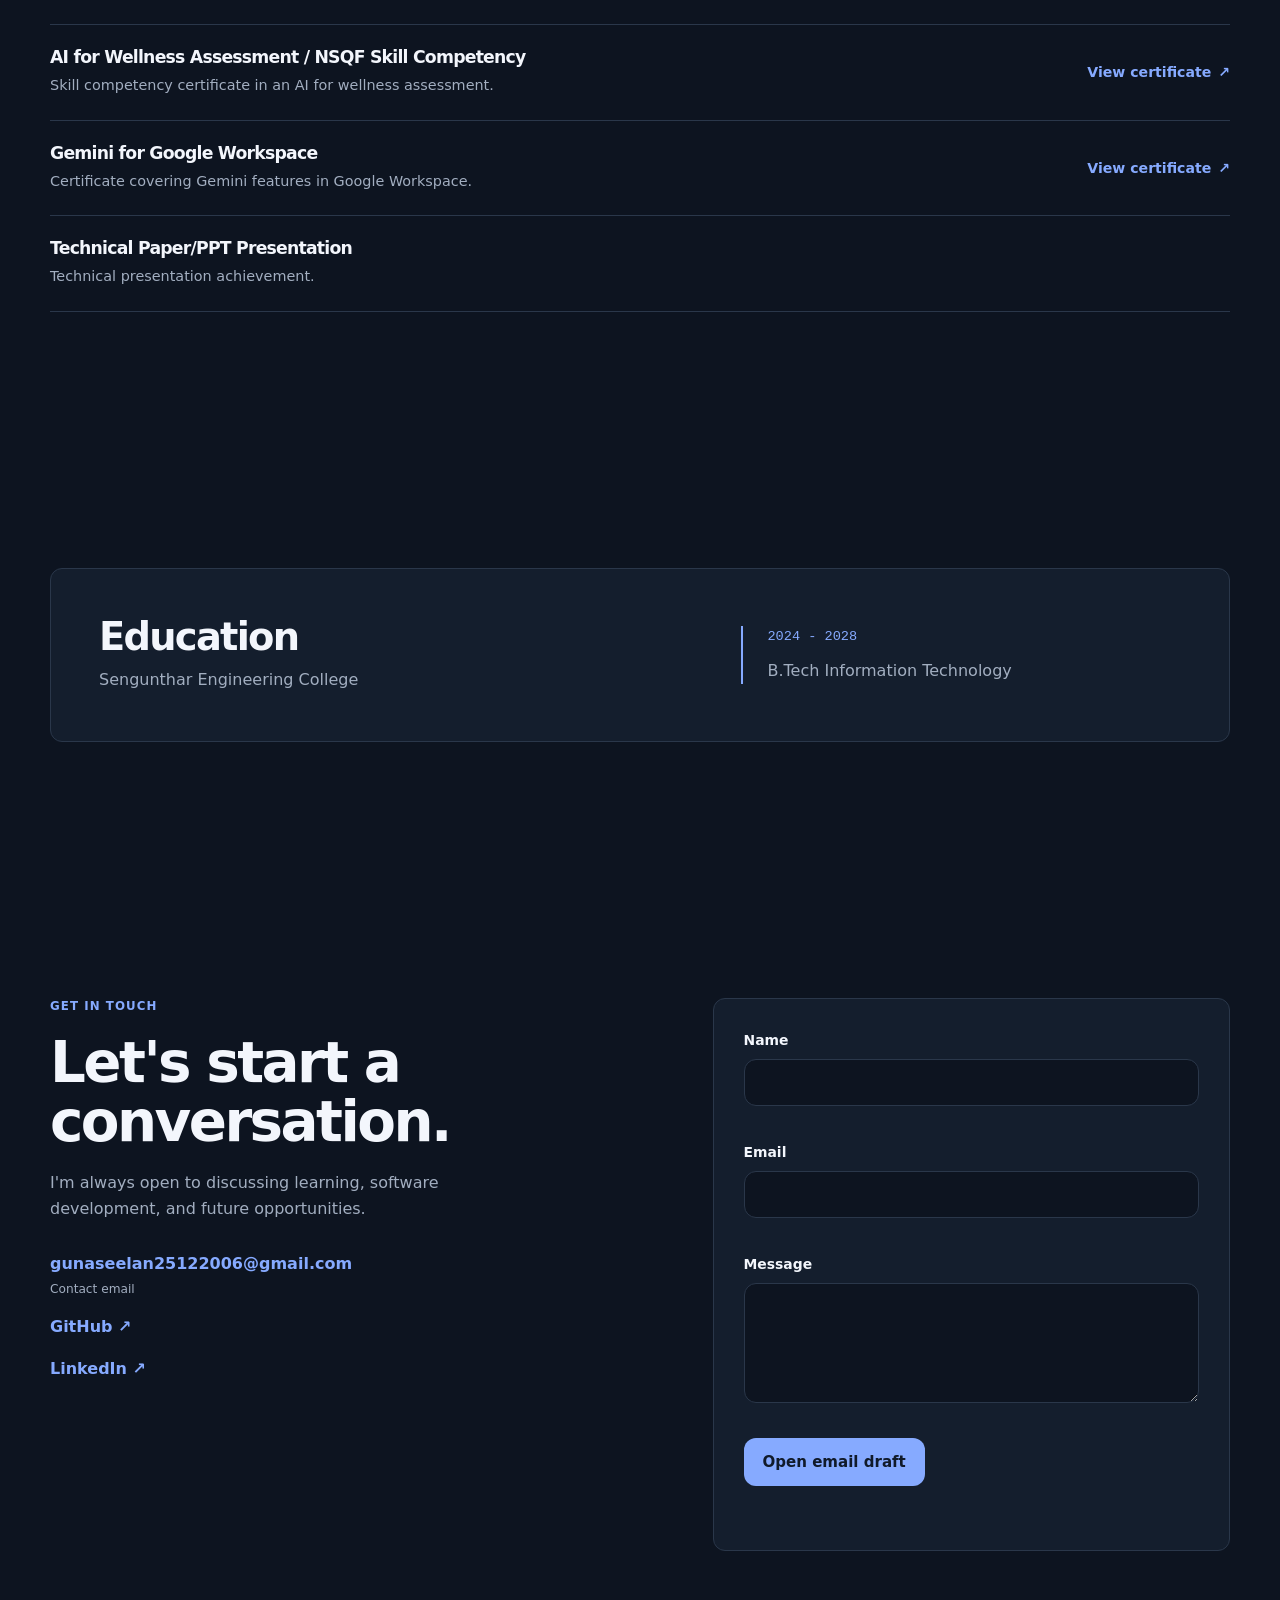
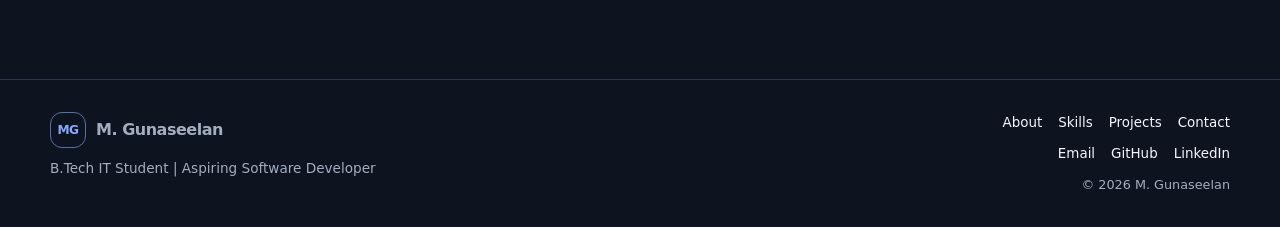
==== commit 2123de60: "Describe what you changed" ====
--- a/index.html
+++ b/index.html
@@ -5,26 +5,21 @@
     <meta name="viewport" content="width=device-width, initial-scale=1" />
     <meta
       name="description"
-      content="M. Gunaseelan — B.Tech Information Technology student and aspiring software developer."
+      content="M. Gunaseelan is a B.Tech Information Technology student exploring software development, full-stack web, and AI/ML."
     />
+    <meta name="theme-color" content="#0d1420" />
     <title>M. Gunaseelan | Software Developer</title>
-    <link rel="preconnect" href="https://fonts.googleapis.com" />
-    <link rel="preconnect" href="https://fonts.gstatic.com" crossorigin />
-    <link
-      href="https://fonts.googleapis.com/css2?family=DM+Mono:wght@400;500;700&family=Manrope:wght@400;500;600;700;800&display=swap"
-      rel="stylesheet"
-    />
     <link rel="stylesheet" href="style.css" />
   </head>
   <body>
+    <a class="skip-link" href="#main-content">Skip to content</a>
     <div class="scroll-progress" aria-hidden="true"><span></span></div>
-    <div class="ambient ambient-one" aria-hidden="true"></div>
-    <div class="ambient ambient-two" aria-hidden="true"></div>
     <header class="site-header">
       <nav class="nav container" aria-label="Primary navigation">
-        <a class="brand" href="#home"
-          ><span class="brand-mark">MG</span><span>M. Gunaseelan</span></a
-        >
+        <a class="brand" href="#home" aria-label="M. Gunaseelan, home">
+          <span class="brand-mark" aria-hidden="true">MG</span>
+          <span>M. Gunaseelan</span>
+        </a>
         <button
           class="menu-toggle"
           type="button"
@@ -35,89 +30,56 @@
           <span></span><span></span><span></span>
         </button>
         <div class="nav-menu" id="nav-menu">
-          <a class="nav-link active" href="#home">Home</a
-          ><a class="nav-link" href="#about">About</a
-          ><a class="nav-link" href="#approach">Approach</a
-          ><a class="nav-link" href="#skills">Skills</a
-          ><a class="nav-link" href="#projects">Projects</a
-          ><a class="nav-link" href="#certifications">Certifications</a
-          ><a class="nav-link" href="#contact">Contact</a>
+          <a class="nav-link active" href="#home" aria-current="location">Home</a>
+          <a class="nav-link" href="#about">About</a>
+          <a class="nav-link" href="#approach">Approach</a>
+          <a class="nav-link" href="#skills">Skills</a>
+          <a class="nav-link" href="#projects">Projects</a>
+          <a class="nav-link" href="#certifications">Certifications</a>
+          <a class="nav-link" href="#contact">Contact</a>
         </div>
         <button class="theme-toggle" type="button" aria-label="Switch theme">
-          <span class="theme-icon">☼</span>
+          <span class="theme-icon" aria-hidden="true">&#9788;</span>
         </button>
       </nav>
     </header>
-    <main>
-      <section class="hero container" id="home">
+
+    <main id="main-content">
+      <section class="hero container" id="home" aria-labelledby="hero-title">
         <div class="hero-copy">
-          <p class="eyebrow reveal hero-enter">
-            B.Tech IT Student <span>•</span> Aspiring Software Developer
-          </p>
-          <h1 class="reveal hero-enter">Hi, I'm <span>M. Gunaseelan.</span></h1>
+          <p class="eyebrow reveal hero-enter">B.Tech IT student | Open to internships</p>
+          <h1 class="reveal hero-enter" id="hero-title">
+            M. <span>Gunaseelan</span>
+          </h1>
           <p class="hero-statement reveal hero-enter">
-            Building modern web experiences and learning to solve real-world
+            Building modern web experiences while learning to solve real-world
             problems with software.
           </p>
-          <p class="intro reveal hero-enter">
-            I'm a B.Tech Information Technology student interested in software
-            development, full-stack development, and AI/ML. I'm focused on
-            growing through thoughtful learning and practical projects.
-          </p>
           <div class="hero-actions reveal hero-enter">
-            <a class="button primary" href="#projects"
-              >View My Work <span>↗</span></a
-            ><a class="button secondary" href="resume.pdf" download
-              >Download Resume <span>↓</span></a
-            >
-          </div>
-          <div class="socials reveal hero-enter">
-            <a
-              href="https://github.com/gunaseelan25122006-hash"
-              target="_blank"
-              rel="noopener noreferrer"
-              >GitHub ↗</a
-            ><a
-              href="https://www.linkedin.com/in/gunaseelan-m-55933233a"
-              target="_blank"
-              rel="noopener noreferrer"
-              >LinkedIn ↗</a
-            >
-          </div>
-          <div class="hero-note reveal hero-enter">
-            <span class="availability-dot"></span>
-            <span>Open to internships & early-career opportunities</span>
+            <a class="button primary" href="#projects">View my work</a>
+            <a class="button secondary" href="resume.pdf" download>Download resume</a>
           </div>
         </div>
         <div class="hero-visual reveal hero-enter">
-          <div class="photo-orbit" aria-hidden="true"></div>
-          <div class="photo-frame">
-            <img
-              src="assets/profile-photo.jpg"
-              alt="Portrait of M. Gunaseelan"
-            />
-          </div>
-          <span class="tech-badge html-b">HTML</span
-          ><span class="tech-badge css-b">CSS</span
-          ><span class="tech-badge js-b">JavaScript</span
-          ><span class="tech-badge py-b">Python</span>
-          <div class="visual-caption">
-            <span>Currently learning</span>
-            <strong>Full-stack + AI/ML</strong>
-          </div>
-        </div>
-      </section>
-      <section class="section container" id="about">
+          <img
+            class="profile-photo"
+            src="assets/profile-photo.jpg"
+            alt="Portrait of M. Gunaseelan"
+            fetchpriority="high"
+          />
+        </div>
+      </section>
+
+      <section class="section container" id="about" aria-labelledby="about-title">
         <div class="section-title reveal">
-          <p class="eyebrow">About me</p>
-          <h2>Learning with intention.<br />Building for what's next.</h2>
+          <h2 id="about-title">Learning with intention. Building for what's next.</h2>
         </div>
         <div class="about-grid">
           <div class="about-copy reveal">
             <p>
               I am pursuing a B.Tech in Information Technology at Sengunthar
               Engineering College. I enjoy understanding how software comes
-              together—from a clean interface to the logic that supports it.
+              together, from a clean interface to the logic that supports it.
             </p>
             <p>
               Right now, I'm developing my foundations in full-stack web
@@ -128,330 +90,248 @@
           </div>
           <div class="info-grid">
             <article class="info-card reveal">
-              <span>01</span>
               <h3>B.Tech IT</h3>
               <p>Information Technology</p>
             </article>
             <article class="info-card reveal">
-              <span>02</span>
-              <h3>2024–2028</h3>
+              <h3>2024 - 2028</h3>
               <p>Academic journey</p>
             </article>
             <article class="info-card reveal">
-              <span>03</span>
               <h3>Career goal</h3>
-              <p>Software Development</p>
+              <p>Software development</p>
             </article>
             <article class="info-card reveal">
-              <span>04</span>
               <h3>Current focus</h3>
-              <p>Full Stack + AI/ML</p>
+              <p>Full stack and AI/ML</p>
             </article>
           </div>
         </div>
       </section>
-      <section class="section container" id="approach">
+
+      <section class="section container" id="approach" aria-labelledby="approach-title">
         <div class="section-head reveal">
           <div>
-            <p class="eyebrow">How I work</p>
-            <h2>Curious by default.<br />Useful in practice.</h2>
-          </div>
-          <p>A developing engineer with a product mindset and a bias toward learning by building.</p>
+            <h2 id="approach-title">Curious by default. Useful in practice.</h2>
+            <p>A developing engineer with a product mindset and a bias toward learning by building.</p>
+          </div>
         </div>
         <div class="principles-grid">
           <article class="principle reveal">
-            <span>01 / CLARITY</span>
+            <span class="principle-label">Clarity</span>
             <h3>Understand before I build</h3>
             <p>I break a problem into smaller pieces, ask better questions, and keep the experience easy to follow.</p>
           </article>
           <article class="principle reveal">
-            <span>02 / CRAFT</span>
+            <span class="principle-label">Craft</span>
             <h3>Care about the details</h3>
             <p>I pay attention to responsive layouts, readable code, accessibility, and the small moments users notice.</p>
           </article>
           <article class="principle reveal">
-            <span>03 / GROWTH</span>
+            <span class="principle-label">Growth</span>
             <h3>Learn through shipping</h3>
             <p>Every project is a chance to turn a new concept into something tangible, testable, and worth discussing.</p>
           </article>
         </div>
       </section>
-      <section class="section container" id="skills">
+
+      <section class="section container" id="skills" aria-labelledby="skills-title">
         <div class="section-head reveal">
           <div>
-            <p class="eyebrow">Capabilities</p>
-            <h2>Skills I'm building with</h2>
-          </div>
-          <p>Core technologies in my current learning path.</p>
+            <h2 id="skills-title">Skills I'm building with</h2>
+            <p>Core technologies in my current learning path.</p>
+          </div>
         </div>
         <div class="skills-grid">
           <article class="skill-card skill-category reveal">
-            <div class="category-top"><span>01</span><b>&lt;/&gt;</b></div>
+            <div class="category-top"><span>Web foundations</span><b aria-hidden="true">&lt;/&gt;</b></div>
             <h3>Frontend</h3>
             <p>Building accessible, responsive web interfaces.</p>
-            <div class="tags">
-              <span>HTML</span><span>CSS</span><span>JavaScript</span>
-            </div>
+            <div class="tags"><span>HTML</span><span>CSS</span><span>JavaScript</span></div>
           </article>
           <article class="skill-card skill-category reveal">
-            <div class="category-top"><span>02</span><b>Py</b></div>
+            <div class="category-top"><span>Core languages</span><b aria-hidden="true">Py</b></div>
             <h3>Programming</h3>
             <p>Strengthening core programming foundations.</p>
             <div class="tags"><span>Python</span><span>Java</span></div>
           </article>
           <article class="skill-card skill-category reveal">
-            <div class="category-top"><span>03</span><b>☁</b></div>
-            <h3>Cloud Computing</h3>
+            <div class="category-top"><span>Infrastructure</span><b aria-hidden="true">Cloud</b></div>
+            <h3>Cloud computing</h3>
             <p>Learning cloud concepts and connected workflows.</p>
-            <div class="tags"><span>Cloud Computing</span></div>
+            <div class="tags"><span>Cloud computing</span></div>
           </article>
           <article class="skill-card skill-category reveal">
-            <div class="category-top"><span>04</span><b>AI</b></div>
-            <h3>AI / ML interest</h3>
+            <div class="category-top"><span>Exploration</span><b aria-hidden="true">AI</b></div>
+            <h3>AI and machine learning</h3>
             <p>Exploring AI and machine learning through learning projects.</p>
             <div class="tags"><span>Python</span><span>AI/ML</span></div>
           </article>
         </div>
       </section>
-      <section class="section container" id="projects">
+
+      <section class="section container" id="projects" aria-labelledby="projects-title">
         <div class="section-head reveal">
           <div>
             <p class="eyebrow">Projects</p>
-            <h2>A focused work in progress</h2>
-          </div>
-          <p>Exploring ideas through hands-on development.</p>
+            <h2 id="projects-title">A focused work in progress</h2>
+            <p>Exploring ideas through hands-on development.</p>
+          </div>
         </div>
         <div class="projects-grid">
-          <article class="project-card reveal">
-            <div class="project-meta">
-              <span>01</span><span class="status live">In progress</span>
-            </div>
+          <article class="project-card featured reveal">
+            <div class="project-meta"><span class="status active">In progress</span></div>
             <h3>Personal Portfolio Website</h3>
             <p>
               A responsive personal website designed to present my profile,
               learning path, skills, and credentials clearly.
             </p>
-            <div class="tags">
-              <span>HTML</span><span>CSS</span><span>JavaScript</span>
-            </div>
-            <a
-              href="https://github.com/gunaseelan25122006-hash"
-              target="_blank"
-              rel="noopener noreferrer"
-              >GitHub ↗</a
-            >
+            <div class="tags"><span>HTML</span><span>CSS</span><span>JavaScript</span></div>
+            <a href="https://github.com/gunaseelan25122006-hash" target="_blank" rel="noopener noreferrer">
+              View on GitHub <span aria-hidden="true">&#8599;</span>
+            </a>
           </article>
           <article class="project-card reveal">
-            <div class="project-meta">
-              <span>02</span><span class="status">Coming soon</span>
-            </div>
+            <div class="project-meta"><span class="status">Coming soon</span></div>
             <h3>AI Resume Analyzer</h3>
-            <p>
-              An upcoming learning project around using Python, NLP, and machine
-              learning to analyze resumes.
-            </p>
-            <div class="tags">
-              <span>Python</span><span>NLP</span><span>Machine Learning</span
-              ><span>Streamlit</span>
-            </div>
-            <p class="muted">GitHub — coming soon</p>
+            <p>An upcoming learning project using Python, NLP, and machine learning to analyze resumes.</p>
+            <div class="tags"><span>Python</span><span>NLP</span><span>Machine learning</span><span>Streamlit</span></div>
+            <p class="muted">GitHub link coming soon</p>
           </article>
           <article class="project-card reveal">
-            <div class="project-meta">
-              <span>03</span><span class="status">Coming soon</span>
-            </div>
+            <div class="project-meta"><span class="status">Coming soon</span></div>
             <h3>Cloud Notes / Task Application</h3>
-            <p>
-              An upcoming project concept for a simple notes or task application
-              with a cloud-backed workflow.
-            </p>
-            <div class="tags">
-              <span>JavaScript</span><span>Firebase/Supabase</span>
-            </div>
-            <p class="muted">GitHub — coming soon</p>
-          </article>
-        </div>
-      </section>
-      <section class="section container" id="certifications">
+            <p>An upcoming project concept for a simple notes or task application with a cloud-backed workflow.</p>
+            <div class="tags"><span>JavaScript</span><span>Firebase / Supabase</span></div>
+            <p class="muted">GitHub link coming soon</p>
+          </article>
+        </div>
+      </section>
+
+      <section class="section container" id="certifications" aria-labelledby="certifications-title">
         <div class="section-title reveal">
-          <p class="eyebrow">Credentials & achievements</p>
-          <h2>Continuous learning,<br />documented.</h2>
+          <h2 id="certifications-title">Continuous learning, documented.</h2>
         </div>
         <div class="credential-list">
           <article class="credential reveal">
-            <span>01</span>
             <div>
               <h3>AI/ML Virtual Internship</h3>
               <p>Practical experience in artificial intelligence and machine learning.</p>
             </div>
-            <a
-              href="certificates/ai-ml-virtual-internship.pdf"
-              target="_blank"
-              rel="noopener noreferrer"
-              >View ↗</a
-            >
-          </article>
-          <article class="credential reveal">
-            <span>02</span>
-            <div>
-              <h3>NPTEL Cloud Computing <em>— 72%</em></h3>
+            <a href="certificates/ai-ml-virtual-internship.pdf" target="_blank" rel="noopener noreferrer">View certificate <span aria-hidden="true">&#8599;</span></a>
+          </article>
+          <article class="credential reveal">
+            <div>
+              <h3>NPTEL Cloud Computing <em>72%</em></h3>
               <p>12-week course achievement in Cloud Computing.</p>
             </div>
-            <a
-              href="certificates/nptel26cs55.pdf"
-              target="_blank"
-              rel="noopener noreferrer"
-              >View ↗</a
-            >
-          </article>
-          <article class="credential reveal">
-            <span>03</span>
+            <a href="certificates/nptel26cs55.pdf" target="_blank" rel="noopener noreferrer">View certificate <span aria-hidden="true">&#8599;</span></a>
+          </article>
+          <article class="credential reveal">
             <div>
               <h3>Machine Learning Using Python</h3>
               <p>Certificate focused on Python-based machine learning.</p>
             </div>
-            <a
-              href="certificates/machine-learning-using-python.pdf"
-              target="_blank"
-              rel="noopener noreferrer"
-              >View ↗</a
-            >
-          </article>
-          <article class="credential reveal">
-            <span>04</span>
+            <a href="certificates/machine-learning-using-python.pdf" target="_blank" rel="noopener noreferrer">View certificate <span aria-hidden="true">&#8599;</span></a>
+          </article>
+          <article class="credential reveal">
             <div>
               <h3>AI for Wellness Assessment / NSQF Skill Competency</h3>
               <p>Skill competency certificate in an AI for wellness assessment.</p>
             </div>
-            <a
-              href="certificates/sec-certificate.pdf"
-              target="_blank"
-              rel="noopener noreferrer"
-              >View ↗</a
-            >
-          </article>
-          <article class="credential reveal">
-            <span>05</span>
+            <a href="certificates/sec-certificate.pdf" target="_blank" rel="noopener noreferrer">View certificate <span aria-hidden="true">&#8599;</span></a>
+          </article>
+          <article class="credential reveal">
             <div>
               <h3>Gemini for Google Workspace</h3>
               <p>Certificate covering Gemini features in Google Workspace.</p>
             </div>
-            <a
-              href="certificates/gemini-for-google-workspace.pdf"
-              target="_blank"
-              rel="noopener noreferrer"
-              >View ↗</a
-            >
-          </article>
-          <article class="credential reveal">
-            <span>06</span>
+            <a href="certificates/gemini-for-google-workspace.pdf" target="_blank" rel="noopener noreferrer">View certificate <span aria-hidden="true">&#8599;</span></a>
+          </article>
+          <article class="credential reveal">
             <div>
               <h3>Technical Paper/PPT Presentation</h3>
               <p>Technical presentation achievement.</p>
             </div>
-            <a
-              href=""
-              target="_blank"
-              rel="noopener noreferrer"
-              >View ↗</a
-            >
-          </article>
-        </div>
-      </section>
-      <section class="section container" id="education">
+          </article>
+        </div>
+      </section>
+
+      <section class="section container" id="education" aria-labelledby="education-title">
         <div class="education-card reveal">
-          <p class="eyebrow">Education</p>
-          <span class="education-line"></span>
-          <p>2024–2028</p>
-          <h2>B.Tech Information Technology</h2>
-          <p>Sengunthar Engineering College</p>
-        </div>
-      </section>
-      <section class="section container contact" id="contact">
+          <div>
+            <h2 id="education-title">Education</h2>
+            <p>Sengunthar Engineering College</p>
+          </div>
+          <div class="education-details">
+            <p class="education-period">2024 - 2028</p>
+            <p>B.Tech Information Technology</p>
+          </div>
+        </div>
+      </section>
+
+      <section class="section container contact" id="contact" aria-labelledby="contact-title">
         <div class="contact-intro reveal">
           <p class="eyebrow">Get in touch</p>
-          <h2>Let's start a conversation.</h2>
-          <p>
-            I'm always open to discussing learning, software development, and
-            future opportunities.
-          </p>
+          <h2 id="contact-title">Let's start a conversation.</h2>
+          <p>I'm always open to discussing learning, software development, and future opportunities.</p>
           <div class="contact-links">
-            <a href="mailto:gunaseelan25122006@gmail.com"
-              >gunaseelan25122006@gmail.com <small>Contact email</small></a
-            ><a
-              href="https://github.com/gunaseelan25122006-hash"
-              target="_blank"
-              rel="noopener noreferrer"
-              >GitHub ↗</a
-            ><a
-              href="https://www.linkedin.com/in/gunaseelan-m-55933233a"
-              target="_blank"
-              rel="noopener noreferrer"
-              >LinkedIn ↗</a
-            >
+            <a href="mailto:gunaseelan25122006@gmail.com">
+              gunaseelan25122006@gmail.com <small>Contact email</small>
+            </a>
+            <a href="https://github.com/gunaseelan25122006-hash" target="_blank" rel="noopener noreferrer">GitHub <span aria-hidden="true">&#8599;</span></a>
+            <a href="https://www.linkedin.com/in/gunaseelan-m-55933233a" target="_blank" rel="noopener noreferrer">LinkedIn <span aria-hidden="true">&#8599;</span></a>
           </div>
         </div>
         <form class="contact-form reveal" novalidate>
-          <label for="name"
-            >Name<input
-              id="name"
-              name="name"
-              autocomplete="name"
-              required /><small></small></label
-          ><label for="email"
-            >Email<input
-              id="email"
-              name="email"
-              type="email"
-              autocomplete="email"
-              required /><small></small></label
-          ><label for="message"
-            >Message<textarea
-              id="message"
-              name="message"
-              rows="4"
-              required
-            ></textarea
-            ><small></small></label
-          ><button class="button primary" type="submit">
-            Send message <span>↗</span>
-          </button>
-          <p class="form-message" role="status"></p>
+          <label for="name">
+            Name
+            <input id="name" name="name" autocomplete="name" required aria-describedby="name-error" />
+            <small id="name-error"></small>
+          </label>
+          <label for="email">
+            Email
+            <input id="email" name="email" type="email" autocomplete="email" required aria-describedby="email-error" />
+            <small id="email-error"></small>
+          </label>
+          <label for="message">
+            Message
+            <textarea id="message" name="message" rows="4" required aria-describedby="message-error"></textarea>
+            <small id="message-error"></small>
+          </label>
+          <button class="button primary" type="submit">Open email draft</button>
+          <p class="form-message" role="status" aria-live="polite"></p>
         </form>
       </section>
     </main>
-    <footer>
+
+    <footer class="site-footer">
       <div class="container footer-content">
         <div>
-          <a class="brand" href="#home"
-            ><span class="brand-mark">MG</span><span>M. Gunaseelan</span></a
-          >
+          <a class="brand" href="#home">
+            <span class="brand-mark" aria-hidden="true">MG</span>
+            <span>M. Gunaseelan</span>
+          </a>
           <p>B.Tech IT Student | Aspiring Software Developer</p>
         </div>
         <div class="footer-right">
           <nav class="footer-nav" aria-label="Footer navigation">
-            <a href="#about">About</a><a href="#skills">Skills</a
-            ><a href="#projects">Projects</a><a href="#contact">Contact</a>
+            <a href="#about">About</a>
+            <a href="#skills">Skills</a>
+            <a href="#projects">Projects</a>
+            <a href="#contact">Contact</a>
           </nav>
-          <div>
-            <a href="mailto:gunaseelan25122006@gmail.com">Email</a
-            ><a
-              href="https://github.com/gunaseelan25122006-hash"
-              target="_blank"
-              rel="noopener noreferrer"
-              >GitHub</a
-            ><a
-              href="https://www.linkedin.com/in/gunaseelan-m-55933233a"
-              target="_blank"
-              rel="noopener noreferrer"
-              >LinkedIn</a
-            >
-          </div>
-          <p>© <span id="year"></span> M. Gunaseelan</p>
+          <div class="footer-socials">
+            <a href="mailto:gunaseelan25122006@gmail.com">Email</a>
+            <a href="https://github.com/gunaseelan25122006-hash" target="_blank" rel="noopener noreferrer">GitHub</a>
+            <a href="https://www.linkedin.com/in/gunaseelan-m-55933233a" target="_blank" rel="noopener noreferrer">LinkedIn</a>
+          </div>
+          <p>&copy; <span id="year"></span> M. Gunaseelan</p>
         </div>
       </div>
     </footer>
-    <button class="back-top" type="button" aria-label="Back to top">↑</button>
+
+    <button class="back-top" type="button" aria-label="Back to top" aria-hidden="true" inert>&#8593;</button>
     <script src="script.js"></script>
   </body>
 </html>
--- a/style.css
+++ b/style.css
@@ -1,1214 +1,1097 @@
 :root {
   color-scheme: dark;
-  --bg: #0b1117;
-  --surface: #111a22;
-  --surface-2: #17242c;
-  --text: #f4f0e8;
-  --muted: #9baab0;
-  --line: #2a3a40;
-  --primary: #ff765f;
-  --accent: #8be0c1;
-  --shadow: 0 24px 70px rgba(0, 0, 0, 0.34);
-}
+  --bg: #0d1420;
+  --surface: #141e2d;
+  --surface-raised: #192538;
+  --text: #f3f6fc;
+  --muted: #a2aec0;
+  --line: #2a374a;
+  --accent: #86aaff;
+  --accent-strong: #a9c1ff;
+  --accent-ink: #101a2a;
+  --error: #f3a0ab;
+  --shadow: 0 18px 48px rgb(4 10 20 / 18%);
+  --radius: 12px;
+}
+
 [data-theme="light"] {
   color-scheme: light;
-  --bg: #f4f0e8;
-  --surface: #fffaf2;
-  --surface-2: #e9eee8;
-  --text: #17252a;
-  --muted: #5c6a6b;
-  --line: #d6ded9;
-  --primary: #df563e;
-  --accent: #167c69;
-  --shadow: 0 20px 55px rgba(43, 61, 56, 0.12);
-}
+  --bg: #f4f6fb;
+  --surface: #ffffff;
+  --surface-raised: #eaf0fa;
+  --text: #172238;
+  --muted: #56647a;
+  --line: #d8e0ee;
+  --accent: #315fbd;
+  --accent-strong: #234a9a;
+  --accent-ink: #ffffff;
+  --error: #a53246;
+  --shadow: 0 18px 48px rgb(39 61 101 / 9%);
+}
+
 * {
   box-sizing: border-box;
 }
+
 html {
   scroll-behavior: smooth;
-}
+  scroll-padding-top: 88px;
+}
+
 body {
+  min-width: 320px;
   margin: 0;
+  overflow-x: hidden;
   background: var(--bg);
   color: var(--text);
-  font:
-    16px/1.65 Manrope,
-    ui-sans-serif,
-    system-ui,
-    -apple-system,
-    "Segoe UI",
-    sans-serif;
-  overflow-x: hidden;
-}
-body:before {
-  content: "";
-  position: fixed;
-  inset: 0;
-  pointer-events: none;
-  opacity: 0.2;
-  background-image:
-    linear-gradient(rgba(255, 255, 255, 0.03) 1px, transparent 1px),
-    linear-gradient(90deg, rgba(255, 255, 255, 0.03) 1px, transparent 1px);
-  background-size: 64px 64px;
-  mask-image: linear-gradient(to bottom, black, transparent 75%);
-}
+  font-family: "Avenir Next", "Segoe UI", system-ui, sans-serif;
+  font-size: 16px;
+  line-height: 1.65;
+  transition: background-color 220ms ease, color 220ms ease;
+}
+
 a {
   color: inherit;
   text-decoration: none;
 }
+
 button,
 input,
 textarea {
   font: inherit;
 }
+
+button,
+a,
+input,
+textarea {
+  -webkit-tap-highlight-color: transparent;
+}
+
+:focus-visible {
+  outline: 3px solid var(--accent);
+  outline-offset: 4px;
+}
+
 .container {
   width: min(1180px, calc(100% - 48px));
   margin-inline: auto;
 }
+
+.skip-link {
+  position: fixed;
+  top: 12px;
+  left: 12px;
+  z-index: 100;
+  padding: 10px 14px;
+  transform: translateY(-160%);
+  border-radius: var(--radius);
+  background: var(--accent);
+  color: var(--accent-ink);
+  font-weight: 700;
+}
+
+.skip-link:focus {
+  transform: translateY(0);
+}
+
 .scroll-progress {
   position: fixed;
   inset: 0 0 auto;
-  height: 3px;
   z-index: 100;
-}
+  height: 2px;
+  pointer-events: none;
+}
+
 .scroll-progress span {
   display: block;
+  width: 100%;
   height: 100%;
   transform: scaleX(0);
   transform-origin: left;
-  background: linear-gradient(90deg, var(--primary), var(--accent));
-}
-.ambient {
-  position: fixed;
-  width: 30rem;
-  height: 30rem;
-  border-radius: 50%;
-  filter: blur(90px);
-  opacity: 0.12;
-  pointer-events: none;
-  z-index: -1;
-}
-.ambient-one {
-  background: var(--primary);
-  top: 8rem;
-  left: -12rem;
-  animation: drift 18s ease-in-out infinite alternate;
-}
-.ambient-two {
   background: var(--accent);
-  right: -14rem;
-  top: 50%;
-  animation: drift 22s ease-in-out infinite alternate-reverse;
-}
-@keyframes drift {
-  to {
-    transform: translate(55px, 35px) scale(1.08);
-  }
-}
+}
+
+@supports (animation-timeline: scroll()) {
+  .scroll-progress span {
+    animation: page-progress linear both;
+    animation-timeline: scroll(root block);
+  }
+
+  @keyframes page-progress {
+    to {
+      transform: scaleX(1);
+    }
+  }
+}
+
 .site-header {
   position: sticky;
   top: 0;
   z-index: 20;
-  border-bottom: 1px solid transparent;
-  background: rgba(11, 17, 23, 0.68);
-  backdrop-filter: blur(18px);
-  transition: 0.25s;
-}
-.site-header.scrolled {
-  background: color-mix(in srgb, var(--bg) 88%, transparent);
-  border-color: var(--line);
-}
+  border-bottom: 1px solid var(--line);
+  background: color-mix(in srgb, var(--bg) 94%, transparent);
+  backdrop-filter: blur(16px);
+}
+
 .nav {
-  min-height: 78px;
+  position: relative;
   display: flex;
-  align-items: center;
-  gap: 28px;
-}
+  min-height: 74px;
+  align-items: center;
+  gap: 22px;
+}
+
 .brand {
   display: inline-flex;
+  flex: 0 0 auto;
   align-items: center;
   gap: 10px;
+  font-weight: 750;
+  letter-spacing: -0.03em;
+}
+
+.brand-mark {
+  display: grid;
+  width: 36px;
+  height: 36px;
+  place-items: center;
+  border: 1px solid color-mix(in srgb, var(--accent) 50%, var(--line));
+  border-radius: var(--radius);
+  color: var(--accent);
+  font-size: 0.76rem;
   font-weight: 800;
-  letter-spacing: -0.02em;
-}
-.brand-mark {
-  display: grid;
-  place-items: center;
-  width: 38px;
-  height: 38px;
-  border-radius: 12px;
-  background: linear-gradient(135deg, var(--primary), var(--accent));
-  color: #071016;
-  font-size: 0.78rem;
-}
+}
+
 .nav-menu {
   display: flex;
   align-items: center;
-  gap: 24px;
+  gap: clamp(10px, 1.45vw, 20px);
   margin-left: auto;
   color: var(--muted);
-  font-size: 0.91rem;
-  font-weight: 650;
-}
+  font-size: 0.86rem;
+  font-weight: 600;
+}
+
 .nav-link {
   position: relative;
-  padding: 8px 0;
-  transition: color 0.2s;
-}
+  padding-block: 8px;
+  transition: color 180ms ease;
+}
+
 .nav-link:hover,
 .nav-link.active {
   color: var(--text);
 }
-.nav-link.active:after {
+
+.nav-link.active::after {
+  position: absolute;
+  right: 0;
+  bottom: 1px;
+  left: 0;
+  height: 2px;
+  background: var(--accent);
   content: "";
-  position: absolute;
-  left: 0;
-  right: 0;
-  bottom: 0;
-  height: 2px;
-  border-radius: 2px;
-  background: var(--accent);
-}
+}
+
 .theme-toggle,
 .menu-toggle {
+  display: grid;
+  flex: 0 0 auto;
+  place-items: center;
   border: 1px solid var(--line);
+  border-radius: var(--radius);
   background: var(--surface);
   color: var(--text);
   cursor: pointer;
-}
+  transition: border-color 180ms ease, background-color 180ms ease;
+}
+
 .theme-toggle {
   width: 40px;
   height: 40px;
-  border-radius: 12px;
-}
+  font-size: 1.15rem;
+}
+
+.theme-toggle:hover,
+.menu-toggle:hover {
+  border-color: var(--accent);
+}
+
 .menu-toggle {
   display: none;
   width: 42px;
   height: 40px;
-  border-radius: 12px;
-  padding: 9px;
-}
+  padding: 8px;
+}
+
 .menu-toggle span {
   display: block;
+  width: 19px;
   height: 2px;
+  margin: 2px 0;
   background: currentColor;
-  margin: 4px 0;
-  transition: 0.2s;
-}
+  transition: transform 180ms ease;
+}
+
 .hero {
-  min-height: calc(100vh - 78px);
-  display: grid;
-  grid-template-columns: 1.12fr 0.88fr;
-  align-items: center;
-  gap: clamp(35px, 8vw, 100px);
-  padding-block: clamp(72px, 10vw, 140px);
-}
+  display: grid;
+  min-height: min(760px, calc(100dvh - 74px));
+  grid-template-columns: minmax(0, 1.18fr) minmax(280px, 0.82fr);
+  align-items: center;
+  gap: clamp(36px, 8vw, 104px);
+  padding-block: clamp(64px, 8vw, 96px);
+}
+
+.hero-copy {
+  max-width: 670px;
+}
+
 .eyebrow {
-  margin: 0 0 14px;
+  margin: 0 0 18px;
   color: var(--accent);
   font-size: 0.74rem;
-  font-weight: 800;
-  letter-spacing: 0.13em;
+  font-weight: 750;
+  letter-spacing: 0.09em;
+  line-height: 1.4;
   text-transform: uppercase;
 }
-.eyebrow span {
-  color: var(--muted);
-  padding: 0 5px;
-}
+
 h1,
 h2,
 h3,
 p {
   overflow-wrap: break-word;
 }
+
 h1,
 h2,
 h3 {
   margin: 0;
-  line-height: 1.08;
   letter-spacing: -0.045em;
 }
+
+h1,
+h2 {
+  font-weight: 720;
+  line-height: 1.06;
+}
+
 h1 {
-  max-width: 10ch;
-  font-size: clamp(3.5rem, 8vw, 7.3rem);
-  font-weight: 800;
-}
+  max-width: none;
+  font-size: clamp(3.4rem, 6.2vw, 5.8rem);
+}
+
 h1 span {
-  color: var(--primary);
-}
+  display: block;
+  color: var(--accent);
+}
+
 h2 {
-  font-size: clamp(2.2rem, 5vw, 4.3rem);
-}
+  max-width: 18ch;
+  font-size: clamp(2.2rem, 4.4vw, 3.8rem);
+}
+
 h3 {
-  font-size: 1.18rem;
-}
+  font-size: 1.26rem;
+  font-weight: 700;
+  line-height: 1.2;
+}
+
 .hero-statement {
-  max-width: 650px;
-  margin: 28px 0 14px;
-  font-size: clamp(1.35rem, 2.5vw, 2rem);
-  line-height: 1.25;
-}
-.intro {
-  max-width: 620px;
-  margin: 0;
-  color: var(--muted);
-  font-size: 1.06rem;
-}
-.hero-actions,
-.socials {
+  max-width: 590px;
+  margin: 25px 0 0;
+  color: var(--muted);
+  font-size: clamp(1.17rem, 2vw, 1.45rem);
+  line-height: 1.55;
+}
+
+.hero-actions {
   display: flex;
   flex-wrap: wrap;
-  align-items: center;
   gap: 12px;
-}
-.hero-actions {
   margin-top: 30px;
 }
-.socials {
-  margin-top: 24px;
-  gap: 24px;
-  color: var(--muted);
-  font-weight: 700;
-}
-.socials a:hover {
-  color: var(--accent);
-}
-.hero-note {
-  display: flex;
-  align-items: center;
-  gap: 9px;
-  margin-top: 28px;
-  color: var(--muted);
-  font-family: "DM Mono", monospace;
-  font-size: 0.72rem;
-  letter-spacing: 0.02em;
-}
-.availability-dot {
-  width: 8px;
-  height: 8px;
-  border-radius: 50%;
-  background: var(--accent);
-  box-shadow: 0 0 0 5px color-mix(in srgb, var(--accent) 15%, transparent),
-    0 0 18px var(--accent);
-}
+
 .button {
   display: inline-flex;
+  min-height: 48px;
   align-items: center;
   justify-content: center;
-  gap: 10px;
-  min-height: 48px;
-  padding: 12px 19px;
+  gap: 9px;
+  padding: 11px 18px;
   border: 1px solid transparent;
-  border-radius: 13px;
-  font-weight: 800;
+  border-radius: var(--radius);
+  font-size: 0.94rem;
+  font-weight: 700;
+  line-height: 1.2;
+  text-align: center;
   cursor: pointer;
-  transition:
-    transform 0.2s,
-    box-shadow 0.2s;
-}
-.button:hover {
-  transform: translateY(-3px);
-}
+  transition: transform 180ms ease, border-color 180ms ease, background-color 180ms ease;
+}
+
+.button:active {
+  transform: translateY(1px);
+}
+
 .button.primary {
-  background: linear-gradient(135deg, var(--primary), #f2a064);
-  color: #fff;
-  box-shadow: 0 12px 28px color-mix(in srgb, var(--primary) 30%, transparent);
-}
+  background: var(--accent);
+  color: var(--accent-ink);
+}
+
+.button.primary:hover {
+  background: var(--accent-strong);
+}
+
 .button.secondary {
   border-color: var(--line);
+  background: transparent;
+  color: var(--text);
+}
+
+.button.secondary:hover {
+  border-color: var(--accent);
   background: var(--surface);
-  color: var(--text);
-}
+}
+
 .hero-visual {
-  position: relative;
-  min-height: 475px;
-  display: grid;
-  place-items: center;
-}
-.hero-visual:before {
-  content: "01 / 04";
-  position: absolute;
-  top: 8%;
-  right: 2%;
-  color: var(--muted);
-  font-family: "DM Mono", monospace;
-  font-size: 0.68rem;
-  letter-spacing: 0.1em;
-}
-.photo-frame {
-  position: relative;
-  width: min(370px, 74vw);
-  aspect-ratio: 4/5;
-  border: 1px solid color-mix(in srgb, var(--primary) 70%, var(--line));
-  border-radius: 34px 34px 90px 34px;
-  overflow: hidden;
+  display: flex;
+  justify-content: center;
+}
+
+.profile-photo {
+  display: block;
+  width: min(100%, 380px);
+  aspect-ratio: 4 / 5;
+  border: 1px solid var(--line);
+  border-radius: var(--radius);
   background: var(--surface);
   box-shadow: var(--shadow);
-  animation: float 7s ease-in-out infinite;
-}
-.photo-frame:after {
-  content: "";
-  position: absolute;
-  inset: 0;
-  background: linear-gradient(
-    145deg,
-    transparent 45%,
-    rgba(255, 118, 95, 0.2)
-  );
-  pointer-events: none;
-}
-.photo-frame img {
-  display: block;
-  width: 100%;
-  height: 100%;
   object-fit: cover;
   object-position: center top;
 }
-.photo-orbit {
-  position: absolute;
-  width: min(440px, 85vw);
-  aspect-ratio: 1;
-  border: 1px solid color-mix(in srgb, var(--primary) 35%, transparent);
-  border-radius: 50%;
-  transform: rotate(-20deg);
-  box-shadow: 0 0 80px color-mix(in srgb, var(--primary) 17%, transparent);
-}
-.photo-orbit:after {
-  content: "";
-  position: absolute;
-  width: 9px;
-  height: 9px;
-  right: 9%;
-  top: 18%;
-  border-radius: 50%;
-  background: var(--accent);
-  box-shadow: 0 0 18px var(--accent);
-}
-.tech-badge {
-  position: absolute;
-  padding: 9px 12px;
-  border: 1px solid var(--line);
-  border-radius: 12px;
-  background: color-mix(in srgb, var(--surface) 86%, transparent);
-  backdrop-filter: blur(10px);
+
+.section {
+  padding-block: clamp(82px, 10vw, 132px);
+  scroll-margin-top: 82px;
+}
+
+.section-title {
+  margin-bottom: 38px;
+}
+
+.section-head {
+  display: grid;
+  justify-items: start;
+  gap: 14px;
+  margin-bottom: 34px;
+}
+
+.section-head > div {
+  display: grid;
+  justify-items: start;
+  gap: 14px;
+}
+
+.section-head p {
+  max-width: 58ch;
+  margin: 0;
+  color: var(--muted);
+}
+
+.about-grid {
+  display: grid;
+  grid-template-columns: minmax(0, 0.85fr) minmax(0, 1.15fr);
+  align-items: start;
+  gap: clamp(34px, 7vw, 88px);
+}
+
+.about-copy {
+  max-width: 58ch;
+  color: var(--muted);
+  font-size: 1.04rem;
+}
+
+.about-copy p {
+  margin: 0 0 18px;
+}
+
+.info-grid {
+  display: grid;
+  grid-template-columns: repeat(2, minmax(0, 1fr));
+  column-gap: 28px;
+}
+
+.info-card {
+  min-height: 130px;
+  padding: 19px 0 16px;
+  border-top: 1px solid var(--line);
+}
+
+.info-card h3 {
+  font-size: 1.12rem;
+}
+
+.info-card p {
+  margin: 7px 0 0;
+  color: var(--muted);
+  font-size: 0.92rem;
+}
+
+.principles-grid {
+  display: grid;
+}
+
+.principle {
+  display: grid;
+  grid-template-columns: minmax(82px, 0.32fr) minmax(210px, 0.78fr) minmax(0, 1.3fr);
+  align-items: baseline;
+  gap: 26px;
+  padding: 24px 0;
+  border-top: 1px solid var(--line);
+}
+
+.principle:last-child {
+  border-bottom: 1px solid var(--line);
+}
+
+.principle-label {
+  color: var(--accent);
+  font-size: 0.75rem;
+  font-weight: 750;
+  letter-spacing: 0.06em;
+  text-transform: uppercase;
+}
+
+.principle p {
+  max-width: 58ch;
+  margin: 0;
+  color: var(--muted);
+  font-size: 0.94rem;
+}
+
+.skills-grid {
+  display: grid;
+  grid-template-columns: repeat(2, minmax(0, 1fr));
+  column-gap: clamp(28px, 6vw, 76px);
+}
+
+.skill-card {
+  padding: 25px 0 28px;
+  border-top: 1px solid var(--line);
+}
+
+.category-top {
+  display: flex;
+  align-items: center;
+  justify-content: space-between;
+  gap: 16px;
+  color: var(--muted);
   font-size: 0.78rem;
-  font-weight: 800;
-  box-shadow: var(--shadow);
-}
-.html-b {
-  left: 5%;
-  top: 21%;
-}
-.css-b {
-  right: 4%;
-  top: 12%;
-}
-.js-b {
-  right: 1%;
-  bottom: 22%;
-}
-.py-b {
-  left: 7%;
-  bottom: 13%;
-}
-.visual-caption {
-  position: absolute;
-  right: 0;
-  bottom: 5%;
-  display: grid;
-  gap: 3px;
-  padding: 13px 16px;
-  border-left: 2px solid var(--accent);
-  background: color-mix(in srgb, var(--surface) 82%, transparent);
-  backdrop-filter: blur(10px);
-  box-shadow: var(--shadow);
-}
-.visual-caption span {
-  color: var(--muted);
-  font-family: "DM Mono", monospace;
-  font-size: 0.64rem;
-  text-transform: uppercase;
-  letter-spacing: 0.1em;
-}
-.visual-caption strong {
-  font-size: 0.9rem;
-}
-@keyframes float {
-  50% {
-    transform: translateY(-9px);
-  }
-}
-.section {
-  padding-block: clamp(95px, 12vw, 160px);
-  scroll-margin-top: 78px;
-}
-.section-title {
-  margin-bottom: 48px;
-}
-.section-head {
-  display: flex;
-  align-items: end;
-  justify-content: space-between;
-  gap: 30px;
-  margin-bottom: 36px;
-}
-.section-head > p {
-  max-width: 310px;
-  margin: 0;
-  color: var(--muted);
-}
-.about-grid {
-  display: grid;
-  grid-template-columns: 0.9fr 1.1fr;
-  gap: clamp(35px, 8vw, 110px);
-}
-.about-copy {
-  color: var(--muted);
-  font-size: 1.08rem;
-}
-.about-copy p {
-  margin: 0 0 20px;
-}
-.principles-grid {
-  display: grid;
-  grid-template-columns: repeat(3, 1fr);
-  gap: 16px;
-}
-.principle {
-  min-height: 220px;
-  padding: 26px;
-  border-top: 2px solid var(--primary);
-  background: linear-gradient(
-    145deg,
-    color-mix(in srgb, var(--surface) 94%, transparent),
-    color-mix(in srgb, var(--surface-2) 60%, transparent)
-  );
-}
-.principle:nth-child(2) {
-  border-color: var(--accent);
-}
-.principle span {
-  color: var(--muted);
-  font-family: "DM Mono", monospace;
-  font-size: 0.68rem;
-  letter-spacing: 0.1em;
-}
-.principle h3 {
-  max-width: 12ch;
-  margin-top: 42px;
-  font-size: 1.4rem;
-}
-.principle p {
-  margin: 12px 0 0;
-  color: var(--muted);
-  font-size: 0.92rem;
-}
-.info-grid {
-  display: grid;
-  grid-template-columns: repeat(2, 1fr);
-  gap: 14px;
-}
-.info-card,
-.skill-card,
-.project-card,
-.credential,
-.education-card {
-  border: 1px solid var(--line);
-  background: linear-gradient(
-    145deg,
-    color-mix(in srgb, var(--surface) 94%, transparent),
-    color-mix(in srgb, var(--surface-2) 60%, transparent)
-  );
-  box-shadow: var(--shadow);
-}
-.info-card,
-.skill-card,
-.project-card,
-.credential,
-.education-card,
-.contact-form {
-  border-radius: 8px;
-}
-.info-card {
-  padding: 22px;
-  border-radius: 18px;
-}
-.info-card span,
-.project-meta > span:first-child,
-.credential > span {
-  color: var(--accent);
-  font-size: 0.76rem;
-  font-weight: 800;
-  letter-spacing: 0.12em;
-}
-.info-card h3 {
-  margin-top: 24px;
-}
-.info-card p {
-  margin: 5px 0 0;
-  color: var(--muted);
-  font-size: 0.9rem;
-}
-.skills-grid {
-  display: grid;
-  grid-template-columns: repeat(3, 1fr);
-  gap: 16px;
-}
-.skill-card {
-  padding: 26px;
-  border-radius: 18px;
-  transition:
-    transform 0.25s,
-    border-color 0.25s;
-}
-.skill-card:hover,
-.project-card:hover,
-.info-card:hover {
-  transform: translateY(-5px);
-  border-color: color-mix(in srgb, var(--primary) 70%, var(--line));
-}
-.skill-card b {
-  display: grid;
-  place-items: center;
-  width: 42px;
-  height: 42px;
-  margin-bottom: 24px;
-  border-radius: 12px;
-  background: color-mix(in srgb, var(--primary) 18%, transparent);
-  color: var(--primary);
-}
-.skill-card p {
-  margin: 8px 0 15px;
-  color: var(--muted);
-}
-.skill-card small {
-  color: var(--accent);
-  font-weight: 750;
-}
-.projects-grid {
-  display: grid;
-  grid-template-columns: repeat(3, 1fr);
-  gap: 16px;
-}
-.project-card {
-  min-height: 335px;
-  display: flex;
-  flex-direction: column;
-  padding: 25px;
-  border-radius: 20px;
-  transition:
-    transform 0.25s,
-    border-color 0.25s;
-}
-.project-meta {
-  display: flex;
-  justify-content: space-between;
-  gap: 12px;
-}
-.status {
-  padding: 4px 9px;
-  border-radius: 99px;
-  background: color-mix(in srgb, var(--muted) 13%, transparent);
-  color: var(--muted);
-  font-size: 0.72rem;
-  font-weight: 800;
-}
-.status.live {
-  background: color-mix(in srgb, var(--accent) 15%, transparent);
-  color: var(--accent);
-}
-.project-card h3 {
-  margin-top: 30px;
-  max-width: 12ch;
-  font-size: 1.45rem;
-}
-.project-card > p {
-  margin: 12px 0;
-  color: var(--muted);
-}
+}
+
+.category-top b {
+  color: var(--accent);
+  font-family: ui-monospace, "Cascadia Code", monospace;
+  font-size: 0.82rem;
+  font-weight: 650;
+}
+
+.skill-card h3 {
+  margin-top: 19px;
+}
+
+.skill-card > p {
+  margin: 8px 0 0;
+  color: var(--muted);
+  font-size: 0.94rem;
+}
+
 .tags {
   display: flex;
   flex-wrap: wrap;
+  gap: 8px 16px;
+  margin-top: 16px;
+}
+
+.tags span {
+  color: var(--text);
+  font-family: ui-monospace, "Cascadia Code", monospace;
+  font-size: 0.76rem;
+}
+
+.projects-grid {
+  display: grid;
+  grid-template-columns: repeat(2, minmax(0, 1fr));
+  gap: 14px;
+}
+
+.project-card {
+  display: flex;
+  min-height: 310px;
+  flex-direction: column;
+  align-items: flex-start;
+  padding: clamp(23px, 3vw, 34px);
+  border: 1px solid var(--line);
+  border-radius: var(--radius);
+  background: var(--surface);
+  transition: border-color 180ms ease, transform 180ms ease;
+}
+
+.project-card:hover {
+  transform: translateY(-3px);
+  border-color: var(--accent);
+}
+
+.project-card.featured {
+  min-height: 280px;
+  grid-column: 1 / -1;
+  background: color-mix(in srgb, var(--accent) 7%, var(--surface));
+}
+
+.project-meta {
+  display: flex;
+  align-items: center;
+  gap: 12px;
+}
+
+.status {
+  display: inline-flex;
+  min-height: 27px;
+  align-items: center;
+  padding: 3px 9px;
+  border: 1px solid var(--line);
+  border-radius: var(--radius);
+  color: var(--muted);
+  font-size: 0.74rem;
+  font-weight: 650;
+}
+
+.status.active {
+  border-color: color-mix(in srgb, var(--accent) 55%, var(--line));
+  color: var(--accent);
+}
+
+.project-card h3 {
+  max-width: 22ch;
+  margin-top: 23px;
+  font-size: clamp(1.35rem, 2.5vw, 1.85rem);
+}
+
+.project-card > p {
+  max-width: 62ch;
+  margin: 12px 0 0;
+  color: var(--muted);
+}
+
+.project-card .tags {
+  margin-top: auto;
+  padding-top: 24px;
+}
+
+.project-card > a {
+  display: inline-flex;
+  align-items: center;
   gap: 7px;
-  margin-top: auto;
-  padding-top: 22px;
-}
-.tags span {
-  padding: 5px 9px;
-  border: 1px solid var(--line);
-  border-radius: 8px;
-  color: var(--muted);
-  font-size: 0.73rem;
-}
-.project-card > a {
-  margin-top: 22px;
-  color: var(--accent);
-  font-weight: 800;
-}
-.muted {
-  color: var(--muted) !important;
+  margin-top: 18px;
+  color: var(--accent);
   font-size: 0.9rem;
-}
+  font-weight: 700;
+}
+
+.project-card > a:hover,
+.credential a:hover,
+.contact-links a:hover,
+.footer-content a:hover {
+  color: var(--accent-strong);
+}
+
+.project-card > .muted {
+  margin-top: 16px;
+  font-size: 0.86rem;
+}
+
 .credential-list {
   display: grid;
-  gap: 12px;
-}
+}
+
 .credential {
   display: grid;
-  grid-template-columns: 45px 1fr auto;
-  align-items: center;
-  gap: 16px;
-  padding: 22px 24px;
-  border-radius: 8px;
-}
+  grid-template-columns: minmax(0, 1fr) auto;
+  align-items: center;
+  gap: 22px;
+  padding: 22px 0;
+  border-top: 1px solid var(--line);
+}
+
+.credential:last-child {
+  border-bottom: 1px solid var(--line);
+}
+
+.credential h3 {
+  font-size: 1.08rem;
+}
+
 .credential h3 em {
+  color: var(--accent);
+  font-size: 0.9rem;
   font-style: normal;
-  color: var(--accent);
-}
+  font-weight: 600;
+}
+
 .credential p {
   margin: 6px 0 0;
   color: var(--muted);
-  font-size: 0.92rem;
-}
+  font-size: 0.9rem;
+}
+
 .credential a {
-  color: var(--accent);
-  font-weight: 800;
-}
+  display: inline-flex;
+  align-items: center;
+  gap: 7px;
+  color: var(--accent);
+  font-size: 0.88rem;
+  font-weight: 700;
+  white-space: nowrap;
+}
+
 .education-card {
-  padding: 40px;
-  border-radius: 8px;
-}
-.education-line {
-  display: block;
-  width: 72px;
-  height: 3px;
-  margin: 25px 0;
-  background: linear-gradient(90deg, var(--primary), var(--accent));
-  border-radius: 3px;
-}
+  display: grid;
+  grid-template-columns: minmax(0, 1fr) minmax(220px, 0.72fr);
+  align-items: center;
+  gap: 32px;
+  padding: clamp(25px, 5vw, 48px);
+  border: 1px solid var(--line);
+  border-radius: var(--radius);
+  background: var(--surface);
+}
+
 .education-card h2 {
-  margin: 8px 0 4px;
-  font-size: clamp(2rem, 4vw, 3.4rem);
-}
-.education-card > p:last-child {
-  margin: 0;
-  color: var(--muted);
-}
+  font-size: clamp(1.8rem, 3vw, 2.5rem);
+}
+
+.education-card p {
+  margin: 9px 0 0;
+  color: var(--muted);
+}
+
+.education-details {
+  padding-left: 24px;
+  border-left: 2px solid var(--accent);
+}
+
+.education-details .education-period {
+  margin-top: 0;
+  color: var(--accent);
+  font-family: ui-monospace, "Cascadia Code", monospace;
+  font-size: 0.85rem;
+}
+
 .contact {
   display: grid;
-  grid-template-columns: 1fr 1fr;
-  gap: clamp(35px, 8vw, 100px);
+  grid-template-columns: minmax(0, 1fr) minmax(0, 0.92fr);
   align-items: start;
-}
+  gap: clamp(36px, 8vw, 100px);
+}
+
+.contact-intro h2 {
+  max-width: 12ch;
+}
+
 .contact-intro > p:not(.eyebrow) {
-  color: var(--muted);
-  max-width: 450px;
-}
+  max-width: 48ch;
+  margin: 18px 0 0;
+  color: var(--muted);
+}
+
 .contact-links {
   display: grid;
-  gap: 12px;
-  margin-top: 30px;
-}
+  justify-items: start;
+  gap: 15px;
+  margin-top: 28px;
+}
+
 .contact-links a {
   color: var(--accent);
-  font-weight: 750;
-}
+  font-weight: 650;
+}
+
 .contact-links small {
   display: block;
-  color: var(--muted);
-  font-size: 0.72rem;
-  font-weight: 500;
-}
+  margin-top: 2px;
+  color: var(--muted);
+  font-size: 0.76rem;
+  font-weight: 450;
+}
+
 .contact-form {
   display: grid;
-  gap: 17px;
-  padding: 28px;
+  gap: 16px;
+  padding: clamp(20px, 3vw, 30px);
   border: 1px solid var(--line);
-  border-radius: 8px;
+  border-radius: var(--radius);
   background: var(--surface);
-  box-shadow: var(--shadow);
-}
-label {
+}
+
+.contact-form label {
   display: grid;
   gap: 7px;
-  color: var(--muted);
-  font-size: 0.84rem;
-  font-weight: 700;
-}
-input,
-textarea {
+  color: var(--text);
+  font-size: 0.87rem;
+  font-weight: 650;
+}
+
+.contact-form input,
+.contact-form textarea {
   width: 100%;
   border: 1px solid var(--line);
-  border-radius: 11px;
-  background: var(--surface-2);
+  border-radius: var(--radius);
+  background: var(--bg);
   color: var(--text);
-  padding: 12px 14px;
+  padding: 11px 13px;
   outline: 0;
-  transition:
-    border 0.2s,
-    box-shadow 0.2s;
+  transition: border-color 180ms ease, box-shadow 180ms ease;
+}
+
+.contact-form textarea {
+  min-height: 120px;
   resize: vertical;
 }
-input:focus,
-textarea:focus {
-  border-color: var(--primary);
-  box-shadow: 0 0 0 3px color-mix(in srgb, var(--primary) 20%, transparent);
-}
-label small {
-  min-height: 16px;
-  color: #fb7185;
-  font-size: 0.75rem;
-}
+
+.contact-form input:focus,
+.contact-form textarea:focus {
+  border-color: var(--accent);
+  box-shadow: 0 0 0 3px color-mix(in srgb, var(--accent) 20%, transparent);
+}
+
+.contact-form input[aria-invalid="true"],
+.contact-form textarea[aria-invalid="true"] {
+  border-color: var(--error);
+}
+
+.contact-form label small {
+  min-height: 1em;
+  color: var(--error);
+  font-size: 0.76rem;
+  font-weight: 500;
+}
+
+.contact-form .button {
+  justify-self: start;
+}
+
 .form-message {
-  min-height: 22px;
+  min-height: 1.3em;
   margin: 0;
   color: var(--accent);
   font-size: 0.85rem;
 }
-footer {
+
+.site-footer {
+  padding-block: 32px;
   border-top: 1px solid var(--line);
-  padding: 30px 0;
-  color: var(--muted);
-}
+  color: var(--muted);
+}
+
 .footer-content {
   display: flex;
   justify-content: space-between;
-  gap: 24px;
-}
+  gap: 28px;
+}
+
 .footer-content p {
-  margin: 10px 0 0;
-  font-size: 0.88rem;
-}
+  margin: 9px 0 0;
+  font-size: 0.85rem;
+}
+
 .footer-right {
-  text-align: right;
-}
-.footer-right > div {
+  display: grid;
+  justify-items: end;
+  gap: 9px;
+}
+
+.footer-nav,
+.footer-socials {
   display: flex;
-  gap: 18px;
+  flex-wrap: wrap;
+  gap: 16px;
   color: var(--text);
-  font-weight: 700;
-}
-.footer-right a:hover {
-  color: var(--accent);
-}
+  font-size: 0.84rem;
+}
+
+.footer-right > p {
+  margin: 0;
+  font-size: 0.8rem;
+}
+
 .back-top {
   position: fixed;
-  right: 22px;
-  bottom: 22px;
+  right: 20px;
+  bottom: 20px;
+  z-index: 15;
+  display: grid;
   width: 44px;
   height: 44px;
+  place-items: center;
+  transform: translateY(8px);
   border: 1px solid var(--line);
-  border-radius: 13px;
+  border-radius: var(--radius);
   background: var(--surface);
   color: var(--text);
+  opacity: 0;
+  pointer-events: none;
   cursor: pointer;
-  opacity: 0;
-  transform: translateY(14px);
-  pointer-events: none;
-  transition: 0.25s;
-  z-index: 15;
-}
+  transition: opacity 180ms ease, transform 180ms ease, border-color 180ms ease;
+}
+
+.back-top:hover {
+  border-color: var(--accent);
+}
+
 .back-top.visible {
+  transform: translateY(0);
+  opacity: 1;
+  pointer-events: auto;
+}
+
+.reveal {
   opacity: 1;
   transform: none;
-  pointer-events: auto;
-}
-.reveal {
+}
+
+.js-ready .reveal {
+  transform: translateY(12px);
   opacity: 0;
-  transform: translateY(18px);
-  transition:
-    opacity 0.65s ease,
-    transform 0.65s ease;
-}
-.reveal.is-visible {
+  transition: opacity 550ms ease, transform 550ms ease;
+}
+
+.js-ready .reveal.is-visible {
+  transform: none;
   opacity: 1;
-  transform: none;
-}
-@media (max-width: 900px) {
-  .container {
-    width: min(100% - 36px, 700px);
-  }
+}
+
+@media (max-width: 980px) {
   .nav {
-    min-height: 70px;
-  }
+    gap: 14px;
+  }
+
   .menu-toggle {
-    display: block;
+    display: grid;
     order: 2;
     margin-left: auto;
   }
+
   .theme-toggle {
     order: 3;
   }
+
   .nav-menu {
     position: absolute;
-    top: 70px;
-    left: 18px;
-    right: 18px;
+    top: calc(100% + 1px);
+    right: 0;
     display: grid;
-    gap: 4px;
-    padding: 10px;
+    width: min(340px, calc(100vw - 32px));
+    gap: 2px;
+    padding: 9px;
+    transform: translateY(-7px);
     border: 1px solid var(--line);
-    border-radius: 16px;
+    border-radius: var(--radius);
     background: var(--surface);
     box-shadow: var(--shadow);
     opacity: 0;
-    transform: translateY(-8px);
+    visibility: hidden;
     pointer-events: none;
-    transition: 0.2s;
-  }
+    transition: opacity 160ms ease, transform 160ms ease, visibility 160ms ease;
+  }
+
   .nav-menu.open {
+    transform: translateY(0);
     opacity: 1;
-    transform: none;
+    visibility: visible;
     pointer-events: auto;
   }
+
   .nav-link {
-    padding: 11px 12px;
-    border-radius: 10px;
-  }
-  .nav-link.active:after {
-    display: none;
-  }
+    padding: 10px 12px;
+    border-radius: var(--radius);
+  }
+
   .nav-link.active {
-    background: color-mix(in srgb, var(--primary) 12%, transparent);
-  }
+    background: color-mix(in srgb, var(--accent) 10%, transparent);
+  }
+
+  .nav-link.active::after {
+    content: none;
+  }
+
   .hero {
-    grid-template-columns: 1fr;
-    min-height: auto;
-    padding-block: 95px 80px;
-  }
-  .hero-visual {
-    order: -1;
-    min-height: 380px;
-  }
-  .photo-frame {
-    width: min(310px, 72vw);
-  }
-  .photo-orbit {
-    width: min(370px, 86vw);
-  }
+    grid-template-columns: minmax(0, 1.08fr) minmax(250px, 0.82fr);
+    gap: 34px;
+  }
+
+  .profile-photo {
+    width: min(100%, 330px);
+  }
+
   .about-grid,
   .contact {
     grid-template-columns: 1fr;
-  }
-  .skills-grid,
-  .projects-grid,
-  .principles-grid {
-    grid-template-columns: repeat(2, 1fr);
-  }
-  .section-head {
-    align-items: start;
-    flex-direction: column;
-  }
+    gap: 30px;
+  }
+
+  .contact-intro h2 {
+    max-width: 18ch;
+  }
+}
+
+@media (max-width: 720px) {
+  .container {
+    width: min(100% - 36px, 600px);
+  }
+
+  .hero {
+    min-height: auto;
+    grid-template-columns: 1fr;
+    gap: 34px;
+    padding-block: 68px 80px;
+  }
+
+  .hero-copy {
+    order: 1;
+  }
+
+  .hero-visual {
+    order: 2;
+    justify-content: flex-start;
+  }
+
+  .profile-photo {
+    width: min(78%, 330px);
+  }
+
   .section {
-    padding-block: 88px;
-  }
-}
+    padding-block: 76px;
+  }
+
+  .principle {
+    grid-template-columns: minmax(70px, 0.28fr) minmax(0, 1fr);
+    gap: 10px 20px;
+  }
+
+  .principle p {
+    grid-column: 2;
+  }
+
+  .education-card {
+    grid-template-columns: 1fr;
+    gap: 22px;
+  }
+
+  .education-details {
+    padding: 18px 0 0;
+    border-top: 1px solid var(--line);
+    border-left: 0;
+  }
+}
+
 @media (max-width: 560px) {
   .container {
     width: calc(100% - 32px);
   }
-  .brand > span:last-child {
-    display: none;
-  }
+
+  .nav {
+    min-height: 68px;
+  }
+
+  .brand {
+    gap: 8px;
+    font-size: 0.92rem;
+  }
+
   h1 {
-    font-size: clamp(3rem, 15vw, 4.5rem);
-  }
+    font-size: clamp(3.1rem, 14vw, 4.4rem);
+  }
+
   .hero-statement {
-    font-size: 1.3rem;
-  }
-  .hero-visual {
-    min-height: 315px;
-  }
-  .photo-frame {
-    width: min(260px, 74vw);
-    border-radius: 26px;
-  }
-  .photo-orbit {
-    width: min(310px, 90vw);
-  }
-  .visual-caption {
-    right: 0;
-    bottom: 3%;
-    max-width: 66%;
-    padding: 10px 11px;
-    font-size: 0.78rem;
-  }
-  .visual-caption span {
-    font-size: 0.56rem;
-  }
-  .tech-badge {
-    padding: 7px 9px;
-    font-size: 0.68rem;
-  }
-  .html-b {
-    left: 0;
-  }
-  .css-b {
-    right: 0;
-  }
-  .js-b {
-    right: -2%;
-    bottom: 16%;
-  }
-  .py-b {
-    left: 1%;
-    bottom: 8%;
-  }
+    margin-top: 20px;
+    font-size: 1.1rem;
+  }
+
+  .hero-actions {
+    display: grid;
+    grid-template-columns: 1fr;
+    margin-top: 24px;
+  }
+
   .hero-actions .button {
     width: 100%;
   }
+
+  .profile-photo {
+    width: min(82%, 300px);
+  }
+
+  .section {
+    padding-block: 68px;
+  }
+
+  .section-title {
+    margin-bottom: 28px;
+  }
+
+  .info-grid,
   .skills-grid,
-  .projects-grid,
-  .info-grid,
-  .principles-grid {
+  .projects-grid {
     grid-template-columns: 1fr;
   }
+
+  .project-card.featured {
+    grid-column: auto;
+  }
+
   .credential {
-    grid-template-columns: 30px 1fr;
-  }
-  .credential > a {
-    grid-column: 2;
-  }
+    grid-template-columns: 1fr;
+    gap: 12px;
+  }
+
+  .credential a {
+    white-space: normal;
+  }
+
+  .contact-form .button {
+    width: 100%;
+  }
+
   .footer-content {
     flex-direction: column;
   }
+
   .footer-right {
-    text-align: left;
-  }
-  .footer-right > div {
-    justify-content: flex-start;
-  }
-}
+    justify-items: start;
+  }
+
+  .footer-nav,
+  .footer-socials {
+    gap: 12px 16px;
+  }
+}
+
 @media (prefers-reduced-motion: reduce) {
+  html {
+    scroll-behavior: auto;
+  }
+
   *,
-  *:before {
+  *::before,
+  *::after {
+    animation-duration: 0.01ms !important;
+    animation-iteration-count: 1 !important;
     scroll-behavior: auto !important;
-    animation: none !important;
-    transition: none !important;
-  }
-  .reveal {
+    transition-duration: 0.01ms !important;
+  }
+
+  .js-ready .reveal {
+    transform: none;
     opacity: 1;
-    transform: none;
-  }
-}
-@media (pointer: fine) and (prefers-reduced-motion: no-preference) {
-  body.cursor-enabled {
-    cursor: none;
-  }
-  body.cursor-enabled a,
-  body.cursor-enabled button,
-  body.cursor-enabled input,
-  body.cursor-enabled textarea {
-    cursor: none;
-  }
-  .cursor-dot,
-  .cursor-ring {
-    position: fixed;
-    pointer-events: none;
-    z-index: 200;
-    border-radius: 50%;
-    transform: translate(-50%, -50%);
-    opacity: 0;
-    transition:
-      opacity 0.2s,
-      transform 0.2s;
-  }
-  .cursor-dot {
-    width: 6px;
-    height: 6px;
-    background: var(--accent);
-  }
-  .cursor-ring {
-    width: 30px;
-    height: 30px;
-    border: 1px solid color-mix(in srgb, var(--accent) 75%, transparent);
-    background: color-mix(in srgb, var(--accent) 8%, transparent);
-  }
-  .cursor-ring.hover {
-    transform: translate(-50%, -50%) scale(1.55);
-    background: color-mix(in srgb, var(--accent) 14%, transparent);
-  }
-}
-.hero-copy:before {
-  content: "AVAILABLE FOR INTERNSHIP";
-  display: inline-flex;
-  align-items: center;
-  gap: 8px;
-  margin-bottom: 16px;
-  padding: 6px 10px;
-  border: 1px solid color-mix(in srgb, var(--accent) 35%, var(--line));
-  border-radius: 999px;
-  color: var(--accent);
-  font:
-    700 0.68rem "DM Mono",
-    monospace;
-  letter-spacing: 0.08em;
-}
-.hero-copy:before {
-  box-shadow: 0 0 0 4px color-mix(in srgb, var(--accent) 5%, transparent);
-}
-.hero-copy:before {
-  background: color-mix(in srgb, var(--surface) 72%, transparent);
-}
-.project-card.featured {
-  grid-column: span 2;
-  min-height: 370px;
-  background: linear-gradient(
-    135deg,
-    color-mix(in srgb, var(--primary) 13%, var(--surface)),
-    var(--surface)
-  );
-}
-.project-card.featured h3 {
-  font-size: clamp(1.5rem, 3vw, 2.4rem);
-}
-@media (max-width: 900px) {
-  .project-card.featured {
-    grid-column: span 2;
-  }
-}
-@media (max-width: 560px) {
-  .project-card.featured {
-    grid-column: auto;
-  }
-}
-.hero-role {
-  margin: 0 0 13px;
-  color: var(--primary);
-  font:
-    800 0.86rem "DM Mono",
-    monospace;
-  letter-spacing: 0.06em;
-  text-transform: uppercase;
-}
-.hero-role + .hero-statement {
-  margin-top: 0;
-}
-.hero-copy:before {
-  content: none;
-  display: none;
-}
-.hero-copy > .eyebrow:first-child {
-  display: inline-flex;
-  align-items: center;
-  margin-bottom: 20px;
-  padding: 6px 10px;
-  border: 1px solid color-mix(in srgb, var(--accent) 35%, var(--line));
-  border-radius: 999px;
-  background: color-mix(in srgb, var(--surface) 72%, transparent);
-  box-shadow: 0 0 0 4px color-mix(in srgb, var(--accent) 5%, transparent);
-}
-.hero {
-  position: relative;
-}
-.hero:after {
-  content: "SCROLL TO EXPLORE  ↓";
-  position: absolute;
-  left: 0;
-  bottom: 30px;
-  color: var(--muted);
-  font:
-    700 0.62rem "DM Mono",
-    monospace;
-  letter-spacing: 0.1em;
-}
-.hero-role {
-  color: var(--primary);
-}
-body {
-  font-family:
-    Manrope,
-    Inter,
-    ui-sans-serif,
-    system-ui,
-    -apple-system,
-    "Segoe UI",
-    sans-serif;
-}
-.category-top {
-  display: flex;
-  align-items: center;
-  justify-content: space-between;
-}
-.category-top > span {
-  font:
-    800 0.72rem "DM Mono",
-    monospace;
-  color: var(--accent);
-}
-.skill-category .category-top b {
-  margin: 0;
-}
-.skill-category h3 {
-  margin-top: 25px;
-}
-.skill-category .tags {
-  margin-top: 10px;
-  padding-top: 0;
-}
-.developer-activity {
-  display: flex;
-  align-items: center;
-  justify-content: space-between;
-  gap: 24px;
-  margin-top: 18px;
-  padding: 24px 26px;
-  border: 1px solid var(--line);
-  border-radius: 18px;
-  background: color-mix(in srgb, var(--surface) 60%, transparent);
-}
-.developer-activity h3 {
-  margin: 4px 0 0;
-  font-size: 1.05rem;
-}
-.developer-activity .eyebrow {
-  margin: 0;
-  font-size: 0.65rem;
-}
-@media (max-width: 560px) {
-  .developer-activity {
-    align-items: start;
-    flex-direction: column;
-  }
-  .developer-activity .button {
-    width: auto;
-  }
-}
-.footer-nav {
-  display: flex;
-  flex-wrap: wrap;
-  justify-content: flex-end;
-  gap: 16px;
-  margin-bottom: 14px;
-  color: var(--muted);
-  font-size: 0.82rem;
-}
-.footer-nav a:hover {
-  color: var(--accent);
-}
-@media (max-width: 560px) {
-  .footer-nav {
-    justify-content: flex-start;
-  }
-}
-@media (max-width: 560px) {
-  h1 {
-    max-width: none;
-    font-size: clamp(2.35rem, 12vw, 4.5rem);
-  }
-  h1 span {
-    white-space: nowrap;
-  }
-}
-:root {
-  --background: var(--bg);
-  --surface-hover: var(--surface-2);
-  --text-primary: var(--text);
-  --text-secondary: var(--muted);
-  --muted-text: var(--muted);
-  --accent-soft: color-mix(in srgb, var(--primary) 18%, transparent);
-  --border: var(--line);
-  --radius: 18px;
-  --spacing: clamp(24px, 4vw, 64px);
-}
+  }
+}
